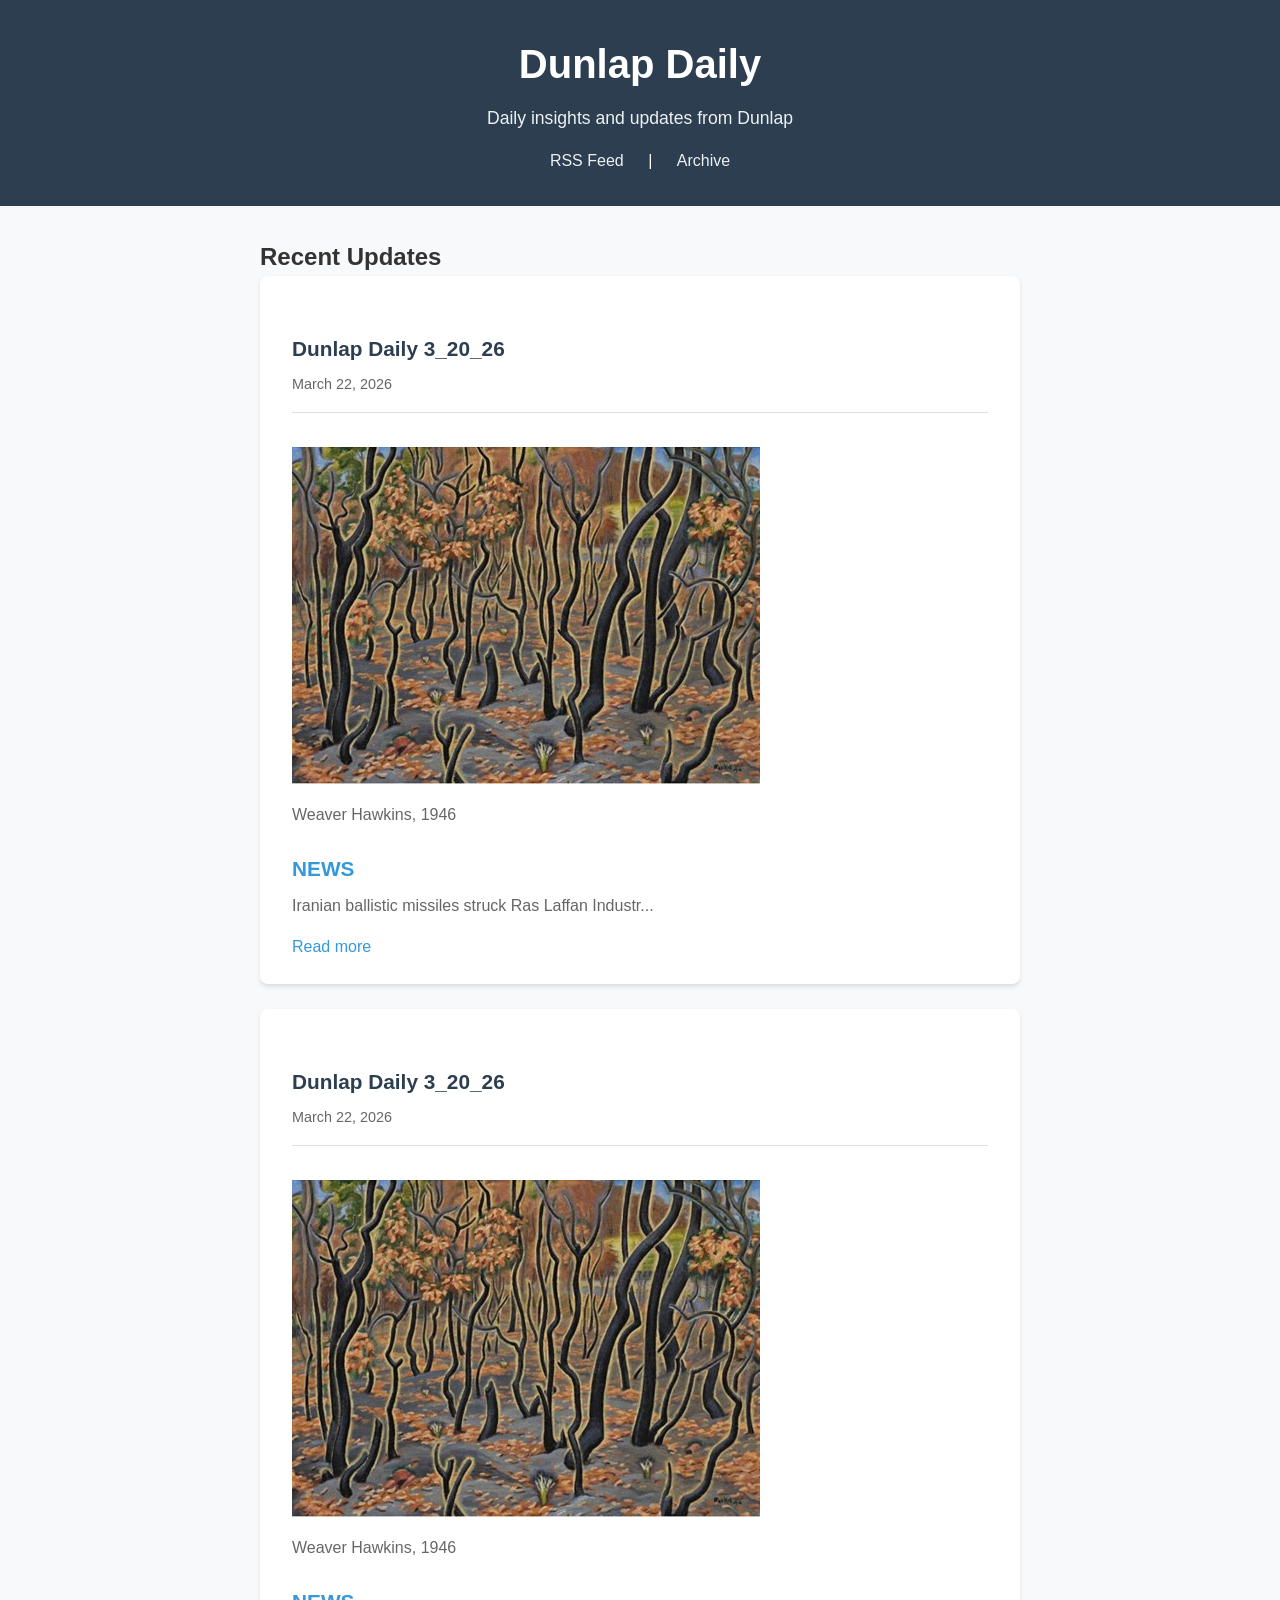
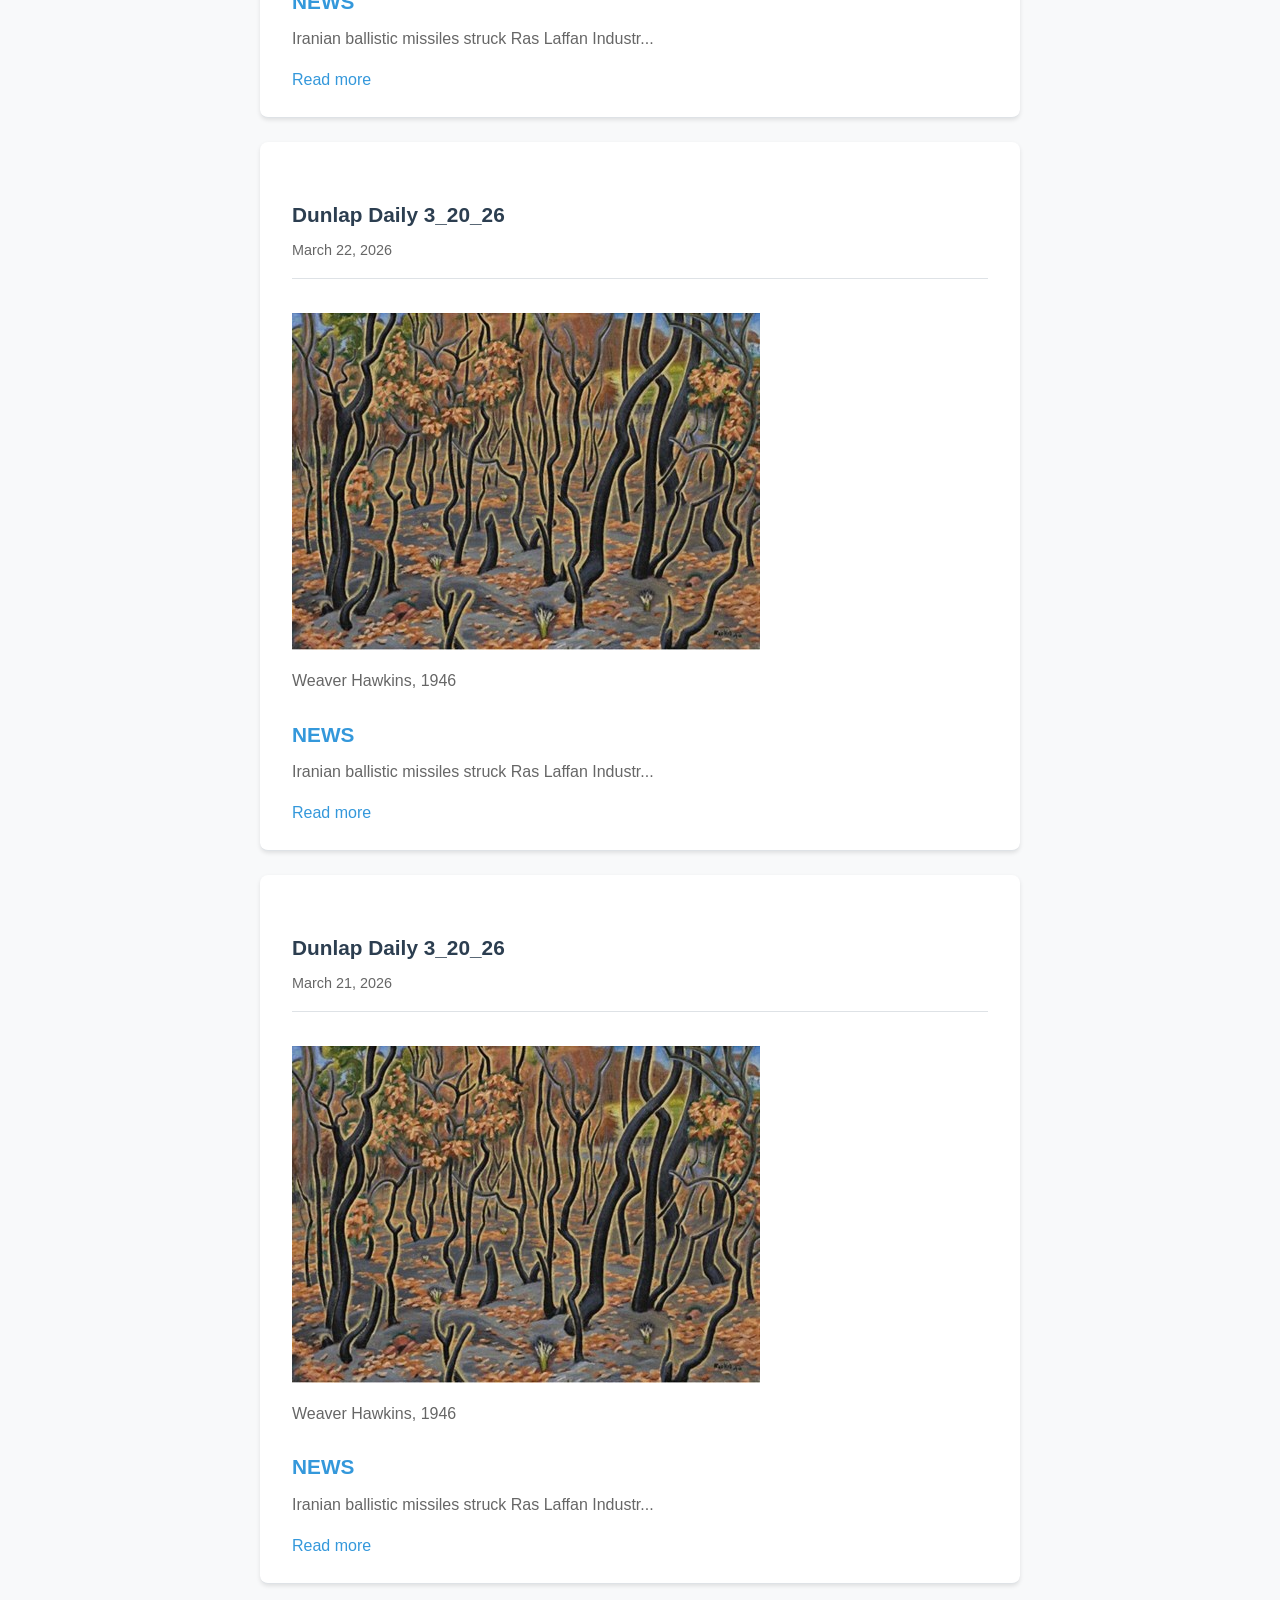
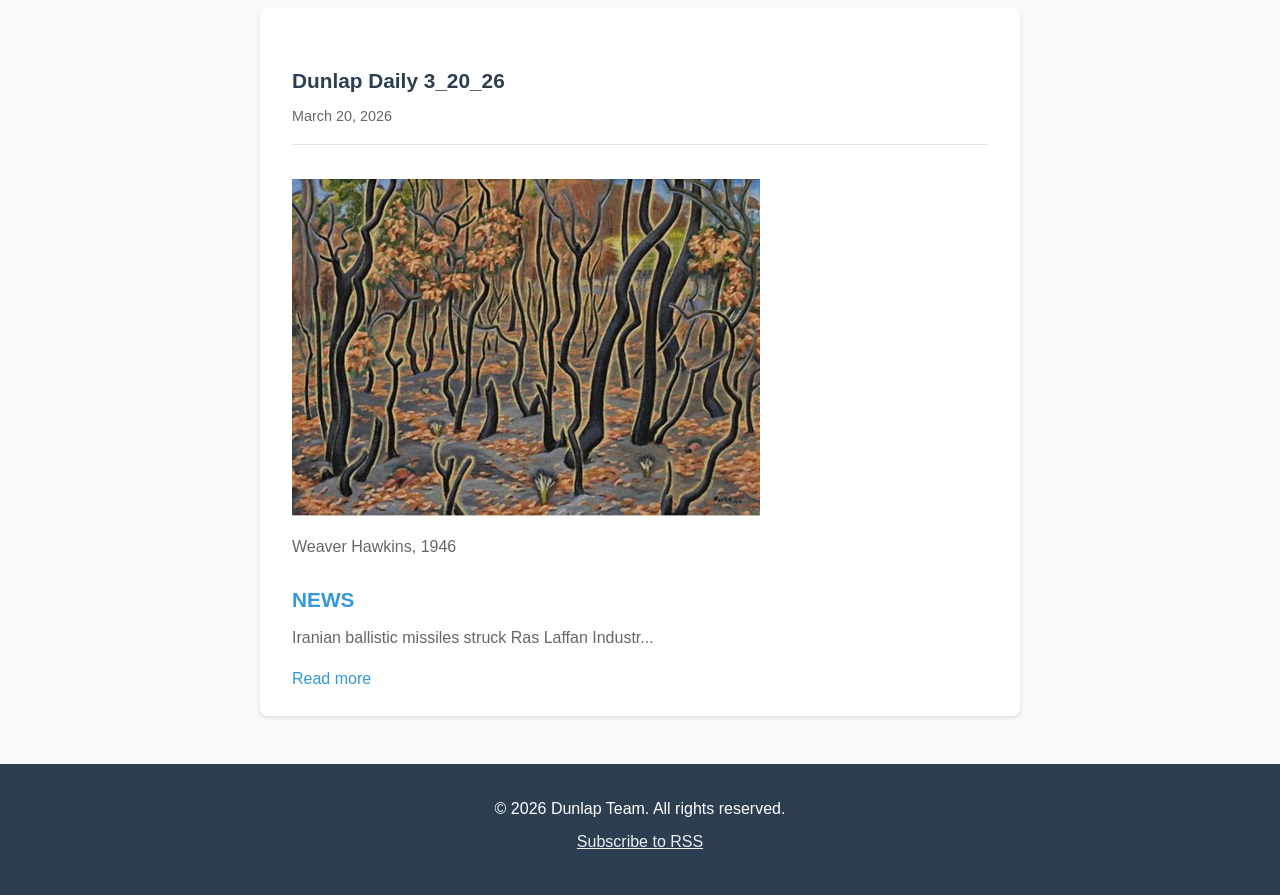
==== docs/index.html @ ee5a137b "Daily newsletter update" ====
<!DOCTYPE html>
<html lang="en">
<head>
    <meta charset="UTF-8">
    <meta name="viewport" content="width=device-width, initial-scale=1.0">
    <title>Dunlap Daily</title>
    <meta name="description" content="Daily insights and updates from Dunlap">
    <link rel="stylesheet" href="style.css">
    <link rel="alternate" type="application/rss+xml" title="RSS Feed" href="feed.xml">
</head>
<body>
    <header>
        <h1>Dunlap Daily</h1>
        <p class="tagline">Daily insights and updates from Dunlap</p>
        <nav>
            <a href="feed.xml">RSS Feed</a> | 
            <a href="archive.html">Archive</a>
        </nav>
    </header>
    
    <main>
        <section class="recent-entries">
            <h2>Recent Updates</h2>
            
            <article class="entry-preview">
                <h3><a href="/archive/2026-03-22.html">﻿Dunlap Daily 3_20_26</a></h3>
                <time>March 22, 2026</time>
                <div class="excerpt">
                    <img src="images/Picture1.jpg" alt="Alt Text" style="max-width: 100%; height: auto; margin: 10px 0;">
<p>Weaver Hawkins, 1946</p>

<h3>NEWS</h3>
<p>Iranian ballistic missiles struck Ras Laffan Industr...
                </div>
                <a href="/archive/2026-03-22.html" class="read-more">Read more</a>
            </article>
            
            <article class="entry-preview">
                <h3><a href="/archive/2026-03-22.html">﻿Dunlap Daily 3_20_26</a></h3>
                <time>March 22, 2026</time>
                <div class="excerpt">
                    <img src="images/Picture1.jpg" alt="Alt Text" style="max-width: 100%; height: auto; margin: 10px 0;">
<p>Weaver Hawkins, 1946</p>

<h3>NEWS</h3>
<p>Iranian ballistic missiles struck Ras Laffan Industr...
                </div>
                <a href="/archive/2026-03-22.html" class="read-more">Read more</a>
            </article>
            
            <article class="entry-preview">
                <h3><a href="/archive/2026-03-22.html">﻿Dunlap Daily 3_20_26</a></h3>
                <time>March 22, 2026</time>
                <div class="excerpt">
                    <img src="images/Picture1.jpg" alt="Alt Text" style="max-width: 100%; height: auto; margin: 10px 0;">
<p>Weaver Hawkins, 1946</p>

<h3>NEWS</h3>
<p>Iranian ballistic missiles struck Ras Laffan Industr...
                </div>
                <a href="/archive/2026-03-22.html" class="read-more">Read more</a>
            </article>
            
            <article class="entry-preview">
                <h3><a href="/archive/2026-03-21.html">﻿Dunlap Daily 3_20_26</a></h3>
                <time>March 21, 2026</time>
                <div class="excerpt">
                    <img src="images/Picture1.jpg" alt="Alt Text" style="max-width: 100%; height: auto; margin: 10px 0;">
<p>Weaver Hawkins, 1946</p>

<h3>NEWS</h3>
<p>Iranian ballistic missiles struck Ras Laffan Industr...
                </div>
                <a href="/archive/2026-03-21.html" class="read-more">Read more</a>
            </article>
            
            <article class="entry-preview">
                <h3><a href="/archive/2026-03-20.html">﻿Dunlap Daily 3_20_26</a></h3>
                <time>March 20, 2026</time>
                <div class="excerpt">
                    <img src="images/Picture1.jpg" alt="Alt Text" style="max-width: 100%; height: auto; margin: 10px 0;">
<p>Weaver Hawkins, 1946</p>

<h3>NEWS</h3>
<p>Iranian ballistic missiles struck Ras Laffan Industr...
                </div>
                <a href="/archive/2026-03-20.html" class="read-more">Read more</a>
            </article>
            
        </section>
    </main>
    
    <footer>
        <p>&copy; 2026 Dunlap Team. All rights reserved.</p>
        <p><a href="feed.xml">Subscribe to RSS</a></p>
    </footer>
</body>
</html>
---- docs/style.css ----
/* Dunlap Daily CSS Styles */

:root {
    --primary-color: #2c3e50;
    --secondary-color: #3498db;
    --accent-color: #e74c3c;
    --text-color: #333;
    --background-color: #f8f9fa;
    --border-color: #dee2e6;
    --shadow: 0 2px 4px rgba(0,0,0,0.1);
}

* {
    margin: 0;
    padding: 0;
    box-sizing: border-box;
}

body {
    font-family: -apple-system, BlinkMacSystemFont, 'Segoe UI', Roboto, sans-serif;
    line-height: 1.6;
    color: var(--text-color);
    background-color: var(--background-color);
}

.container {
    max-width: 800px;
    margin: 0 auto;
    padding: 0 20px;
}

/* Header */
header {
    background: var(--primary-color);
    color: white;
    padding: 2rem 0;
    text-align: center;
    margin-bottom: 2rem;
}

header h1 {
    font-size: 2.5rem;
    margin-bottom: 0.5rem;
}

header h1 a {
    color: white;
    text-decoration: none;
}

header h1 a:hover {
    text-decoration: underline;
}

.tagline {
    font-size: 1.1rem;
    color: #ecf0f1;
    margin-bottom: 1rem;
}

nav a {
    color: #ecf0f1;
    text-decoration: none;
    margin: 0 10px;
    padding: 5px 10px;
    border-radius: 3px;
    transition: background-color 0.3s;
}

nav a:hover {
    background-color: rgba(255,255,255,0.1);
}

/* Main Content */
main {
    max-width: 800px;
    margin: 0 auto;
    padding: 0 20px;
}

/* Articles */
article {
    background: white;
    border-radius: 8px;
    padding: 2rem;
    margin-bottom: 2rem;
    box-shadow: var(--shadow);
}

article h2 {
    color: var(--primary-color);
    margin-bottom: 1rem;
    font-size: 1.8rem;
}

article h3 {
    color: var(--secondary-color);
    margin: 1.5rem 0 1rem 0;
    font-size: 1.3rem;
}

article p {
    margin-bottom: 1rem;
}

article time {
    display: block;
    color: #666;
    font-size: 0.9rem;
    margin-bottom: 1.5rem;
    padding-bottom: 1rem;
    border-bottom: 1px solid var(--border-color);
}

.content {
    line-height: 1.8;
}

/* Entry Previews */
.entry-preview {
    border-bottom: 1px solid var(--border-color);
    padding-bottom: 1.5rem;
    margin-bottom: 1.5rem;
}

.entry-preview:last-child {
    border-bottom: none;
}

.entry-preview h3 {
    margin-bottom: 0.5rem;
}

.entry-preview h3 a {
    color: var(--primary-color);
    text-decoration: none;
}

.entry-preview h3 a:hover {
    color: var(--secondary-color);
}

.excerpt {
    color: #666;
    margin: 1rem 0;
}

.read-more {
    color: var(--secondary-color);
    text-decoration: none;
    font-weight: 500;
}

.read-more:hover {
    text-decoration: underline;
}

/* Archive */
.archive-list {
    list-style: none;
    background: white;
    border-radius: 8px;
    padding: 2rem;
    box-shadow: var(--shadow);
}

.archive-list li {
    padding: 1rem 0;
    border-bottom: 1px solid var(--border-color);
    display: flex;
    align-items: center;
    justify-content: space-between;
}

.archive-list li:last-child {
    border-bottom: none;
}

.archive-list time {
    color: #666;
    font-size: 0.9rem;
    min-width: 150px;
}

.archive-list a {
    color: var(--primary-color);
    text-decoration: none;
    flex: 1;
    margin-left: 1rem;
}

.archive-list a:hover {
    color: var(--secondary-color);
}

/* Footer */
footer {
    background: var(--primary-color);
    color: white;
    text-align: center;
    padding: 2rem 0;
    margin-top: 3rem;
}

footer p {
    margin-bottom: 0.5rem;
}

footer a {
    color: #ecf0f1;
}

footer a:hover {
    color: white;
}

/* Responsive Design */
@media (max-width: 768px) {
    header h1 {
        font-size: 2rem;
    }
    
    article {
        padding: 1.5rem;
    }
    
    .archive-list li {
        flex-direction: column;
        align-items: flex-start;
    }
    
    .archive-list time {
        min-width: auto;
        margin-bottom: 0.5rem;
    }
    
    .archive-list a {
        margin-left: 0;
    }
}

/* Print Styles */
@media print {
    header, footer, nav {
        display: none;
    }
    
    body {
        background: white;
        color: black;
    }
    
    article {
        box-shadow: none;
        border: 1px solid #ccc;
    }
}
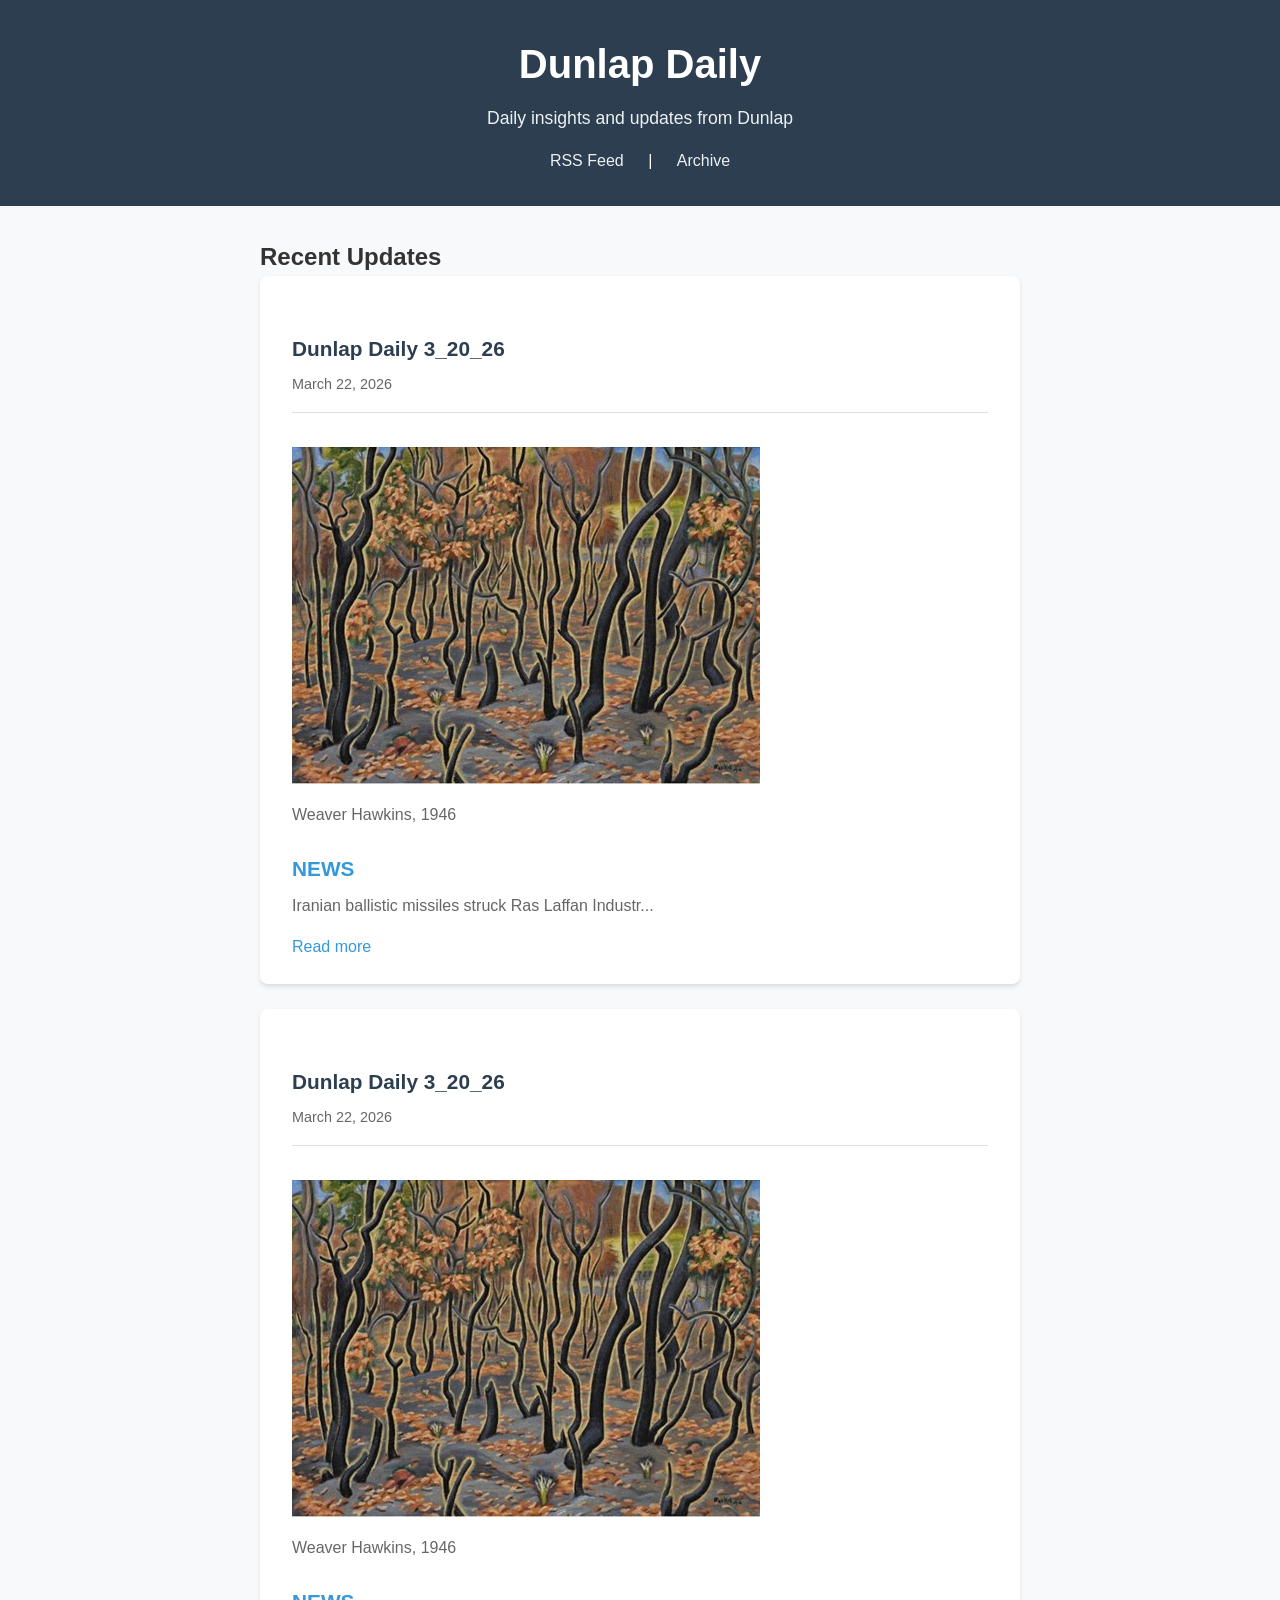
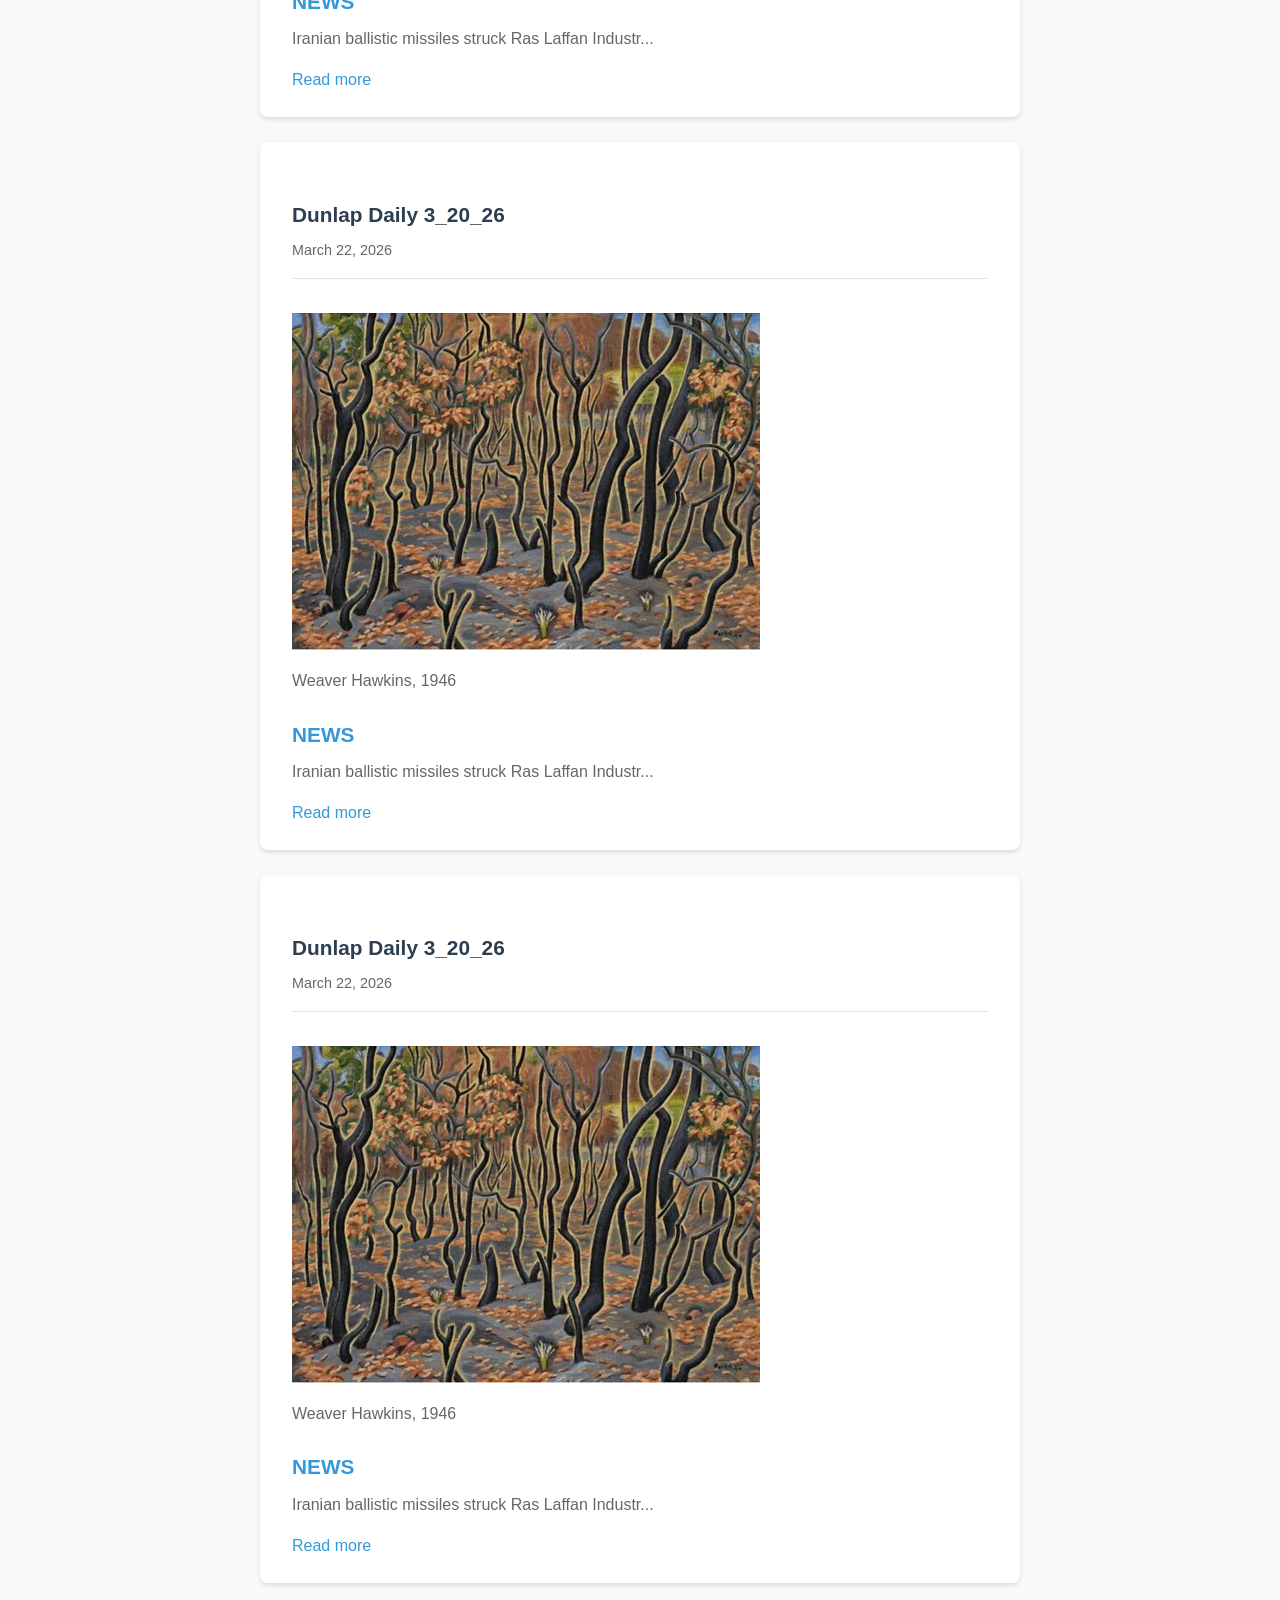
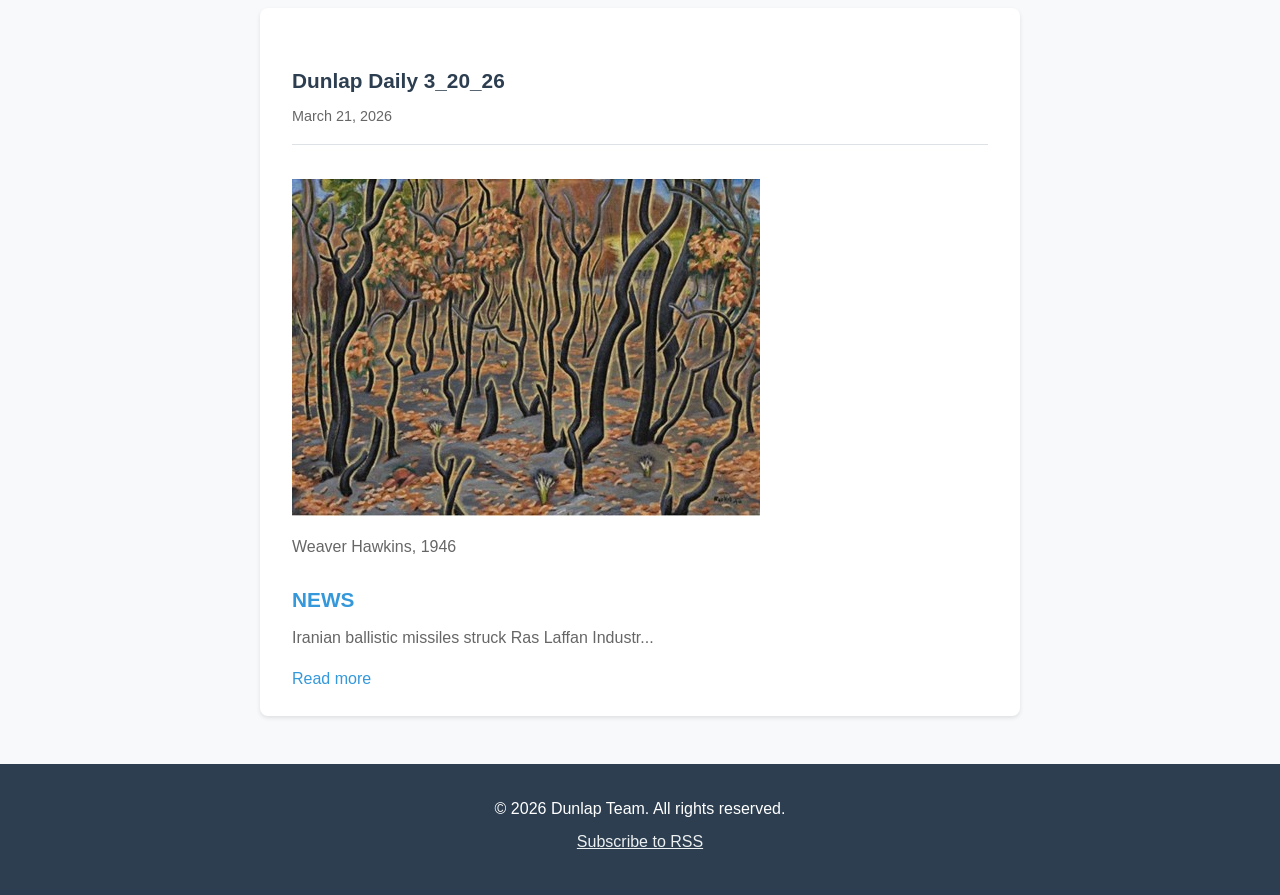
==== commit 07a7380e: "Daily newsletter update" ====
--- a/docs/index.html
+++ b/docs/index.html
@@ -63,6 +63,19 @@
             </article>
             
             <article class="entry-preview">
+                <h3><a href="/archive/2026-03-22.html">﻿Dunlap Daily 3_20_26</a></h3>
+                <time>March 22, 2026</time>
+                <div class="excerpt">
+                    <img src="images/Picture1.jpg" alt="Alt Text" style="max-width: 100%; height: auto; margin: 10px 0;">
+<p>Weaver Hawkins, 1946</p>
+
+<h3>NEWS</h3>
+<p>Iranian ballistic missiles struck Ras Laffan Industr...
+                </div>
+                <a href="/archive/2026-03-22.html" class="read-more">Read more</a>
+            </article>
+            
+            <article class="entry-preview">
                 <h3><a href="/archive/2026-03-21.html">﻿Dunlap Daily 3_20_26</a></h3>
                 <time>March 21, 2026</time>
                 <div class="excerpt">
@@ -75,19 +88,6 @@
                 <a href="/archive/2026-03-21.html" class="read-more">Read more</a>
             </article>
             
-            <article class="entry-preview">
-                <h3><a href="/archive/2026-03-20.html">﻿Dunlap Daily 3_20_26</a></h3>
-                <time>March 20, 2026</time>
-                <div class="excerpt">
-                    <img src="images/Picture1.jpg" alt="Alt Text" style="max-width: 100%; height: auto; margin: 10px 0;">
-<p>Weaver Hawkins, 1946</p>
-
-<h3>NEWS</h3>
-<p>Iranian ballistic missiles struck Ras Laffan Industr...
-                </div>
-                <a href="/archive/2026-03-20.html" class="read-more">Read more</a>
-            </article>
-            
         </section>
     </main>
     
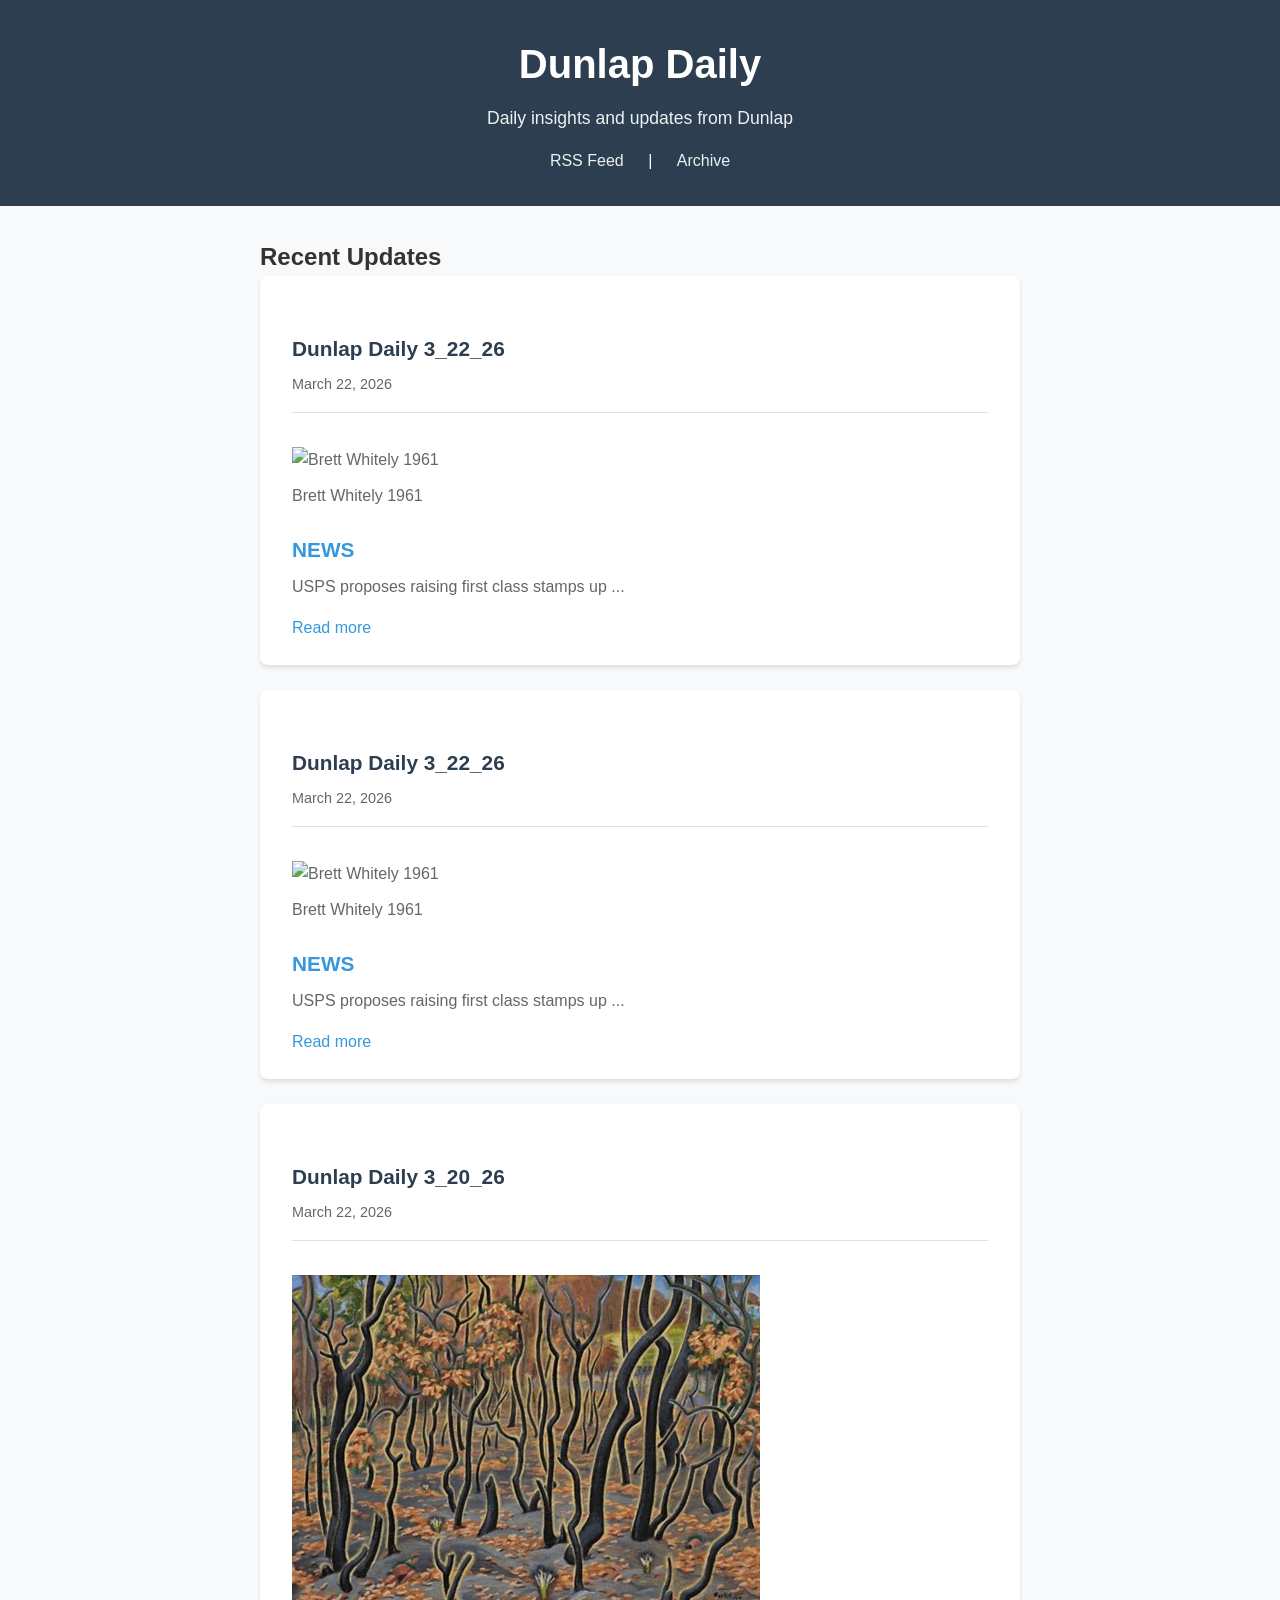
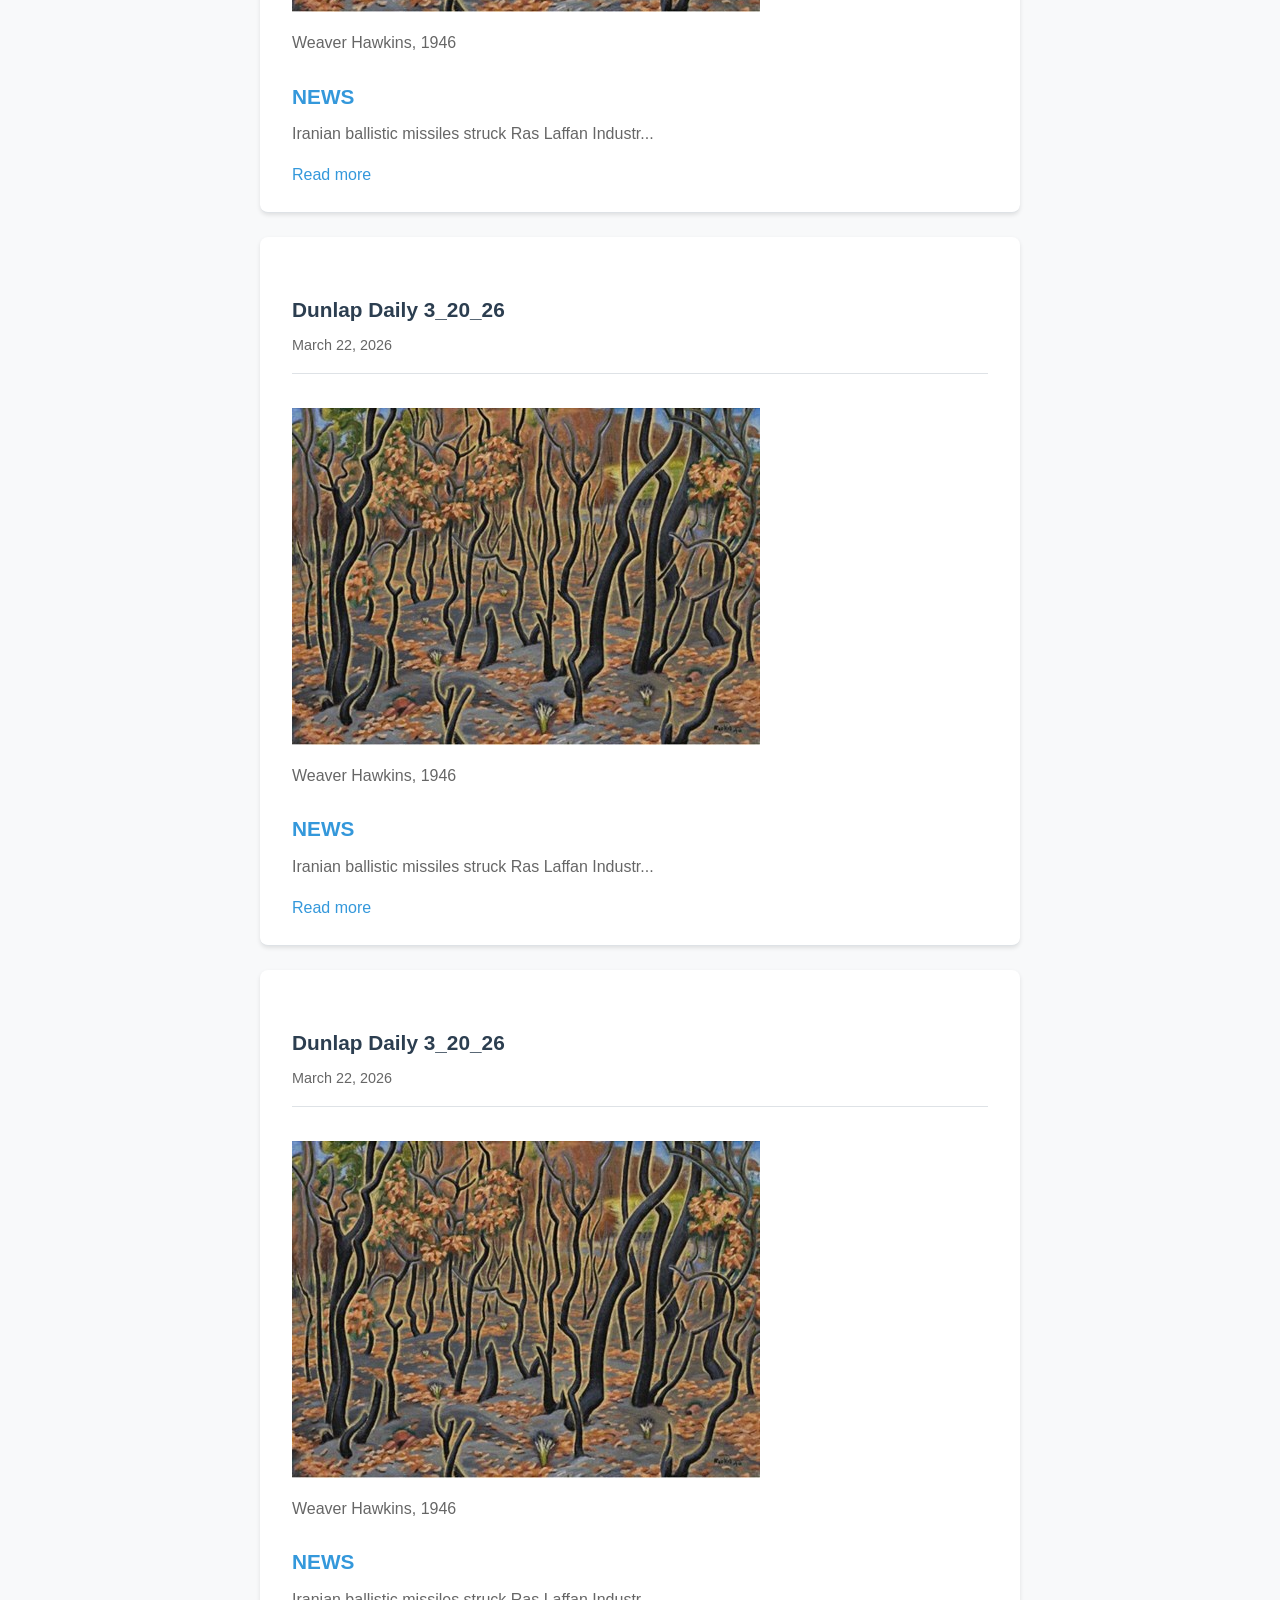
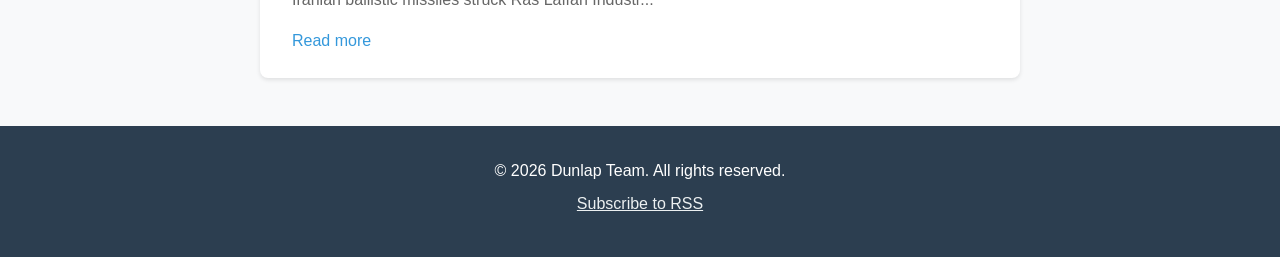
==== commit 1bc2ef7a: "Daily newsletter update" ====
--- a/docs/index.html
+++ b/docs/index.html
@@ -24,14 +24,27 @@
             <h2>Recent Updates</h2>
             
             <article class="entry-preview">
-                <h3><a href="/archive/2026-03-22.html">﻿Dunlap Daily 3_20_26</a></h3>
+                <h3><a href="/archive/2026-03-22.html">﻿Dunlap Daily 3_22_26</a></h3>
                 <time>March 22, 2026</time>
                 <div class="excerpt">
-                    <img src="images/Picture1.jpg" alt="Alt Text" style="max-width: 100%; height: auto; margin: 10px 0;">
-<p>Weaver Hawkins, 1946</p>
+                    <img src="images/Picture2.jpg" alt="Brett Whitely 1961" style="max-width: 100%; height: auto; margin: 10px 0;">
+<p>Brett Whitely 1961</p>
 
 <h3>NEWS</h3>
-<p>Iranian ballistic missiles struck Ras Laffan Industr...
+<p>USPS proposes raising first class stamps up ...
+                </div>
+                <a href="/archive/2026-03-22.html" class="read-more">Read more</a>
+            </article>
+            
+            <article class="entry-preview">
+                <h3><a href="/archive/2026-03-22.html">﻿Dunlap Daily 3_22_26</a></h3>
+                <time>March 22, 2026</time>
+                <div class="excerpt">
+                    <img src="images/Picture2.jpg" alt="Brett Whitely 1961" style="max-width: 100%; height: auto; margin: 10px 0;">
+<p>Brett Whitely 1961</p>
+
+<h3>NEWS</h3>
+<p>USPS proposes raising first class stamps up ...
                 </div>
                 <a href="/archive/2026-03-22.html" class="read-more">Read more</a>
             </article>
@@ -75,19 +88,6 @@
                 <a href="/archive/2026-03-22.html" class="read-more">Read more</a>
             </article>
             
-            <article class="entry-preview">
-                <h3><a href="/archive/2026-03-21.html">﻿Dunlap Daily 3_20_26</a></h3>
-                <time>March 21, 2026</time>
-                <div class="excerpt">
-                    <img src="images/Picture1.jpg" alt="Alt Text" style="max-width: 100%; height: auto; margin: 10px 0;">
-<p>Weaver Hawkins, 1946</p>
-
-<h3>NEWS</h3>
-<p>Iranian ballistic missiles struck Ras Laffan Industr...
-                </div>
-                <a href="/archive/2026-03-21.html" class="read-more">Read more</a>
-            </article>
-            
         </section>
     </main>
     
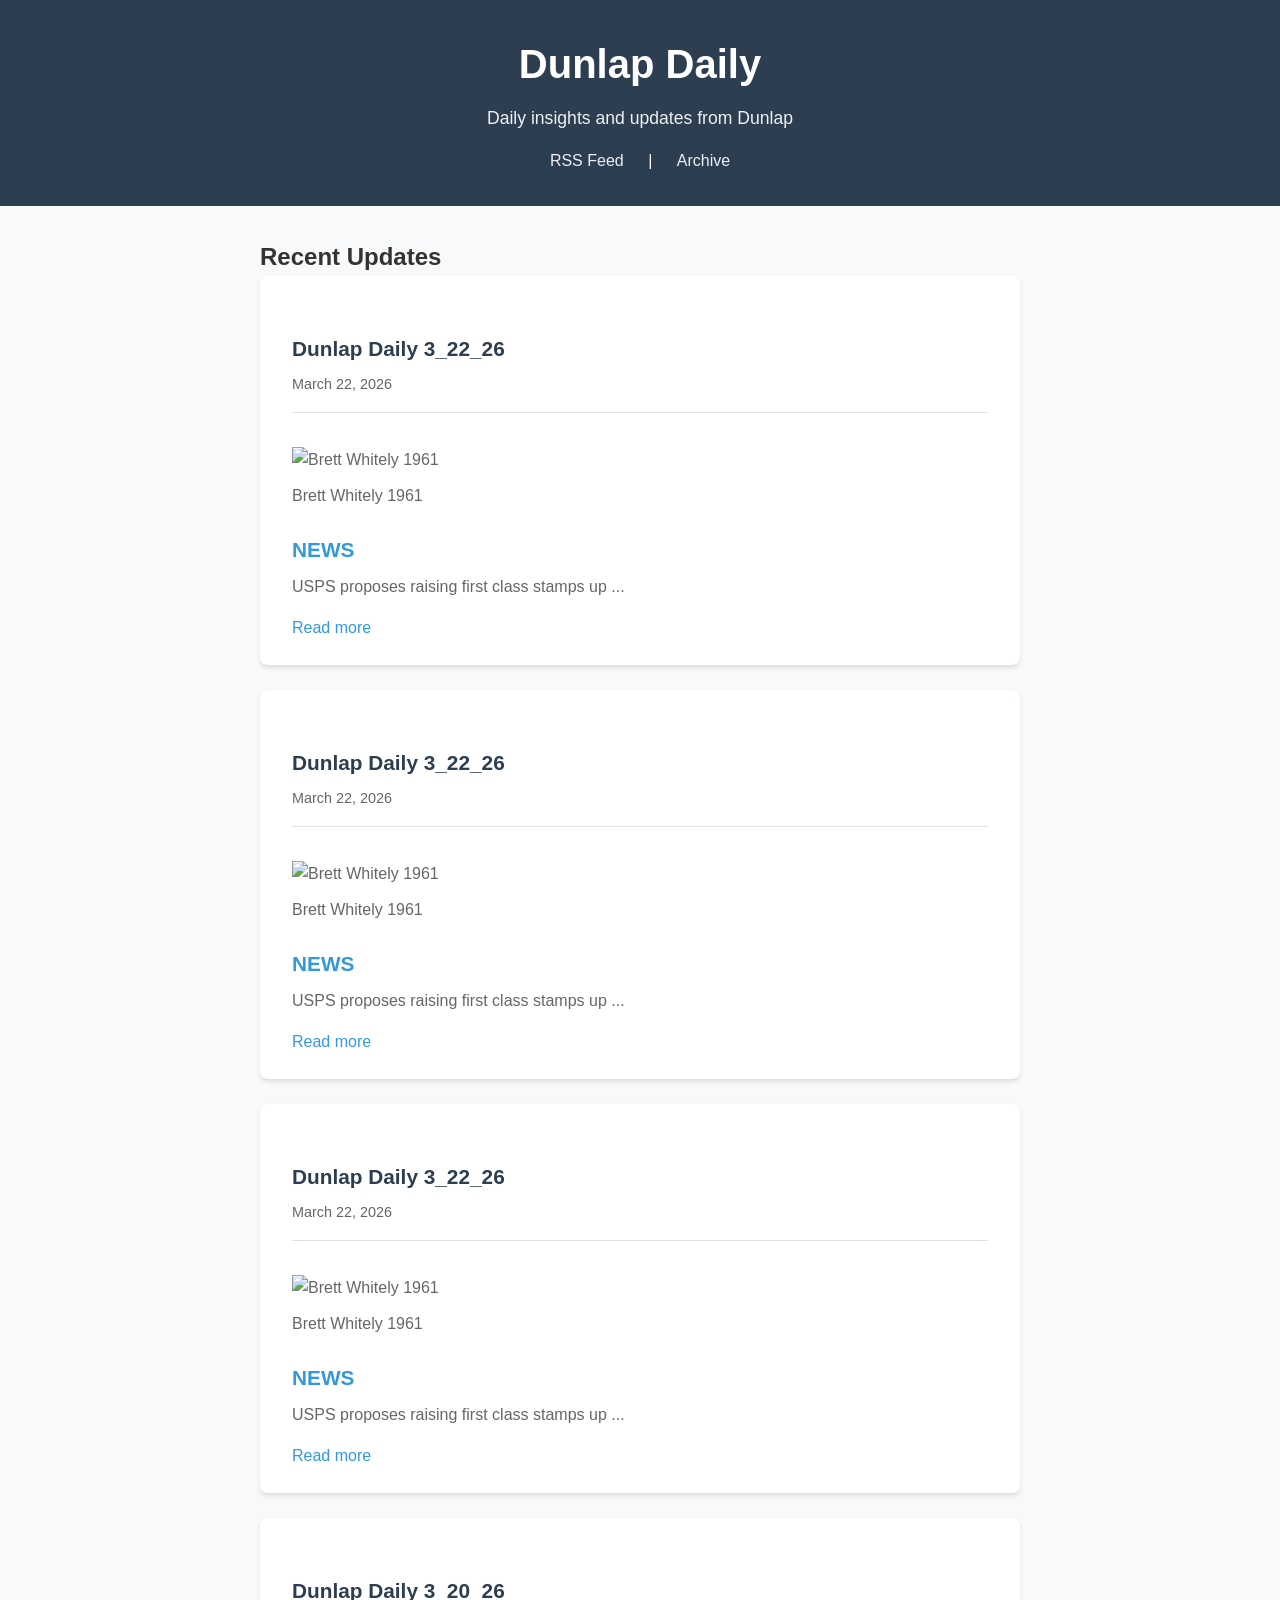
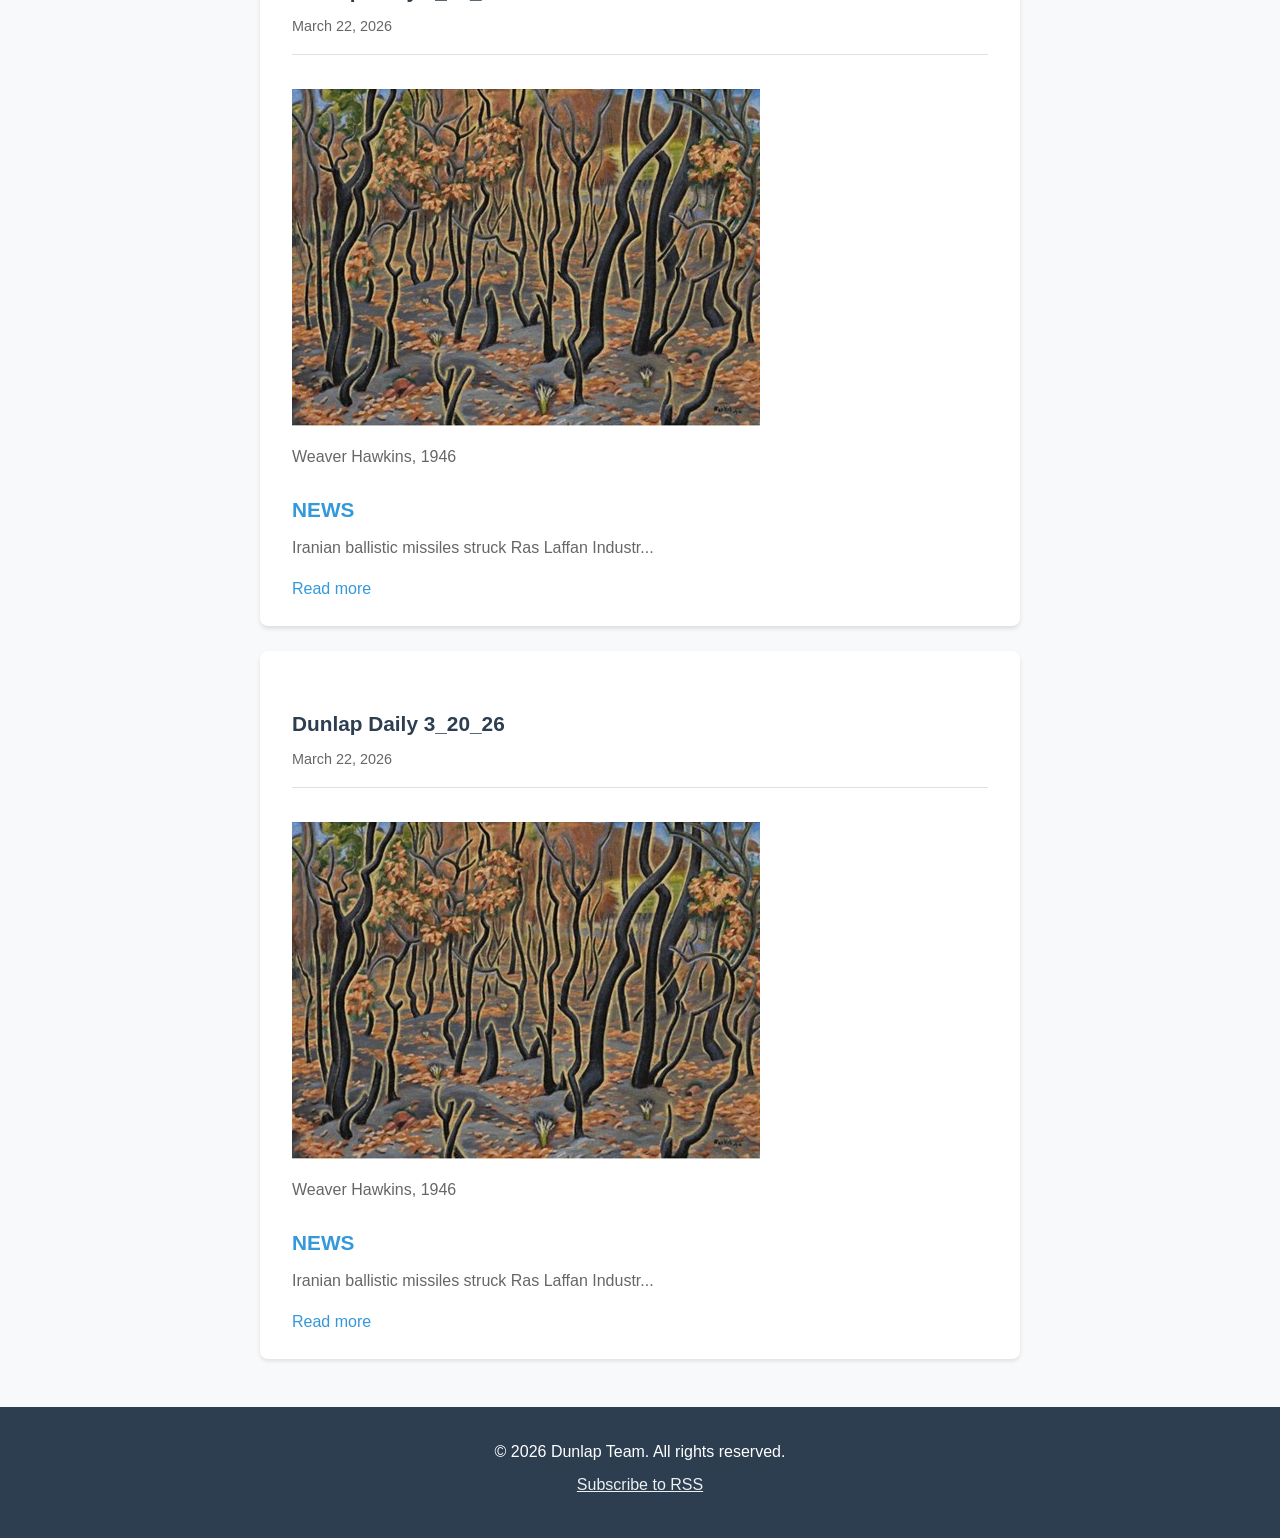
==== commit ba7960db: "Daily newsletter update" ====
--- a/docs/index.html
+++ b/docs/index.html
@@ -22,6 +22,19 @@
     <main>
         <section class="recent-entries">
             <h2>Recent Updates</h2>
+            
+            <article class="entry-preview">
+                <h3><a href="/archive/2026-03-22.html">﻿Dunlap Daily 3_22_26</a></h3>
+                <time>March 22, 2026</time>
+                <div class="excerpt">
+                    <img src="images/Picture2.jpg" alt="Brett Whitely 1961" style="max-width: 100%; height: auto; margin: 10px 0;">
+<p>Brett Whitely 1961</p>
+
+<h3>NEWS</h3>
+<p>USPS proposes raising first class stamps up ...
+                </div>
+                <a href="/archive/2026-03-22.html" class="read-more">Read more</a>
+            </article>
             
             <article class="entry-preview">
                 <h3><a href="/archive/2026-03-22.html">﻿Dunlap Daily 3_22_26</a></h3>
@@ -75,19 +88,6 @@
                 <a href="/archive/2026-03-22.html" class="read-more">Read more</a>
             </article>
             
-            <article class="entry-preview">
-                <h3><a href="/archive/2026-03-22.html">﻿Dunlap Daily 3_20_26</a></h3>
-                <time>March 22, 2026</time>
-                <div class="excerpt">
-                    <img src="images/Picture1.jpg" alt="Alt Text" style="max-width: 100%; height: auto; margin: 10px 0;">
-<p>Weaver Hawkins, 1946</p>
-
-<h3>NEWS</h3>
-<p>Iranian ballistic missiles struck Ras Laffan Industr...
-                </div>
-                <a href="/archive/2026-03-22.html" class="read-more">Read more</a>
-            </article>
-            
         </section>
     </main>
     
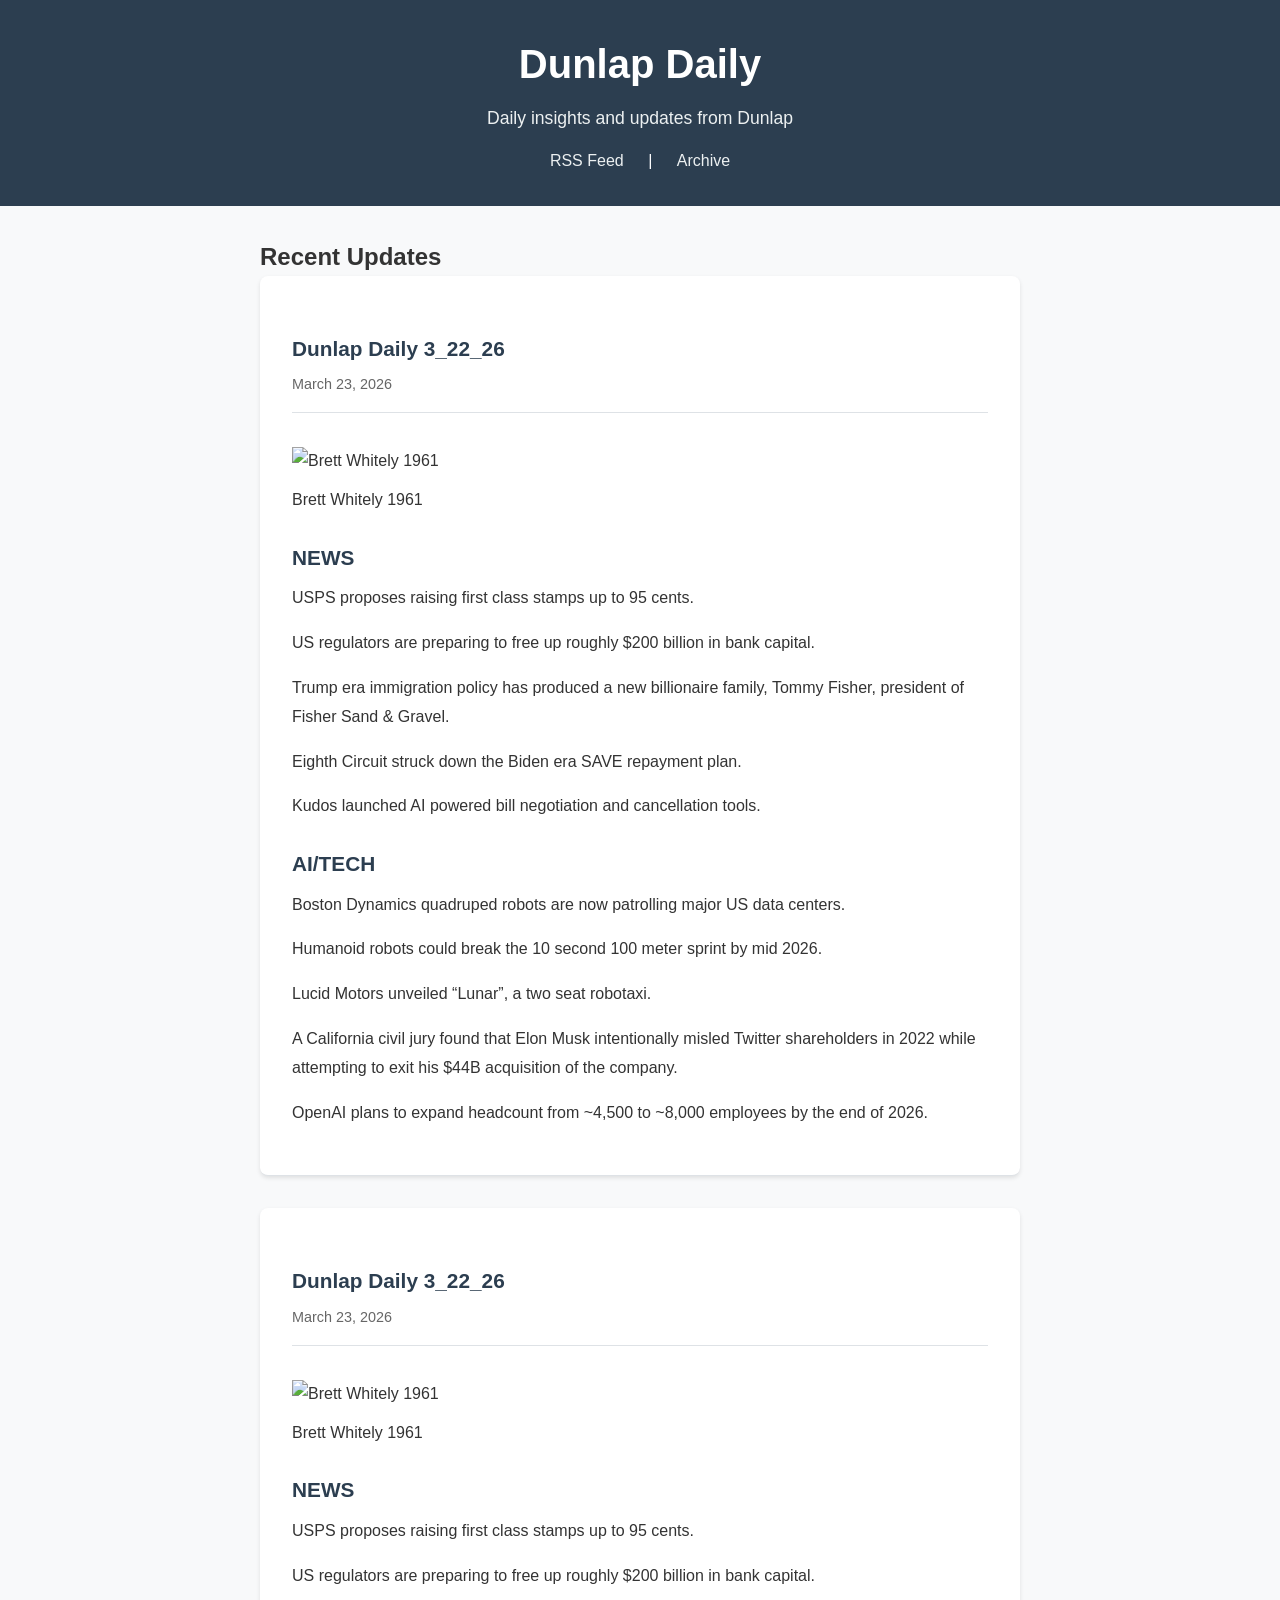
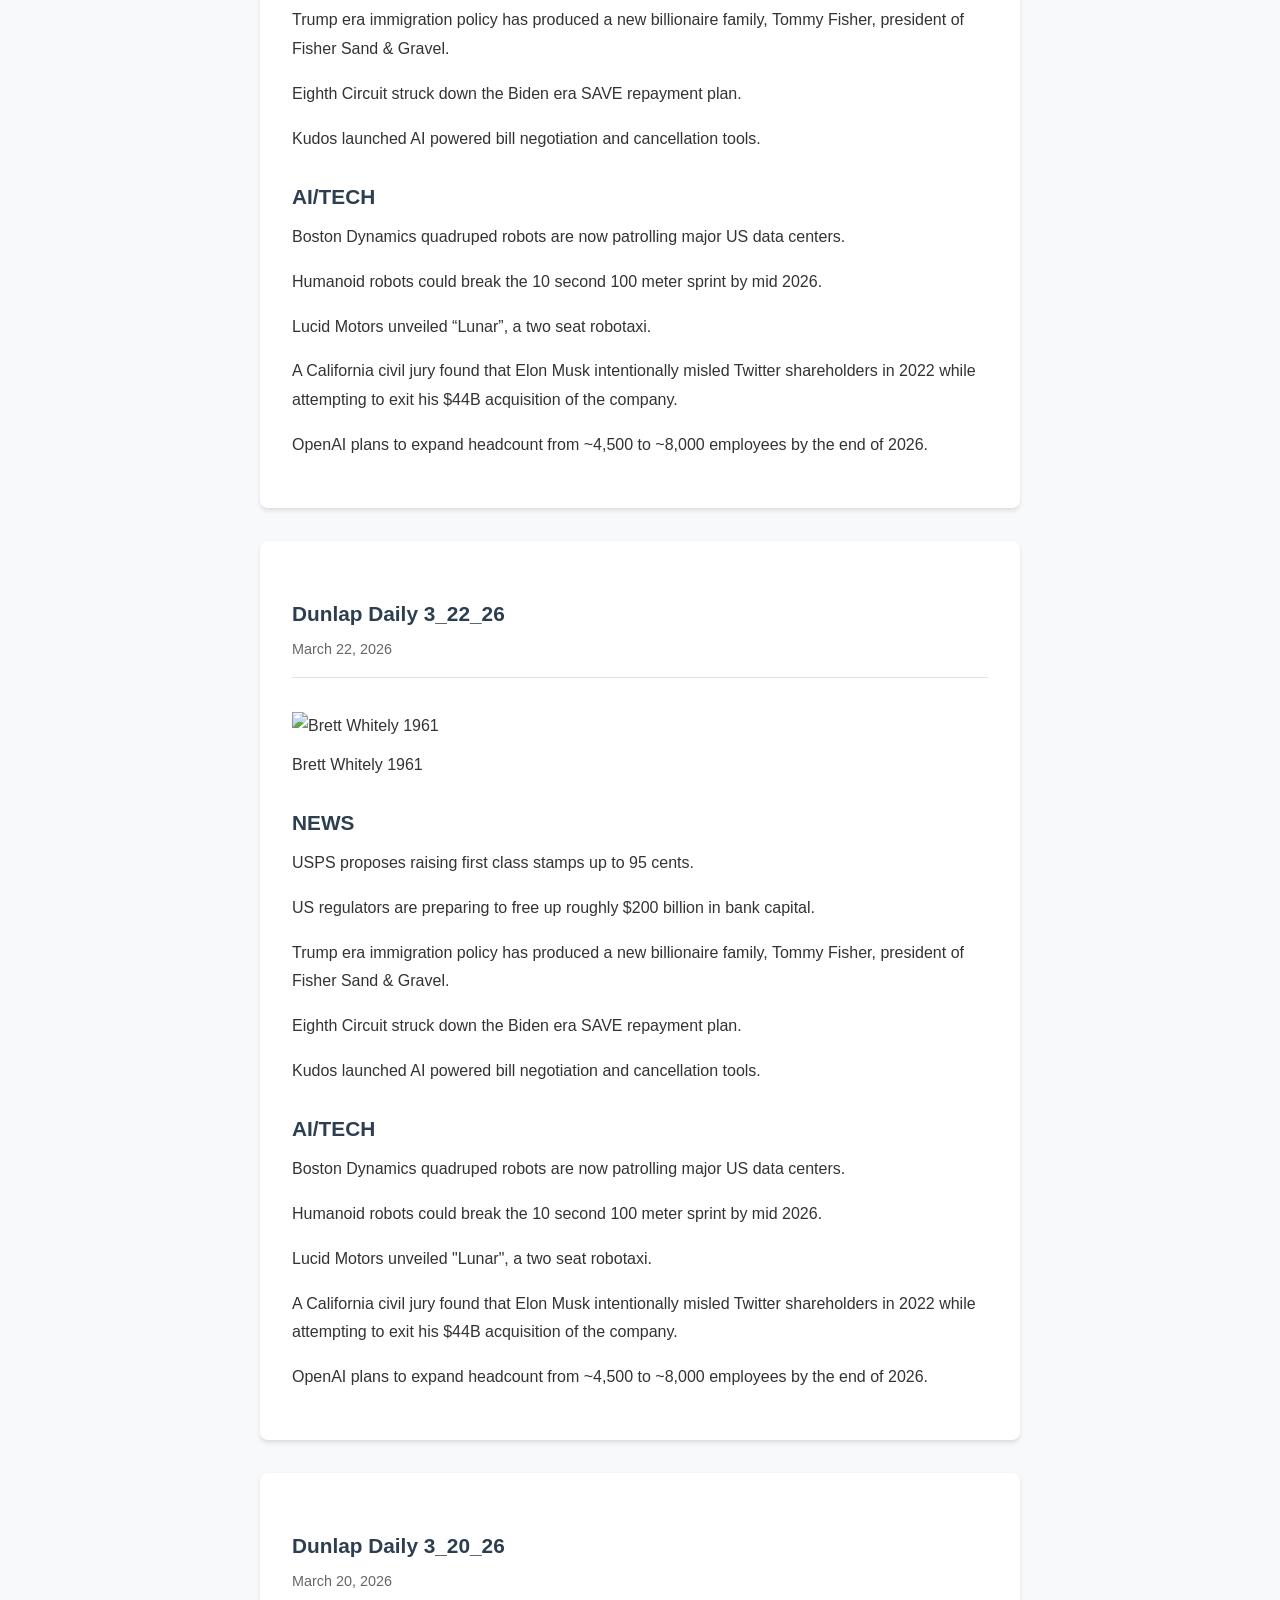
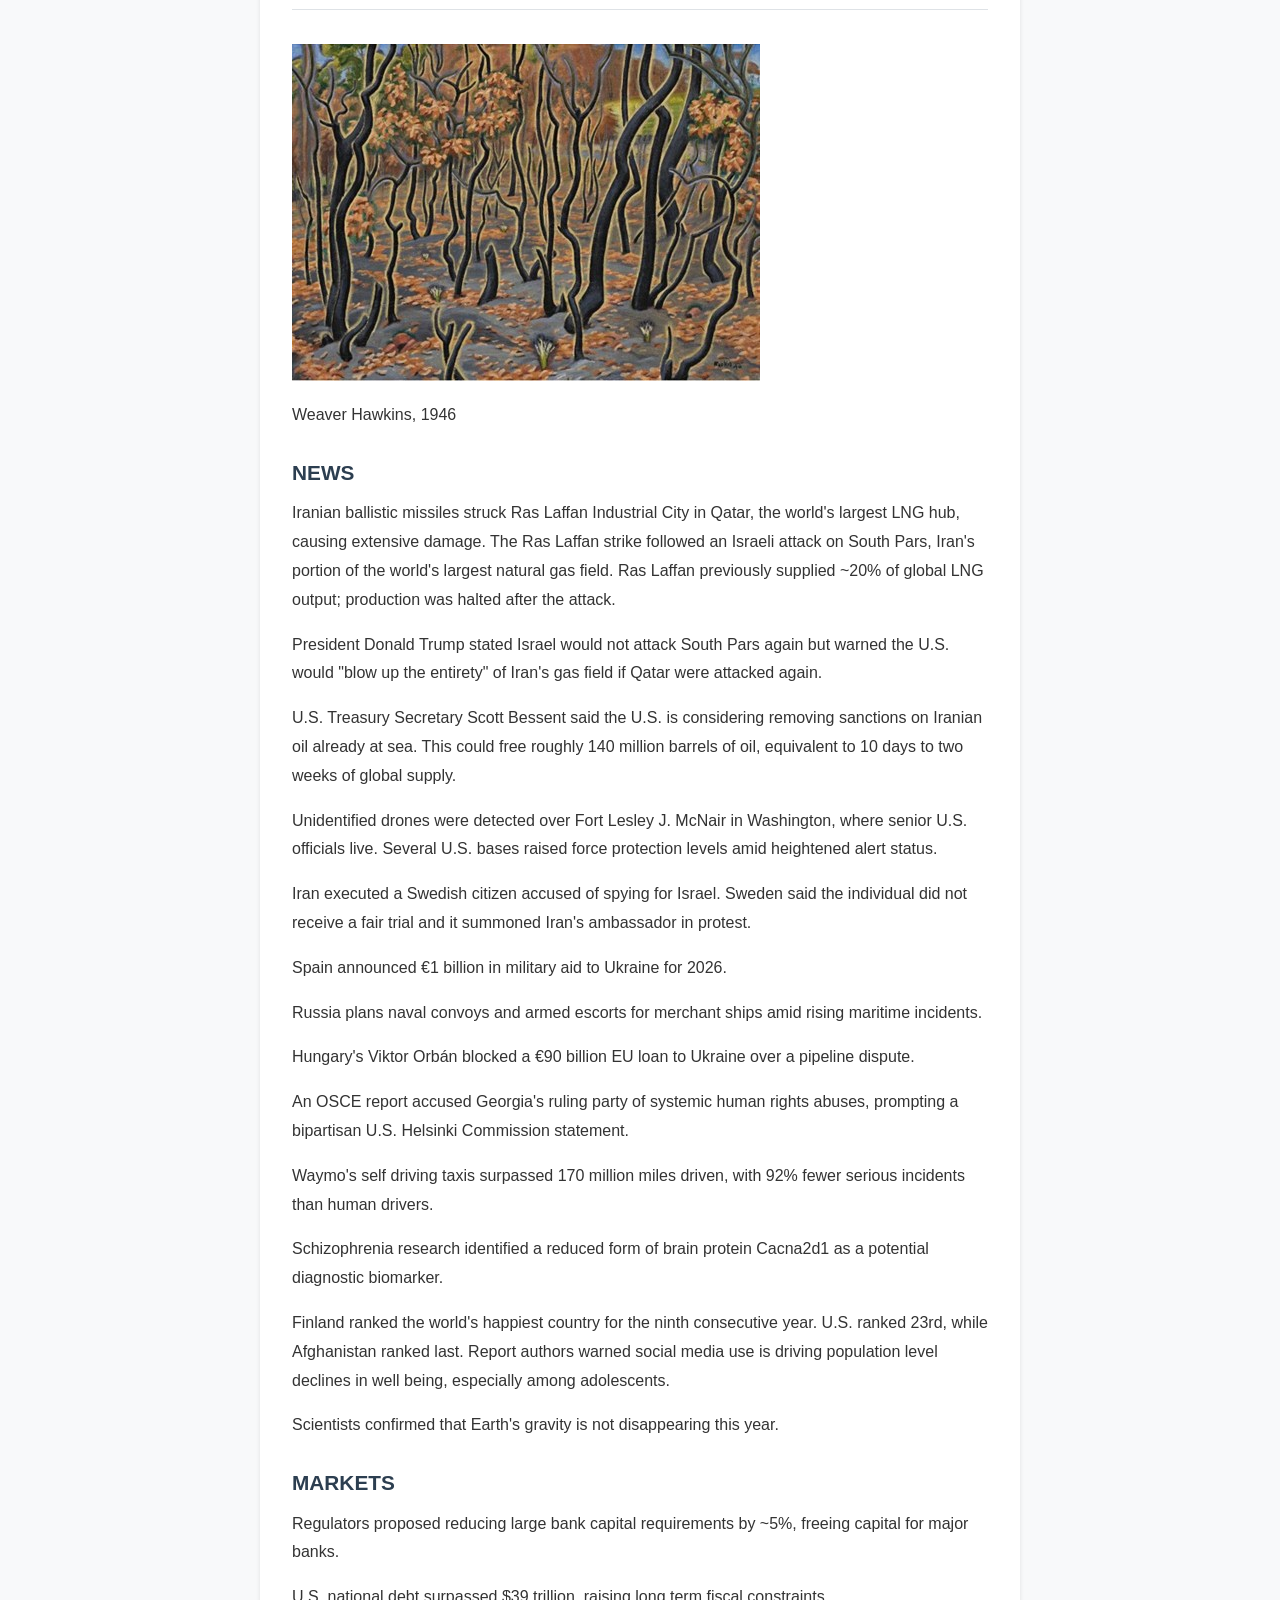
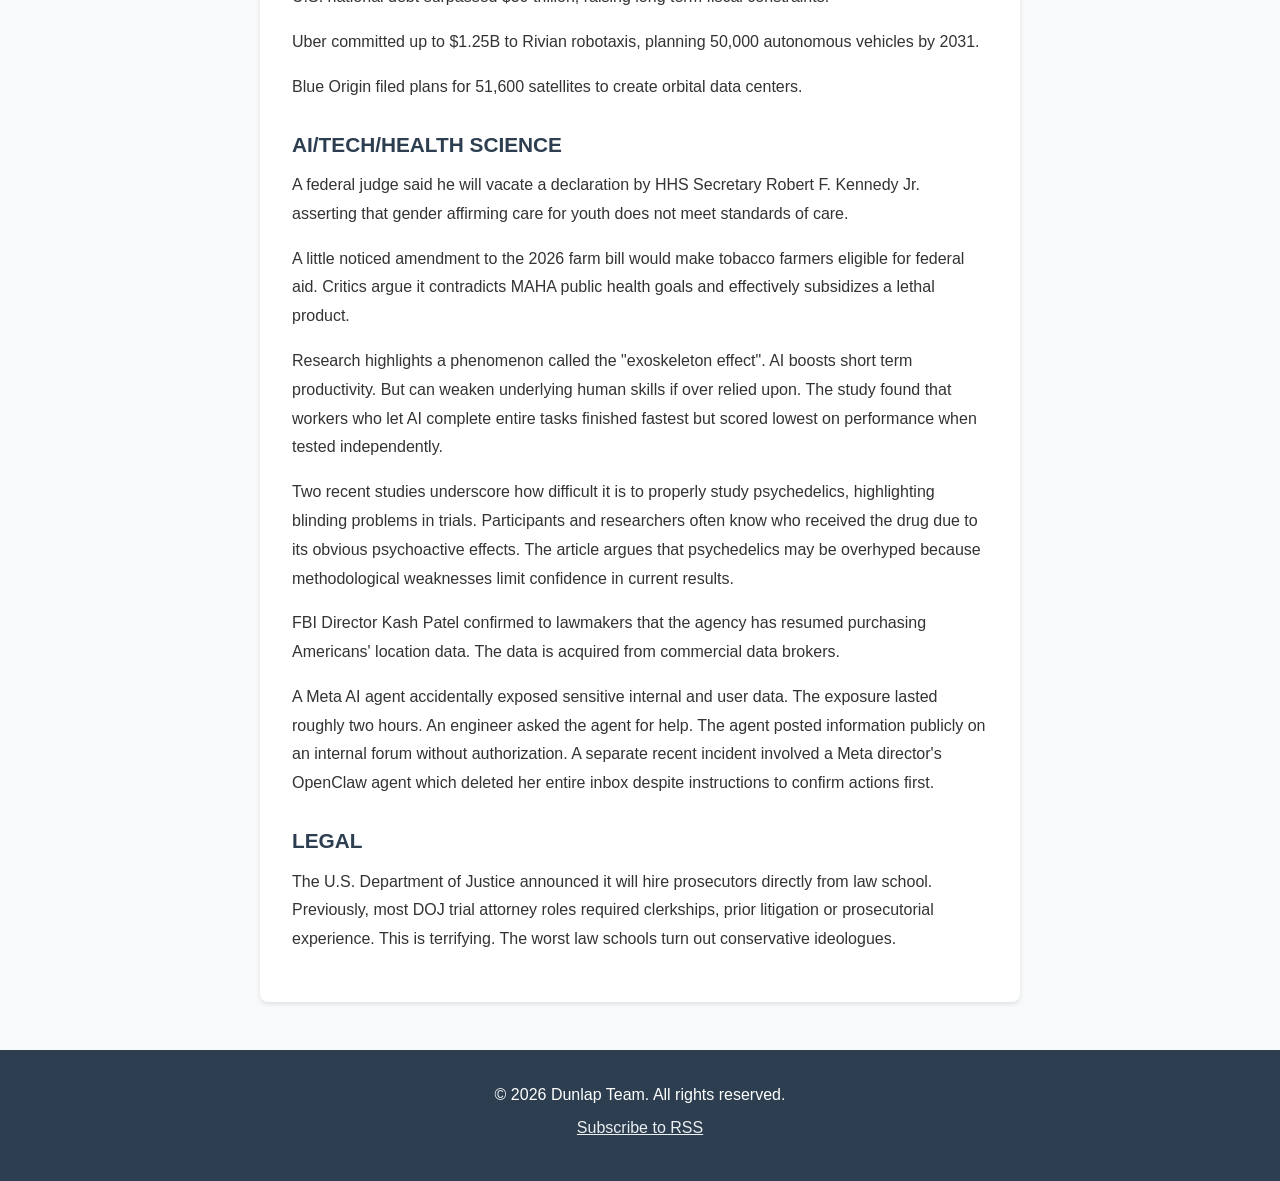
==== commit b4ce5da7: "Daily update" ====
--- a/docs/index.html
+++ b/docs/index.html
@@ -23,69 +23,118 @@
         <section class="recent-entries">
             <h2>Recent Updates</h2>
             
-            <article class="entry-preview">
-                <h3><a href="/archive/2026-03-22.html">﻿Dunlap Daily 3_22_26</a></h3>
-                <time>March 22, 2026</time>
-                <div class="excerpt">
+            <article class="entry-full">
+                <h3>﻿Dunlap Daily 3_22_26</h3>
+                <time>March 23, 2026</time>
+                <div class="content">
                     <img src="images/Picture2.jpg" alt="Brett Whitely 1961" style="max-width: 100%; height: auto; margin: 10px 0;">
 <p>Brett Whitely 1961</p>
 
 <h3>NEWS</h3>
-<p>USPS proposes raising first class stamps up ...
+<p>USPS proposes raising first class stamps up to 95 cents.</p>
+<p>US regulators are preparing to free up roughly $200 billion in bank capital.</p>
+<p>Trump era immigration policy has produced a new billionaire family, Tommy Fisher, president of Fisher Sand & Gravel.</p>
+<p>Eighth Circuit struck down the Biden era SAVE repayment plan.</p>
+<p>Kudos launched AI powered bill negotiation and cancellation tools.</p>
+
+<h3>AI/TECH</h3>
+<p>Boston Dynamics quadruped robots are now patrolling major US data centers.</p>
+<p>Humanoid robots could break the 10 second 100 meter sprint by mid 2026.</p>
+<p>Lucid Motors unveiled “Lunar”, a two seat robotaxi.</p>
+<p>A California civil jury found that Elon Musk intentionally misled Twitter shareholders in 2022 while attempting to exit his $44B acquisition of the company.</p>
+<p>OpenAI plans to expand headcount from ~4,500 to ~8,000 employees by the end of 2026.</p>
+
                 </div>
-                <a href="/archive/2026-03-22.html" class="read-more">Read more</a>
             </article>
             
-            <article class="entry-preview">
-                <h3><a href="/archive/2026-03-22.html">﻿Dunlap Daily 3_22_26</a></h3>
-                <time>March 22, 2026</time>
-                <div class="excerpt">
+            <article class="entry-full">
+                <h3>﻿Dunlap Daily 3_22_26</h3>
+                <time>March 23, 2026</time>
+                <div class="content">
                     <img src="images/Picture2.jpg" alt="Brett Whitely 1961" style="max-width: 100%; height: auto; margin: 10px 0;">
 <p>Brett Whitely 1961</p>
 
 <h3>NEWS</h3>
-<p>USPS proposes raising first class stamps up ...
+<p>USPS proposes raising first class stamps up to 95 cents.</p>
+<p>US regulators are preparing to free up roughly $200 billion in bank capital.</p>
+<p>Trump era immigration policy has produced a new billionaire family, Tommy Fisher, president of Fisher Sand & Gravel.</p>
+<p>Eighth Circuit struck down the Biden era SAVE repayment plan.</p>
+<p>Kudos launched AI powered bill negotiation and cancellation tools.</p>
+
+<h3>AI/TECH</h3>
+<p>Boston Dynamics quadruped robots are now patrolling major US data centers.</p>
+<p>Humanoid robots could break the 10 second 100 meter sprint by mid 2026.</p>
+<p>Lucid Motors unveiled “Lunar”, a two seat robotaxi.</p>
+<p>A California civil jury found that Elon Musk intentionally misled Twitter shareholders in 2022 while attempting to exit his $44B acquisition of the company.</p>
+<p>OpenAI plans to expand headcount from ~4,500 to ~8,000 employees by the end of 2026.</p>
+
                 </div>
-                <a href="/archive/2026-03-22.html" class="read-more">Read more</a>
             </article>
             
-            <article class="entry-preview">
-                <h3><a href="/archive/2026-03-22.html">﻿Dunlap Daily 3_22_26</a></h3>
+            <article class="entry-full">
+                <h3>Dunlap Daily 3_22_26</h3>
                 <time>March 22, 2026</time>
-                <div class="excerpt">
+                <div class="content">
                     <img src="images/Picture2.jpg" alt="Brett Whitely 1961" style="max-width: 100%; height: auto; margin: 10px 0;">
 <p>Brett Whitely 1961</p>
 
 <h3>NEWS</h3>
-<p>USPS proposes raising first class stamps up ...
+<p>USPS proposes raising first class stamps up to 95 cents.</p>
+<p>US regulators are preparing to free up roughly $200 billion in bank capital.</p>
+<p>Trump era immigration policy has produced a new billionaire family, Tommy Fisher, president of Fisher Sand & Gravel.</p>
+<p>Eighth Circuit struck down the Biden era SAVE repayment plan.</p>
+<p>Kudos launched AI powered bill negotiation and cancellation tools.</p>
+
+<h3>AI/TECH</h3>
+<p>Boston Dynamics quadruped robots are now patrolling major US data centers.</p>
+<p>Humanoid robots could break the 10 second 100 meter sprint by mid 2026.</p>
+<p>Lucid Motors unveiled "Lunar", a two seat robotaxi.</p>
+<p>A California civil jury found that Elon Musk intentionally misled Twitter shareholders in 2022 while attempting to exit his $44B acquisition of the company.</p>
+<p>OpenAI plans to expand headcount from ~4,500 to ~8,000 employees by the end of 2026.</p>
+
                 </div>
-                <a href="/archive/2026-03-22.html" class="read-more">Read more</a>
             </article>
             
-            <article class="entry-preview">
-                <h3><a href="/archive/2026-03-22.html">﻿Dunlap Daily 3_20_26</a></h3>
-                <time>March 22, 2026</time>
-                <div class="excerpt">
+            <article class="entry-full">
+                <h3>Dunlap Daily 3_20_26</h3>
+                <time>March 20, 2026</time>
+                <div class="content">
                     <img src="images/Picture1.jpg" alt="Alt Text" style="max-width: 100%; height: auto; margin: 10px 0;">
 <p>Weaver Hawkins, 1946</p>
 
 <h3>NEWS</h3>
-<p>Iranian ballistic missiles struck Ras Laffan Industr...
+<p>Iranian ballistic missiles struck Ras Laffan Industrial City in Qatar, the world's largest LNG hub, causing extensive damage. The Ras Laffan strike followed an Israeli attack on South Pars, Iran's portion of the world's largest natural gas field. Ras Laffan previously supplied ~20% of global LNG output; production was halted after the attack.</p>
+<p>President Donald Trump stated Israel would not attack South Pars again but warned the U.S. would "blow up the entirety" of Iran's gas field if Qatar were attacked again.</p>
+<p>U.S. Treasury Secretary Scott Bessent said the U.S. is considering removing sanctions on Iranian oil already at sea. This could free roughly 140 million barrels of oil, equivalent to 10 days to two weeks of global supply.</p>
+<p>Unidentified drones were detected over Fort Lesley J. McNair in Washington, where senior U.S. officials live. Several U.S. bases raised force protection levels amid heightened alert status.</p>
+<p>Iran executed a Swedish citizen accused of spying for Israel. Sweden said the individual did not receive a fair trial and it summoned Iran's ambassador in protest.</p>
+<p>Spain announced €1 billion in military aid to Ukraine for 2026.</p>
+<p>Russia plans naval convoys and armed escorts for merchant ships amid rising maritime incidents.</p>
+<p>Hungary's Viktor Orbán blocked a €90 billion EU loan to Ukraine over a pipeline dispute.</p>
+<p>An OSCE report accused Georgia's ruling party of systemic human rights abuses, prompting a bipartisan U.S. Helsinki Commission statement.</p>
+<p>Waymo's self driving taxis surpassed 170 million miles driven, with 92% fewer serious incidents than human drivers.</p>
+<p>Schizophrenia research identified a reduced form of brain protein Cacna2d1 as a potential diagnostic biomarker.</p>
+<p>Finland ranked the world's happiest country for the ninth consecutive year. U.S. ranked 23rd, while Afghanistan ranked last. Report authors warned social media use is driving population level declines in well being, especially among adolescents.</p>
+<p>Scientists confirmed that Earth's gravity is not disappearing this year.</p>
+
+<h3>MARKETS</h3>
+<p>Regulators proposed reducing large bank capital requirements by ~5%, freeing capital for major banks.</p>
+<p>U.S. national debt surpassed $39 trillion, raising long term fiscal constraints.</p>
+<p>Uber committed up to $1.25B to Rivian robotaxis, planning 50,000 autonomous vehicles by 2031.</p>
+<p>Blue Origin filed plans for 51,600 satellites to create orbital data centers.</p>
+
+<h3>AI/TECH/HEALTH SCIENCE</h3>
+<p>A federal judge said he will vacate a declaration by HHS Secretary Robert F. Kennedy Jr. asserting that gender affirming care for youth does not meet standards of care.</p>
+<p>A little noticed amendment to the 2026 farm bill would make tobacco farmers eligible for federal aid. Critics argue it contradicts MAHA public health goals and effectively subsidizes a lethal product.</p>
+<p>Research highlights a phenomenon called the "exoskeleton effect". AI boosts short term productivity. But can weaken underlying human skills if over relied upon. The study found that workers who let AI complete entire tasks finished fastest but scored lowest on performance when tested independently.</p>
+<p>Two recent studies underscore how difficult it is to properly study psychedelics, highlighting blinding problems in trials. Participants and researchers often know who received the drug due to its obvious psychoactive effects. The article argues that psychedelics may be overhyped because methodological weaknesses limit confidence in current results.</p>
+<p>FBI Director Kash Patel confirmed to lawmakers that the agency has resumed purchasing Americans' location data. The data is acquired from commercial data brokers.</p>
+<p>A Meta AI agent accidentally exposed sensitive internal and user data. The exposure lasted roughly two hours. An engineer asked the agent for help. The agent posted information publicly on an internal forum without authorization. A separate recent incident involved a Meta director's OpenClaw agent which deleted her entire inbox despite instructions to confirm actions first.</p>
+
+<h3>LEGAL</h3>
+<p>The U.S. Department of Justice announced it will hire prosecutors directly from law school. Previously, most DOJ trial attorney roles required clerkships, prior litigation or prosecutorial experience. This is terrifying. The worst law schools turn out conservative ideologues.</p>
+
                 </div>
-                <a href="/archive/2026-03-22.html" class="read-more">Read more</a>
-            </article>
-            
-            <article class="entry-preview">
-                <h3><a href="/archive/2026-03-22.html">﻿Dunlap Daily 3_20_26</a></h3>
-                <time>March 22, 2026</time>
-                <div class="excerpt">
-                    <img src="images/Picture1.jpg" alt="Alt Text" style="max-width: 100%; height: auto; margin: 10px 0;">
-<p>Weaver Hawkins, 1946</p>
-
-<h3>NEWS</h3>
-<p>Iranian ballistic missiles struck Ras Laffan Industr...
-                </div>
-                <a href="/archive/2026-03-22.html" class="read-more">Read more</a>
             </article>
             
         </section>
--- a/docs/style.css
+++ b/docs/style.css
@@ -116,43 +116,26 @@
     line-height: 1.8;
 }
 
-/* Entry Previews */
-.entry-preview {
+/* Entry Full Display */
+.entry-full {
     border-bottom: 1px solid var(--border-color);
-    padding-bottom: 1.5rem;
-    margin-bottom: 1.5rem;
-}
-
-.entry-preview:last-child {
+    padding-bottom: 2rem;
+    margin-bottom: 2rem;
+}
+
+.entry-full:last-child {
     border-bottom: none;
 }
 
-.entry-preview h3 {
+.entry-full h3 {
     margin-bottom: 0.5rem;
-}
-
-.entry-preview h3 a {
     color: var(--primary-color);
-    text-decoration: none;
-}
-
-.entry-preview h3 a:hover {
-    color: var(--secondary-color);
-}
-
-.excerpt {
-    color: #666;
+}
+
+.entry-full .content {
+    color: #333;
     margin: 1rem 0;
-}
-
-.read-more {
-    color: var(--secondary-color);
-    text-decoration: none;
-    font-weight: 500;
-}
-
-.read-more:hover {
-    text-decoration: underline;
+    line-height: 1.8;
 }
 
 /* Archive */
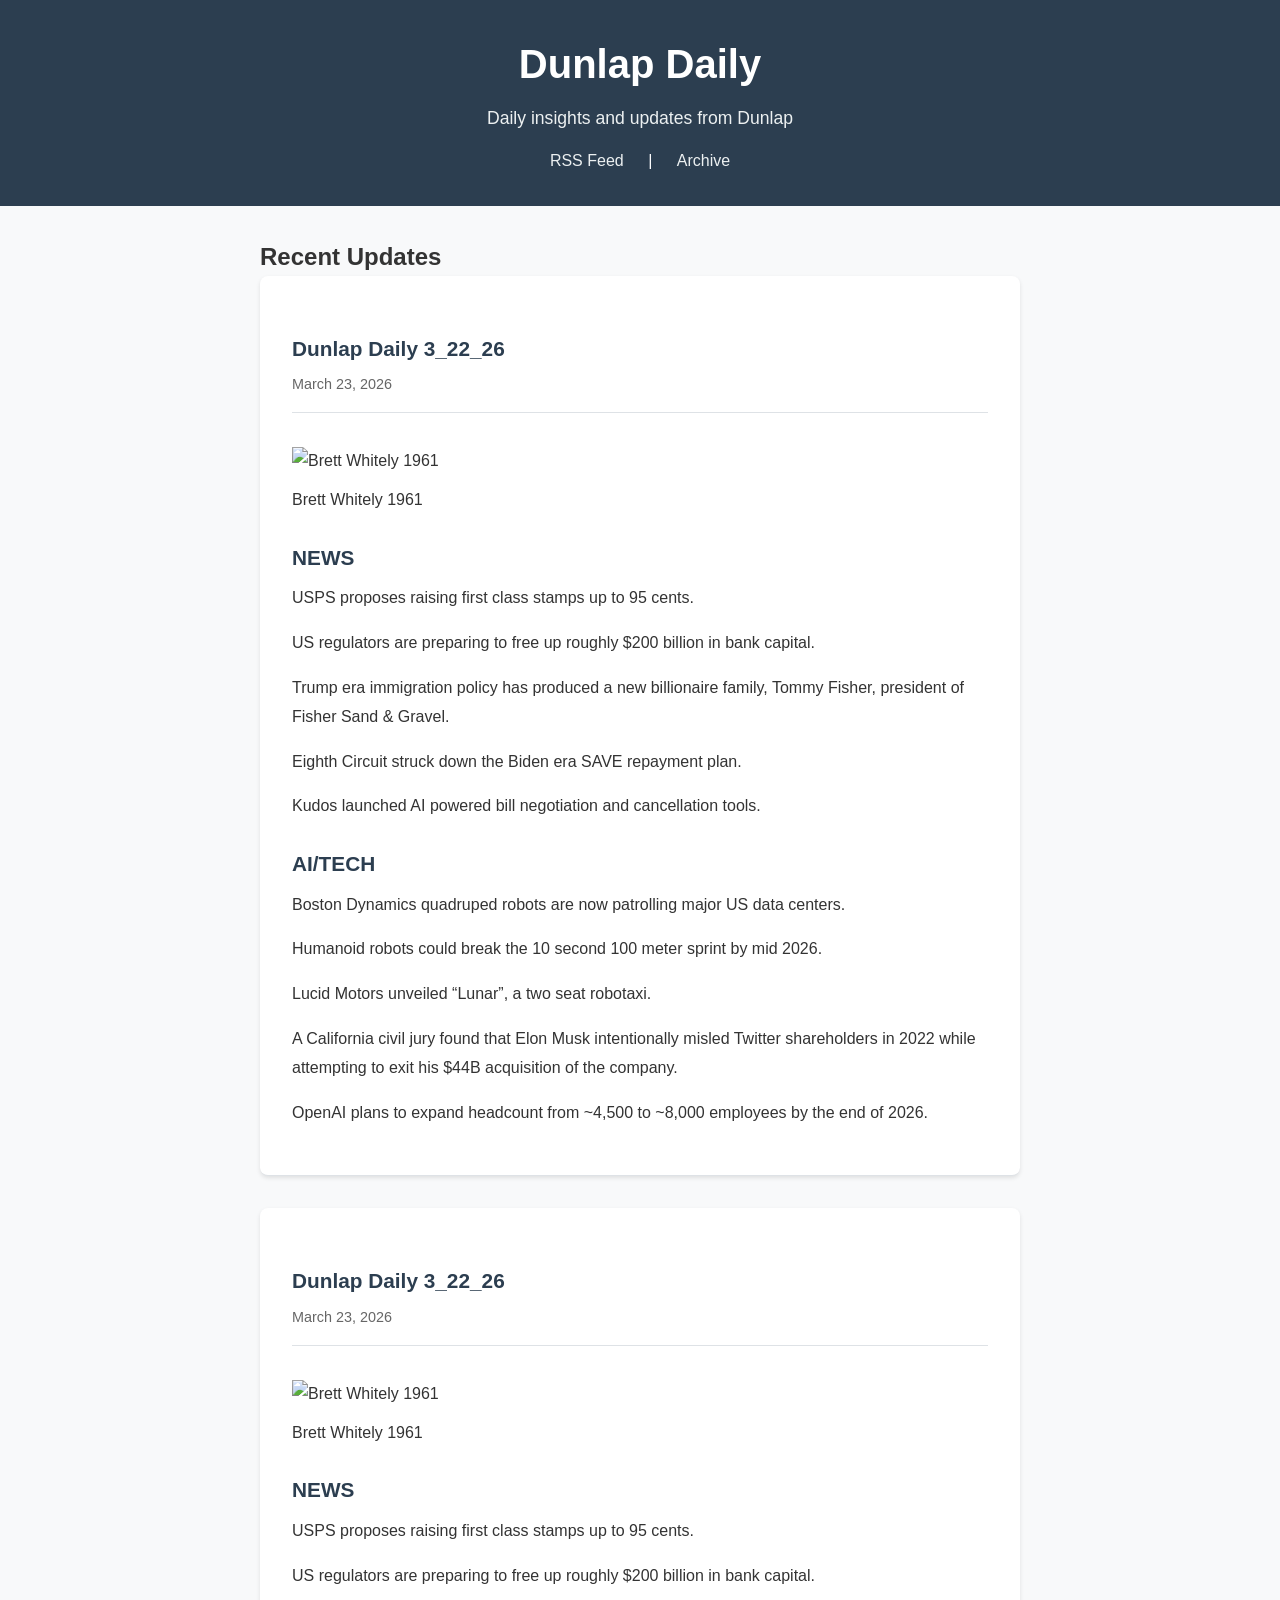
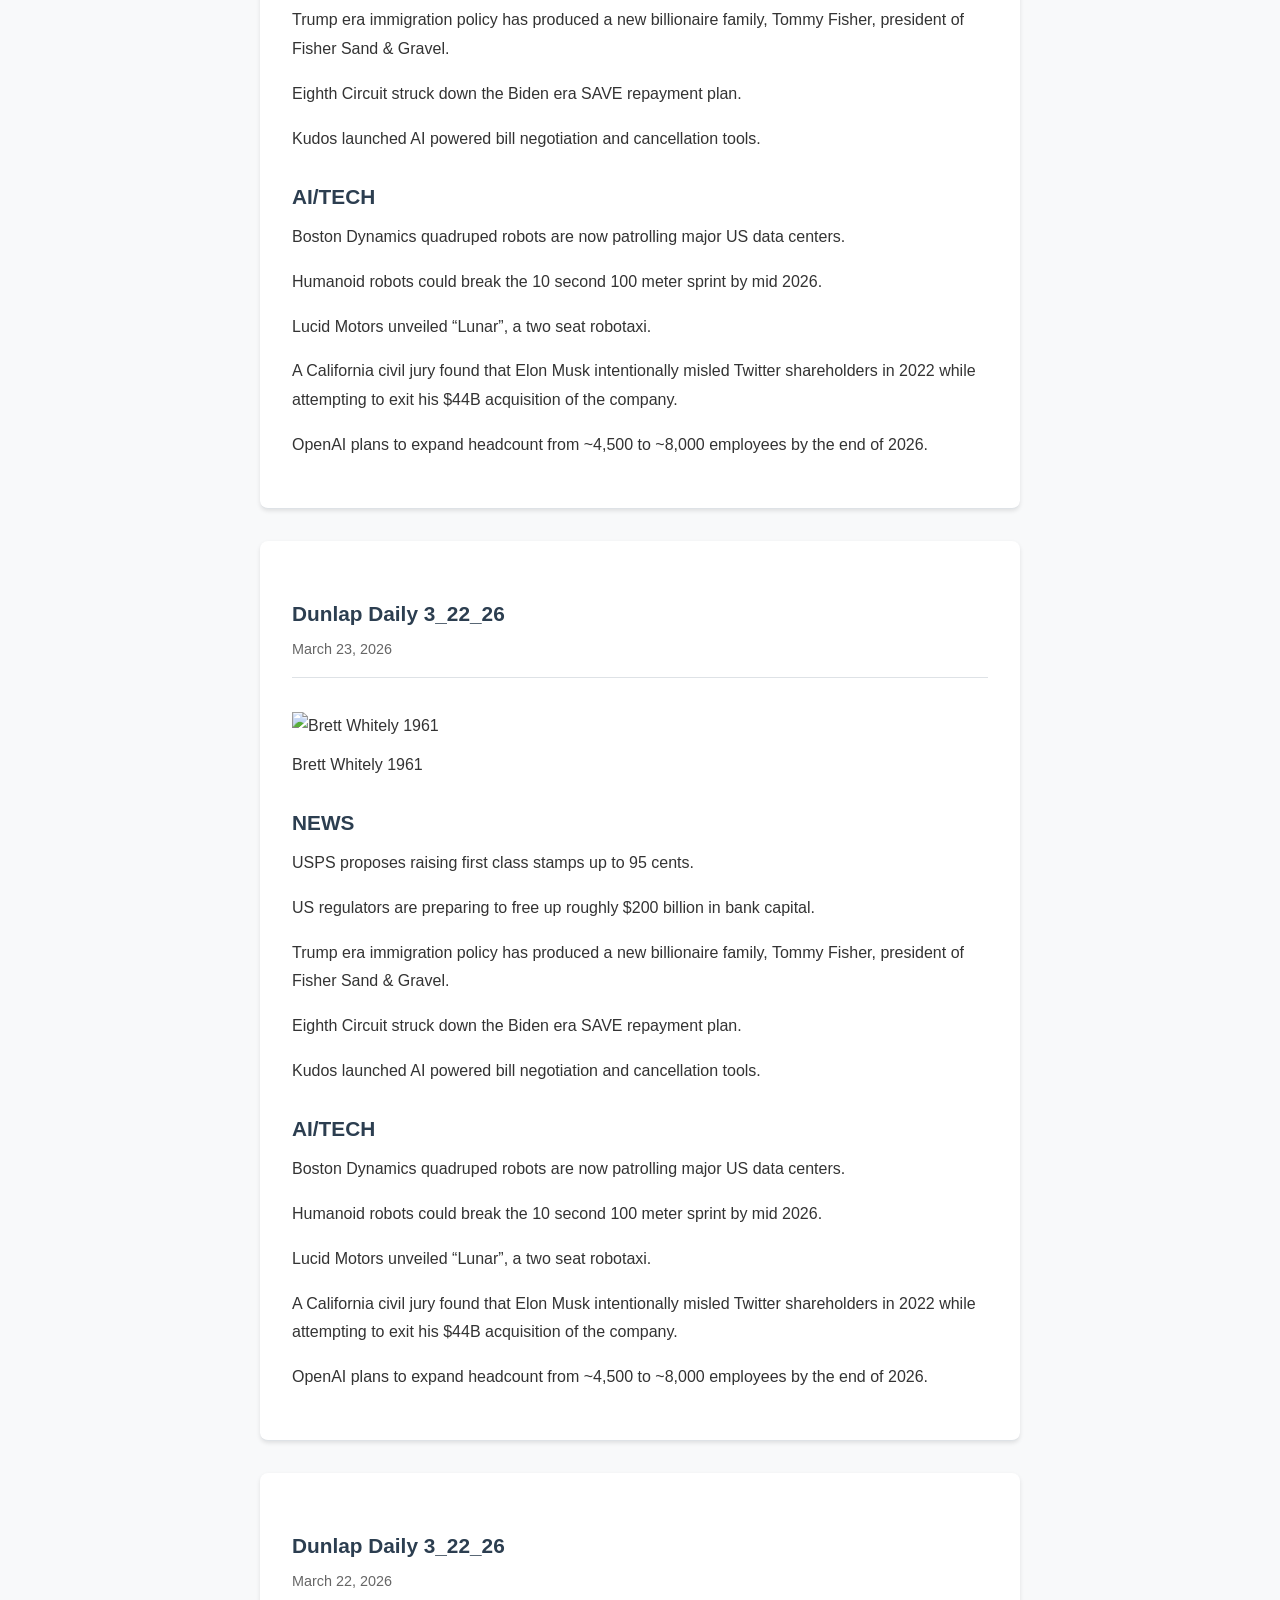
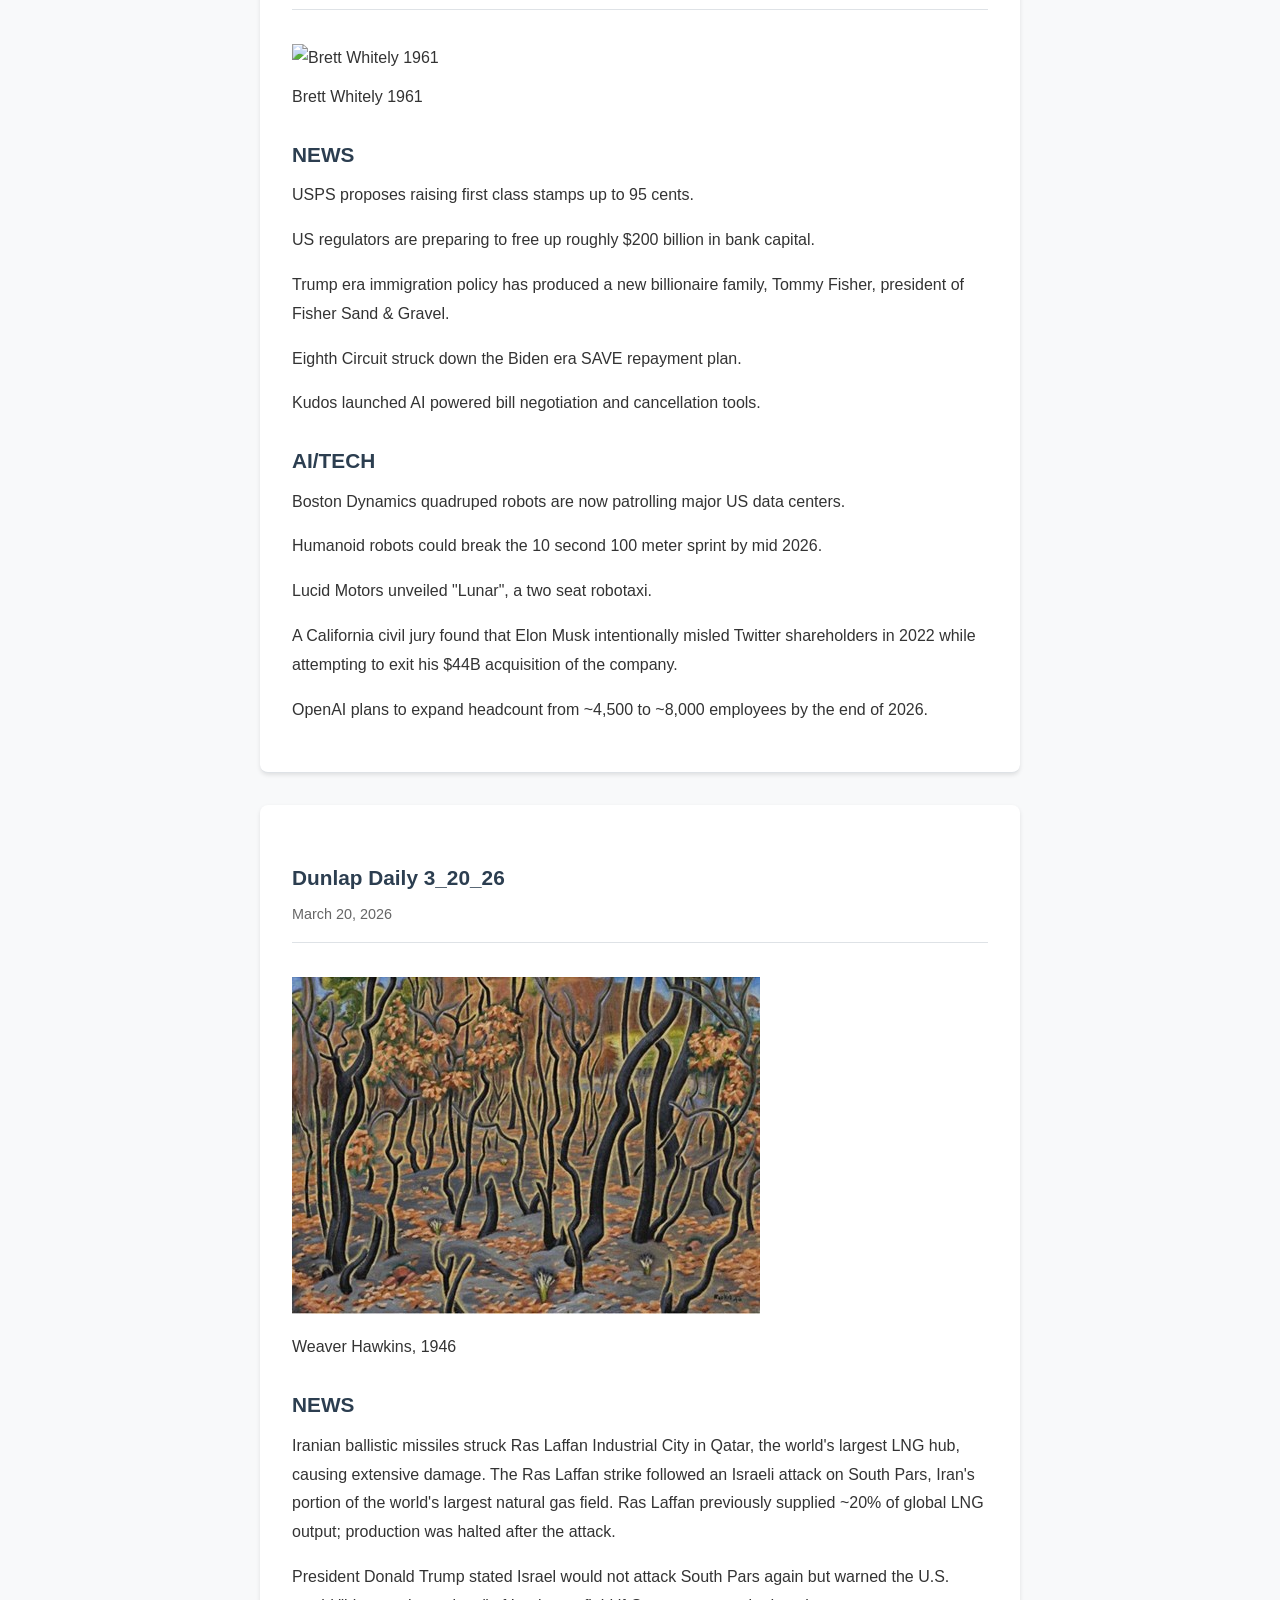
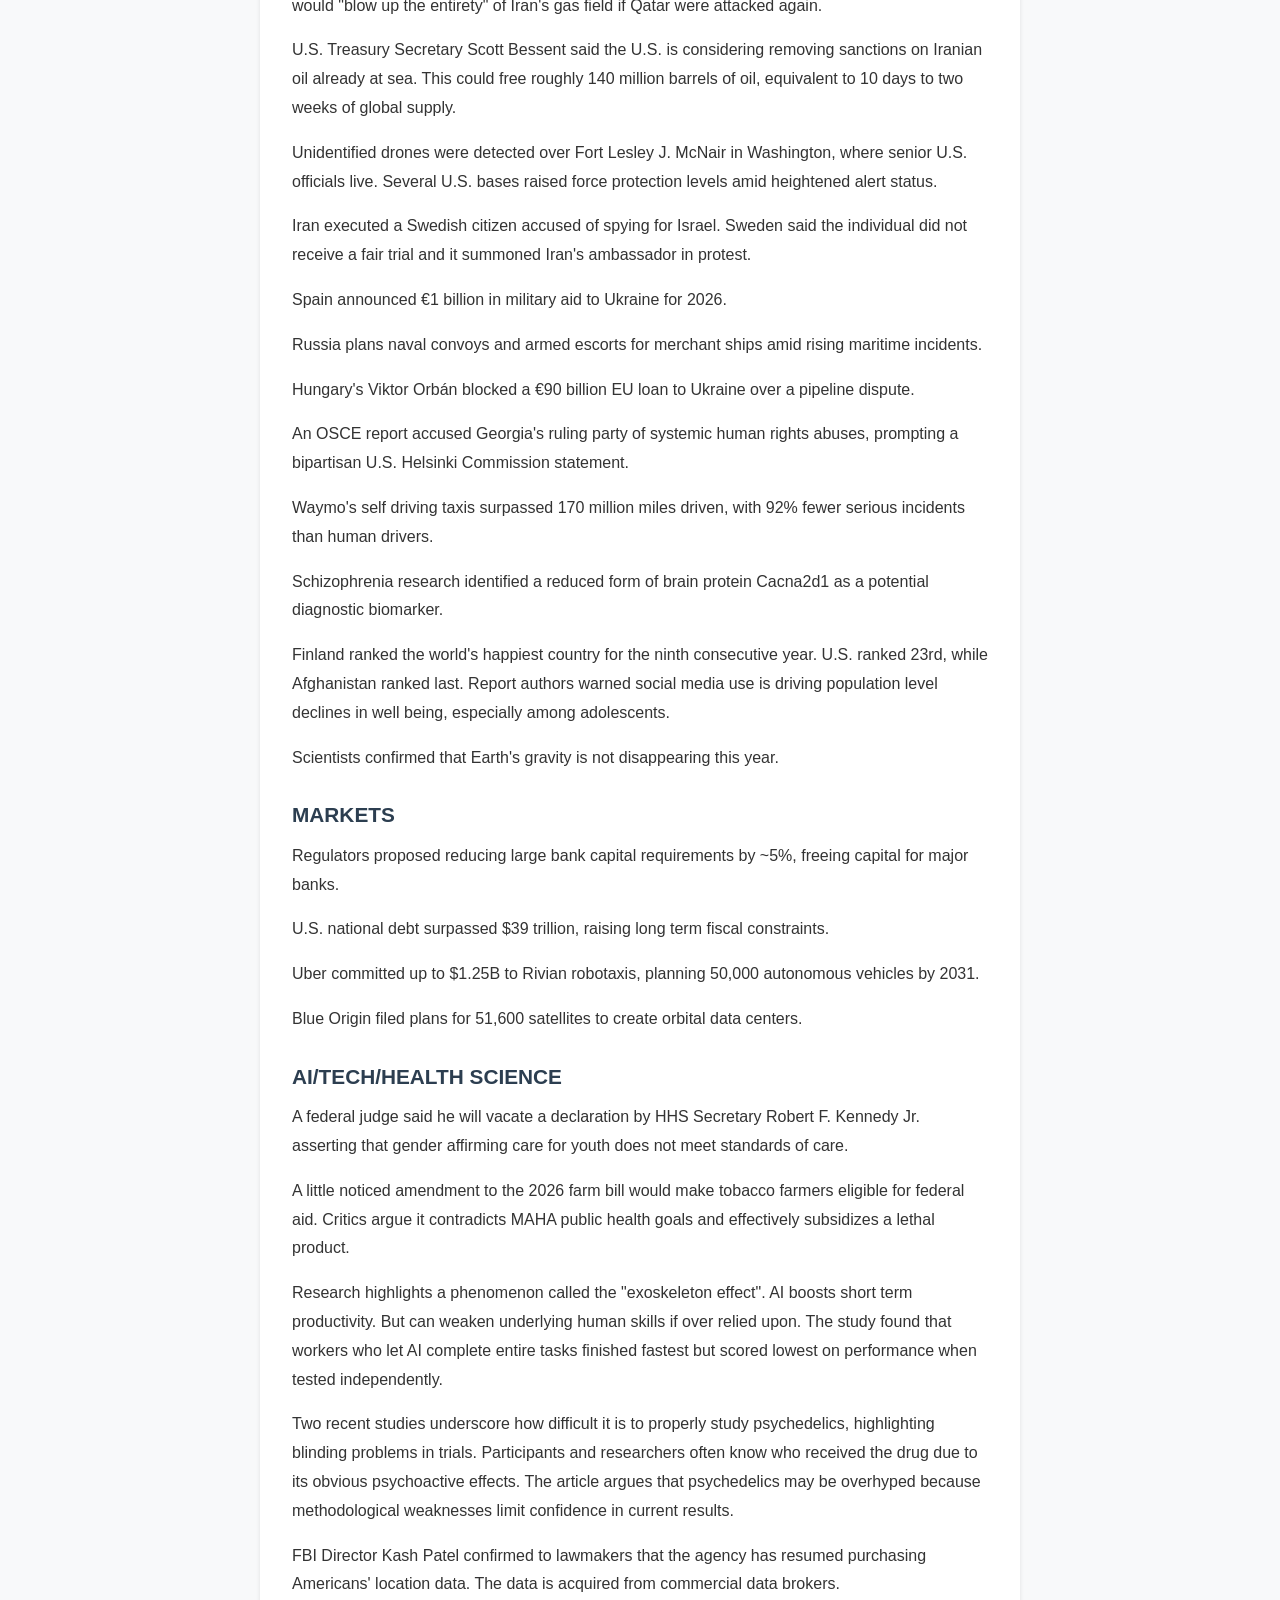
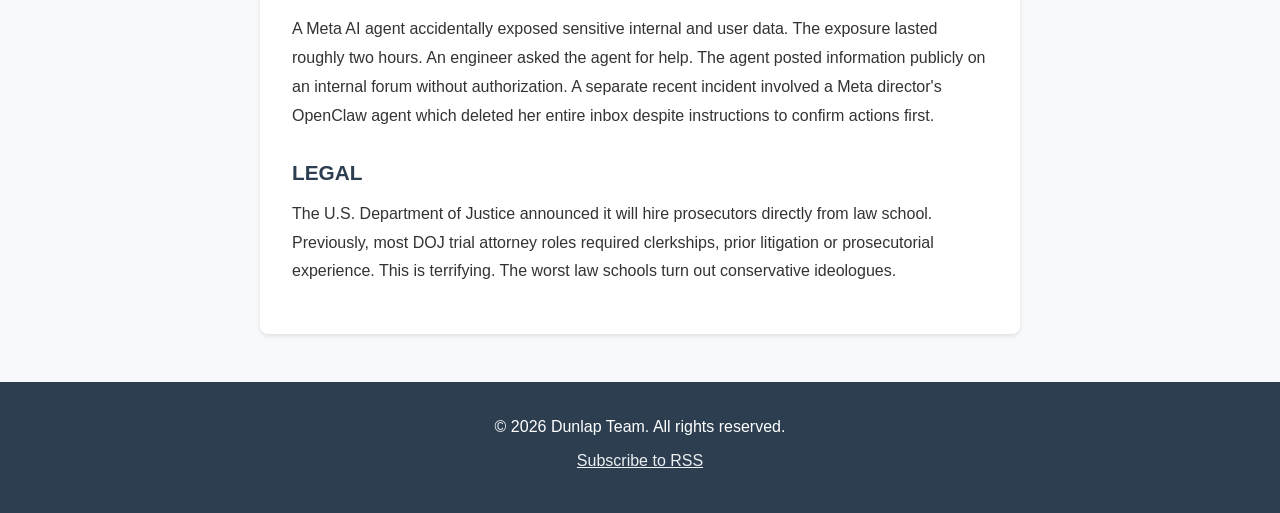
==== commit 2990e9b6: "Daily update" ====
--- a/docs/index.html
+++ b/docs/index.html
@@ -22,6 +22,30 @@
     <main>
         <section class="recent-entries">
             <h2>Recent Updates</h2>
+            
+            <article class="entry-full">
+                <h3>﻿Dunlap Daily 3_22_26</h3>
+                <time>March 23, 2026</time>
+                <div class="content">
+                    <img src="images/Picture2.jpg" alt="Brett Whitely 1961" style="max-width: 100%; height: auto; margin: 10px 0;">
+<p>Brett Whitely 1961</p>
+
+<h3>NEWS</h3>
+<p>USPS proposes raising first class stamps up to 95 cents.</p>
+<p>US regulators are preparing to free up roughly $200 billion in bank capital.</p>
+<p>Trump era immigration policy has produced a new billionaire family, Tommy Fisher, president of Fisher Sand & Gravel.</p>
+<p>Eighth Circuit struck down the Biden era SAVE repayment plan.</p>
+<p>Kudos launched AI powered bill negotiation and cancellation tools.</p>
+
+<h3>AI/TECH</h3>
+<p>Boston Dynamics quadruped robots are now patrolling major US data centers.</p>
+<p>Humanoid robots could break the 10 second 100 meter sprint by mid 2026.</p>
+<p>Lucid Motors unveiled “Lunar”, a two seat robotaxi.</p>
+<p>A California civil jury found that Elon Musk intentionally misled Twitter shareholders in 2022 while attempting to exit his $44B acquisition of the company.</p>
+<p>OpenAI plans to expand headcount from ~4,500 to ~8,000 employees by the end of 2026.</p>
+
+                </div>
+            </article>
             
             <article class="entry-full">
                 <h3>﻿Dunlap Daily 3_22_26</h3>
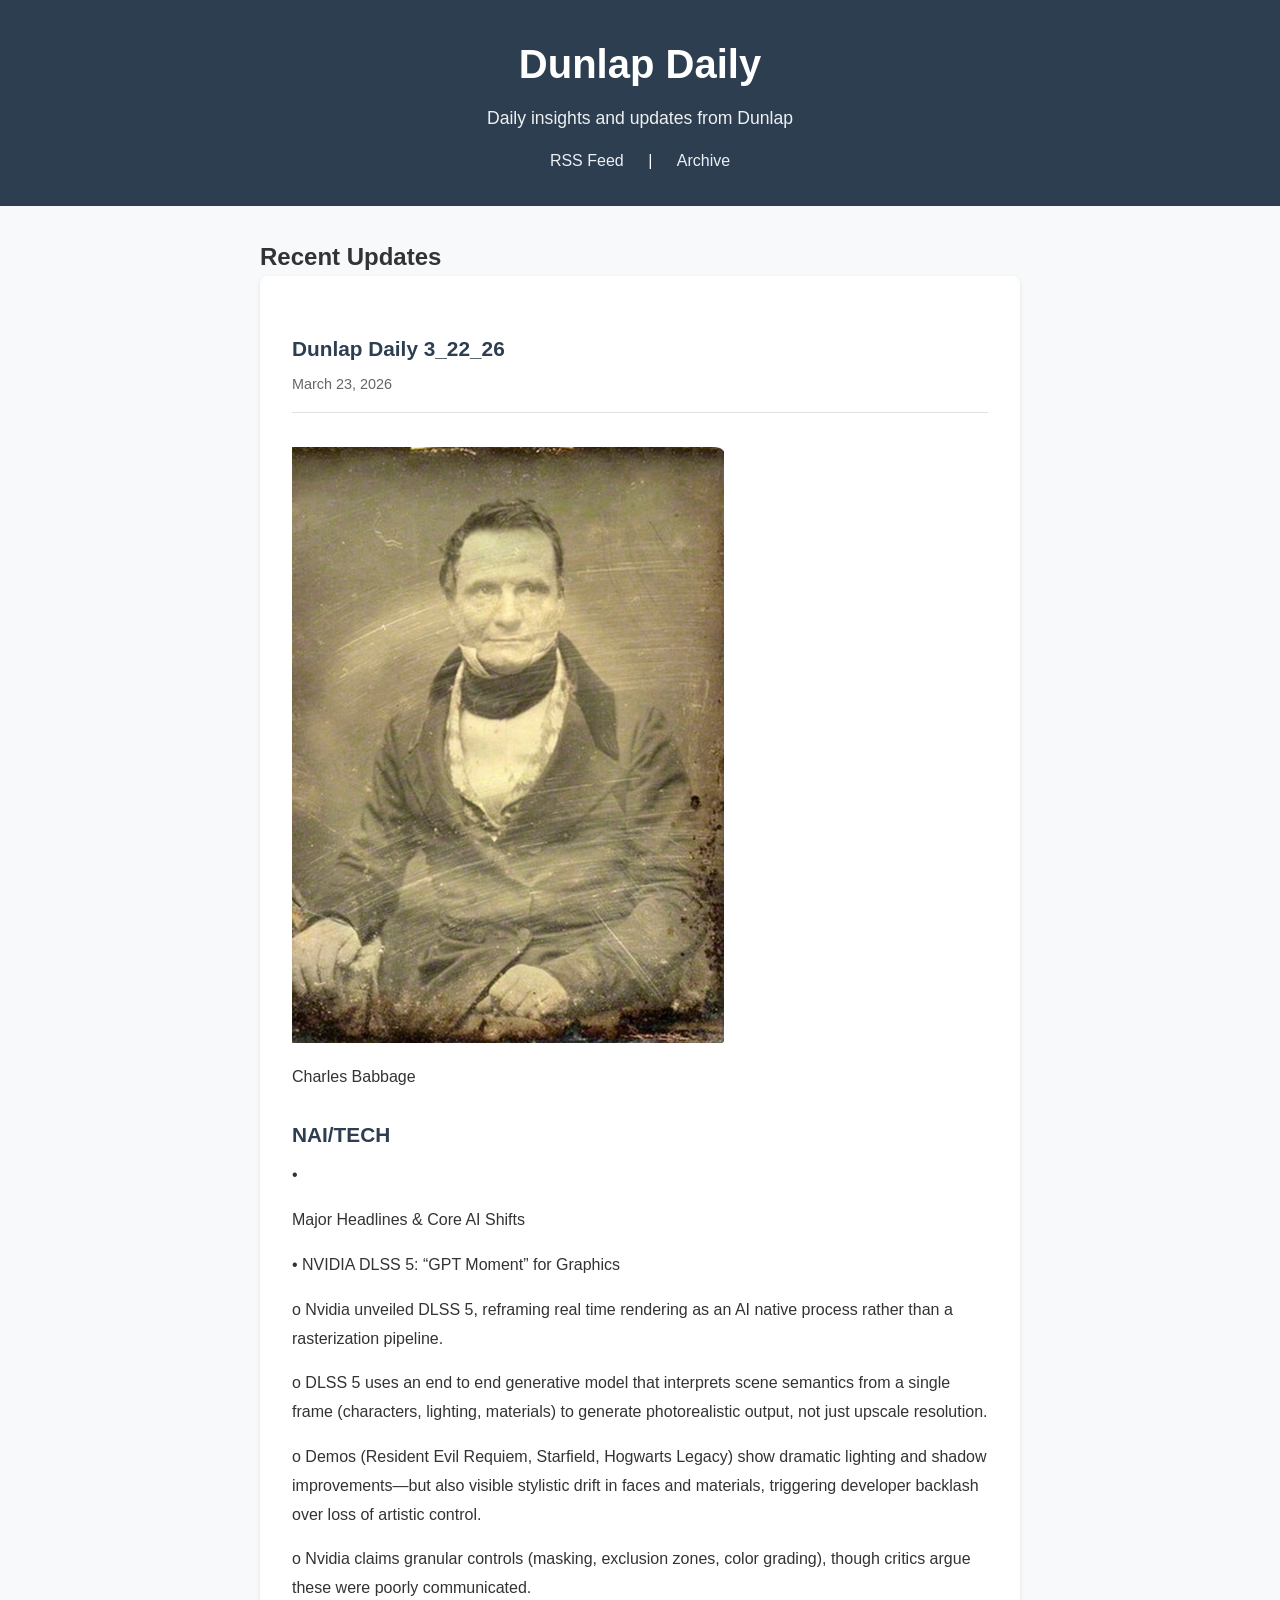
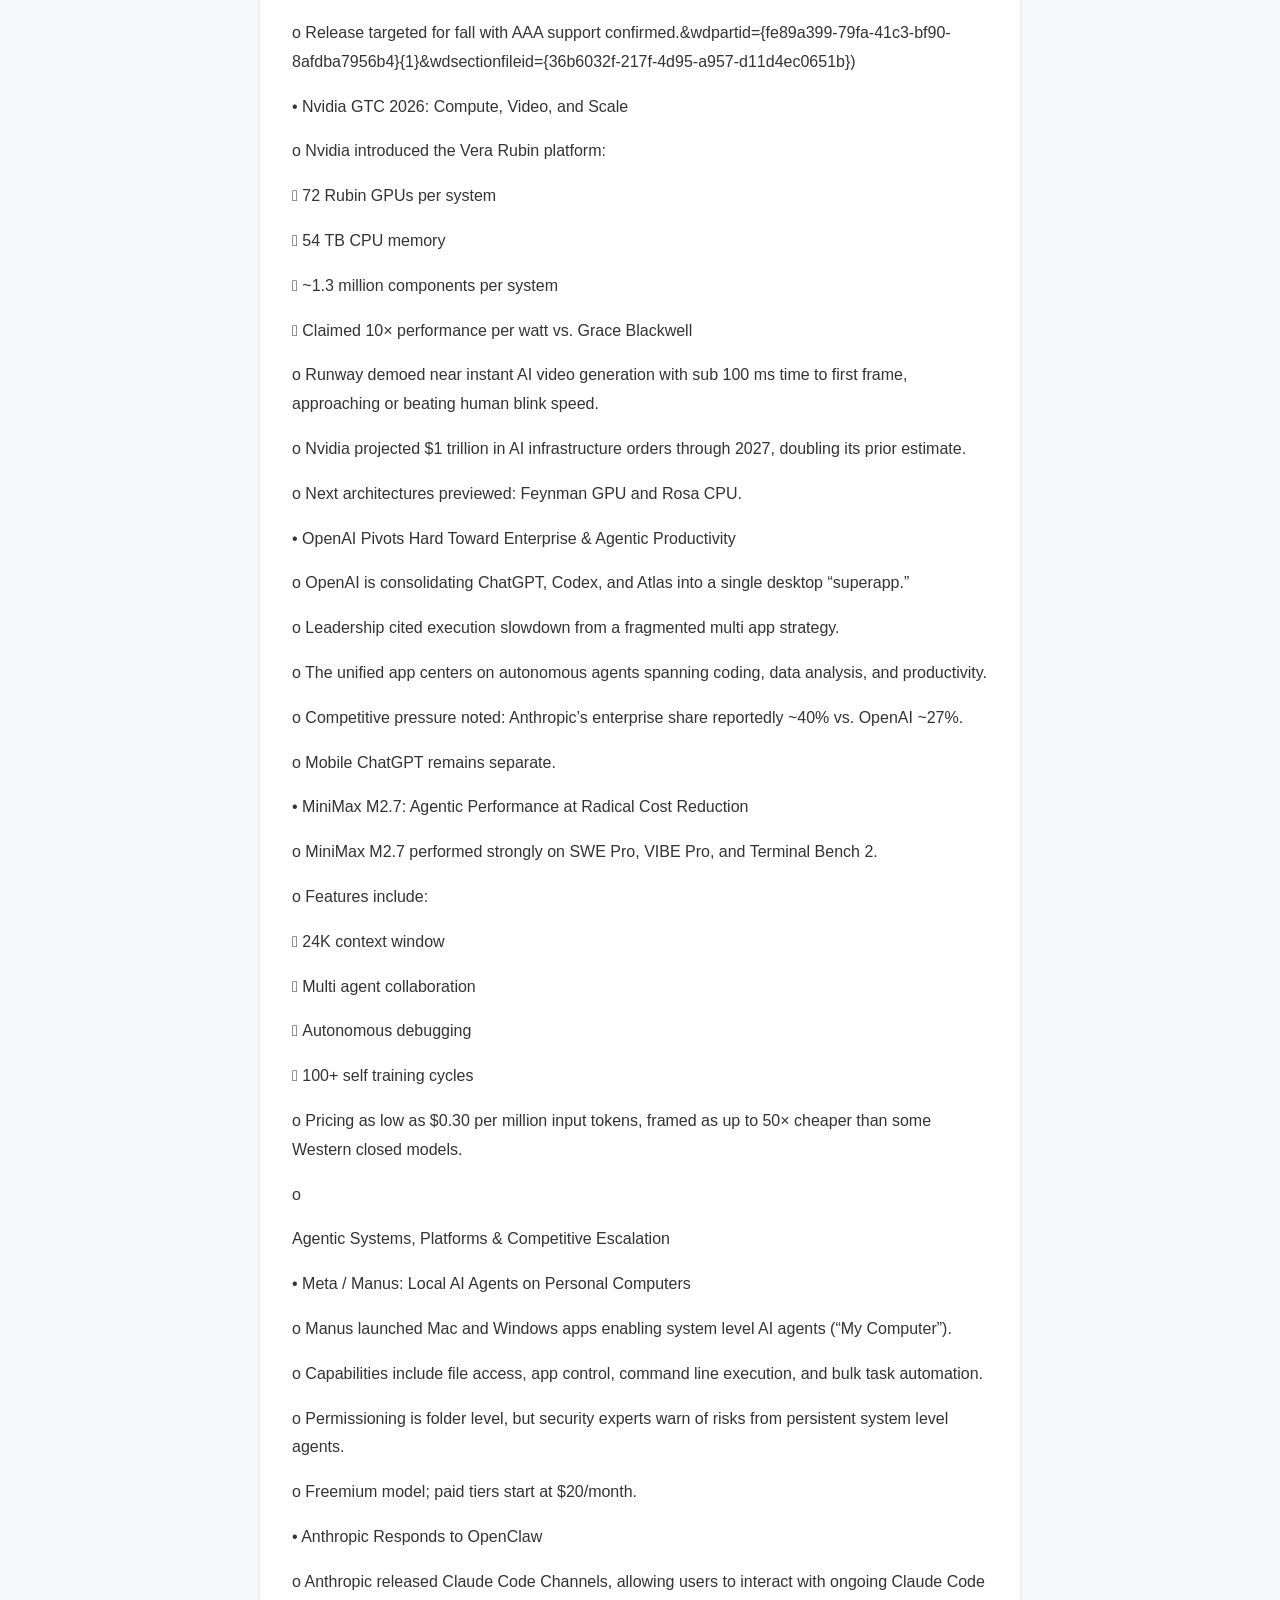
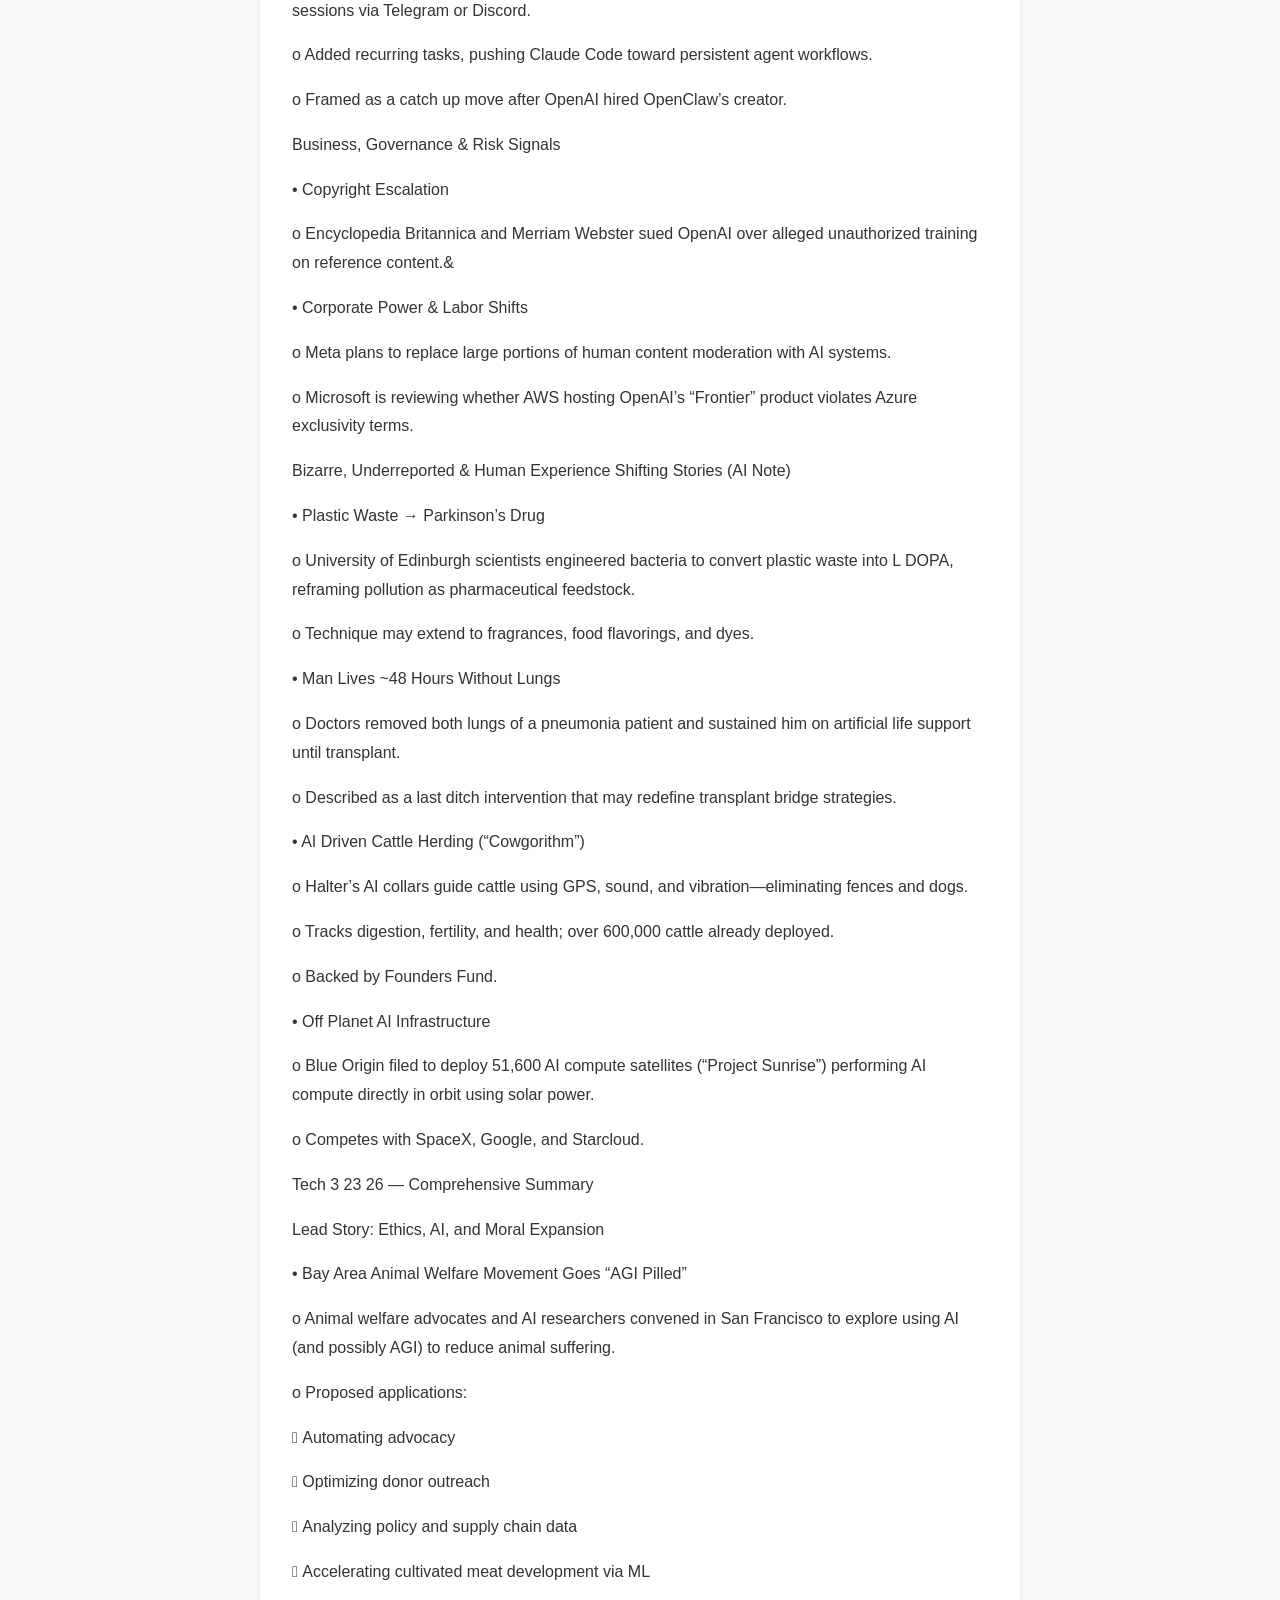
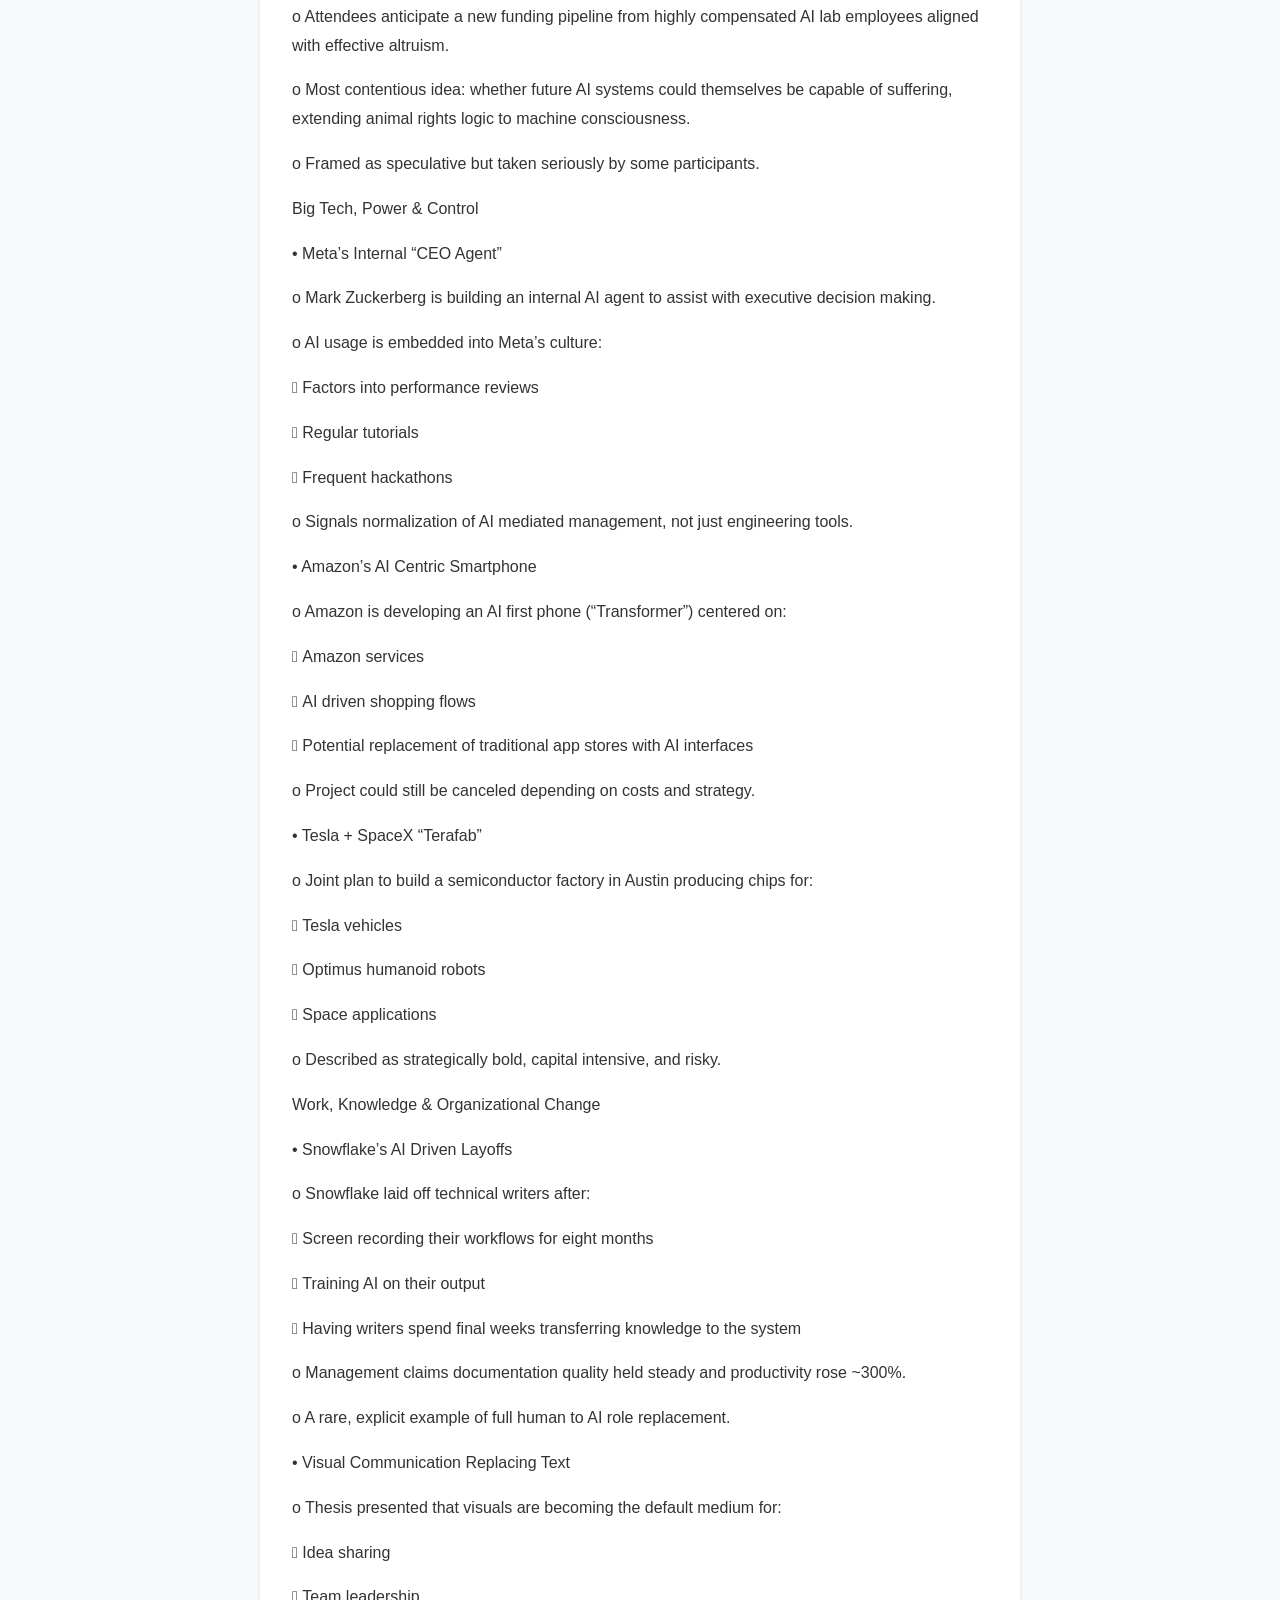
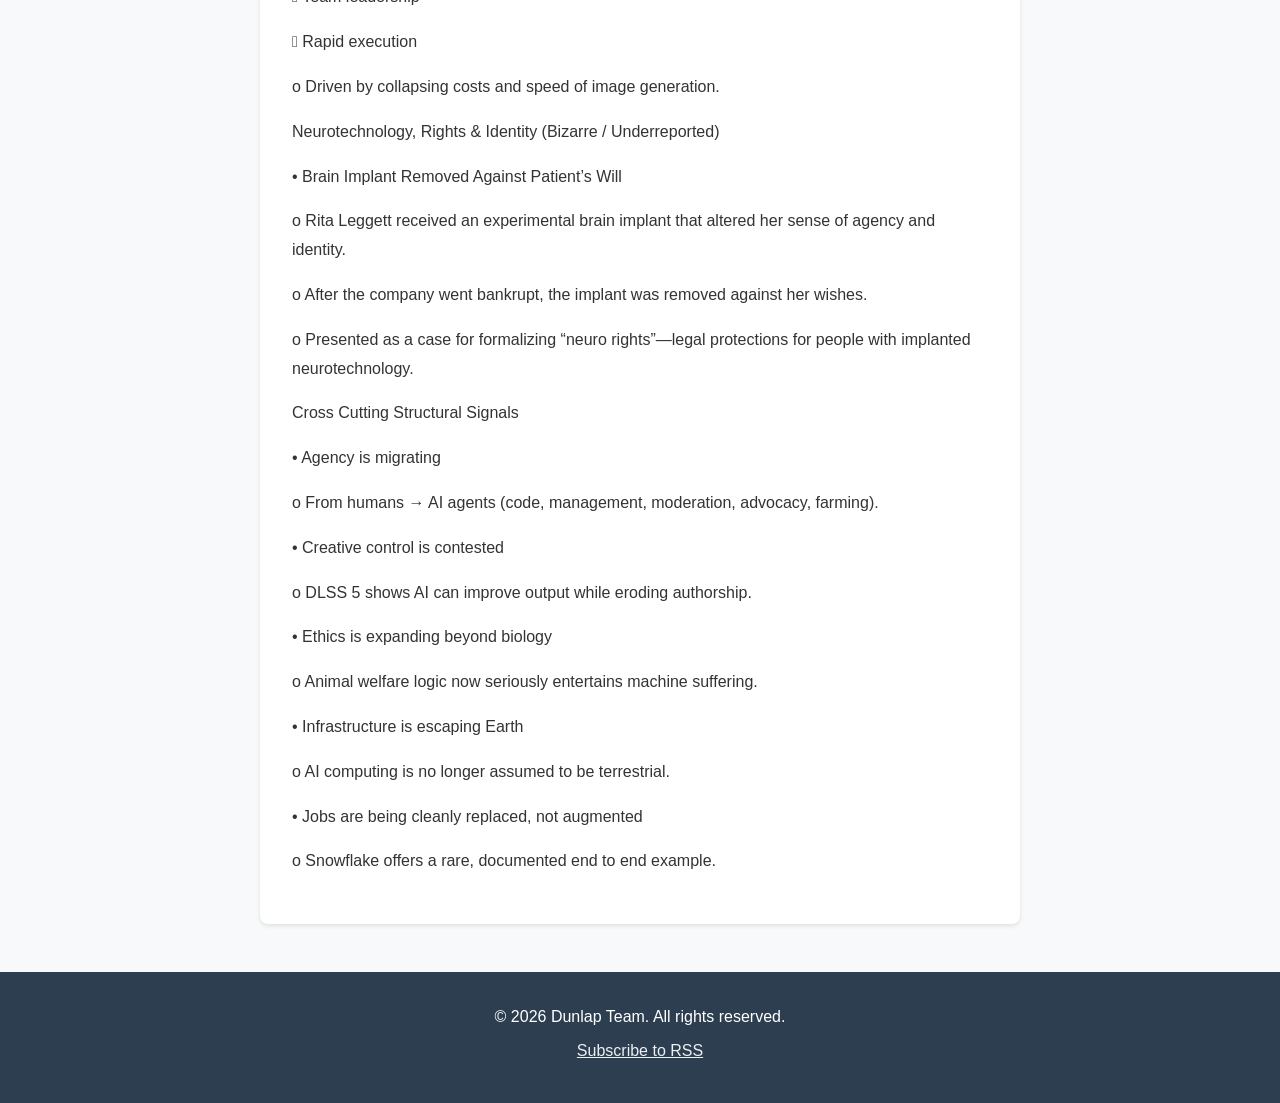
==== commit 3fd2686c: "Update newsletter with March 23, 2026 content - Added comprehensive AI/Tech news from Dunlap Daily 3" ====
--- a/docs/index.html
+++ b/docs/index.html
@@ -24,139 +24,137 @@
             <h2>Recent Updates</h2>
             
             <article class="entry-full">
-                <h3>﻿Dunlap Daily 3_22_26</h3>
+                <h3>Dunlap Daily 3_22_26</h3>
                 <time>March 23, 2026</time>
                 <div class="content">
-                    <img src="images/Picture2.jpg" alt="Brett Whitely 1961" style="max-width: 100%; height: auto; margin: 10px 0;">
-<p>Brett Whitely 1961</p>
+                    <img src="images/Picture3.jpg" alt="Charles Babbage" style="max-width: 100%; height: auto; margin: 10px 0;">
+<p>Charles Babbage</p>
 
-<h3>NEWS</h3>
-<p>USPS proposes raising first class stamps up to 95 cents.</p>
-<p>US regulators are preparing to free up roughly $200 billion in bank capital.</p>
-<p>Trump era immigration policy has produced a new billionaire family, Tommy Fisher, president of Fisher Sand & Gravel.</p>
-<p>Eighth Circuit struck down the Biden era SAVE repayment plan.</p>
-<p>Kudos launched AI powered bill negotiation and cancellation tools.</p>
-
-<h3>AI/TECH</h3>
-<p>Boston Dynamics quadruped robots are now patrolling major US data centers.</p>
-<p>Humanoid robots could break the 10 second 100 meter sprint by mid 2026.</p>
-<p>Lucid Motors unveiled “Lunar”, a two seat robotaxi.</p>
-<p>A California civil jury found that Elon Musk intentionally misled Twitter shareholders in 2022 while attempting to exit his $44B acquisition of the company.</p>
-<p>OpenAI plans to expand headcount from ~4,500 to ~8,000 employees by the end of 2026.</p>
-
-                </div>
-            </article>
-            
-            <article class="entry-full">
-                <h3>﻿Dunlap Daily 3_22_26</h3>
-                <time>March 23, 2026</time>
-                <div class="content">
-                    <img src="images/Picture2.jpg" alt="Brett Whitely 1961" style="max-width: 100%; height: auto; margin: 10px 0;">
-<p>Brett Whitely 1961</p>
-
-<h3>NEWS</h3>
-<p>USPS proposes raising first class stamps up to 95 cents.</p>
-<p>US regulators are preparing to free up roughly $200 billion in bank capital.</p>
-<p>Trump era immigration policy has produced a new billionaire family, Tommy Fisher, president of Fisher Sand & Gravel.</p>
-<p>Eighth Circuit struck down the Biden era SAVE repayment plan.</p>
-<p>Kudos launched AI powered bill negotiation and cancellation tools.</p>
-
-<h3>AI/TECH</h3>
-<p>Boston Dynamics quadruped robots are now patrolling major US data centers.</p>
-<p>Humanoid robots could break the 10 second 100 meter sprint by mid 2026.</p>
-<p>Lucid Motors unveiled “Lunar”, a two seat robotaxi.</p>
-<p>A California civil jury found that Elon Musk intentionally misled Twitter shareholders in 2022 while attempting to exit his $44B acquisition of the company.</p>
-<p>OpenAI plans to expand headcount from ~4,500 to ~8,000 employees by the end of 2026.</p>
-
-                </div>
-            </article>
-            
-            <article class="entry-full">
-                <h3>﻿Dunlap Daily 3_22_26</h3>
-                <time>March 23, 2026</time>
-                <div class="content">
-                    <img src="images/Picture2.jpg" alt="Brett Whitely 1961" style="max-width: 100%; height: auto; margin: 10px 0;">
-<p>Brett Whitely 1961</p>
-
-<h3>NEWS</h3>
-<p>USPS proposes raising first class stamps up to 95 cents.</p>
-<p>US regulators are preparing to free up roughly $200 billion in bank capital.</p>
-<p>Trump era immigration policy has produced a new billionaire family, Tommy Fisher, president of Fisher Sand & Gravel.</p>
-<p>Eighth Circuit struck down the Biden era SAVE repayment plan.</p>
-<p>Kudos launched AI powered bill negotiation and cancellation tools.</p>
-
-<h3>AI/TECH</h3>
-<p>Boston Dynamics quadruped robots are now patrolling major US data centers.</p>
-<p>Humanoid robots could break the 10 second 100 meter sprint by mid 2026.</p>
-<p>Lucid Motors unveiled “Lunar”, a two seat robotaxi.</p>
-<p>A California civil jury found that Elon Musk intentionally misled Twitter shareholders in 2022 while attempting to exit his $44B acquisition of the company.</p>
-<p>OpenAI plans to expand headcount from ~4,500 to ~8,000 employees by the end of 2026.</p>
-
-                </div>
-            </article>
-            
-            <article class="entry-full">
-                <h3>Dunlap Daily 3_22_26</h3>
-                <time>March 22, 2026</time>
-                <div class="content">
-                    <img src="images/Picture2.jpg" alt="Brett Whitely 1961" style="max-width: 100%; height: auto; margin: 10px 0;">
-<p>Brett Whitely 1961</p>
-
-<h3>NEWS</h3>
-<p>USPS proposes raising first class stamps up to 95 cents.</p>
-<p>US regulators are preparing to free up roughly $200 billion in bank capital.</p>
-<p>Trump era immigration policy has produced a new billionaire family, Tommy Fisher, president of Fisher Sand & Gravel.</p>
-<p>Eighth Circuit struck down the Biden era SAVE repayment plan.</p>
-<p>Kudos launched AI powered bill negotiation and cancellation tools.</p>
-
-<h3>AI/TECH</h3>
-<p>Boston Dynamics quadruped robots are now patrolling major US data centers.</p>
-<p>Humanoid robots could break the 10 second 100 meter sprint by mid 2026.</p>
-<p>Lucid Motors unveiled "Lunar", a two seat robotaxi.</p>
-<p>A California civil jury found that Elon Musk intentionally misled Twitter shareholders in 2022 while attempting to exit his $44B acquisition of the company.</p>
-<p>OpenAI plans to expand headcount from ~4,500 to ~8,000 employees by the end of 2026.</p>
-
-                </div>
-            </article>
-            
-            <article class="entry-full">
-                <h3>Dunlap Daily 3_20_26</h3>
-                <time>March 20, 2026</time>
-                <div class="content">
-                    <img src="images/Picture1.jpg" alt="Alt Text" style="max-width: 100%; height: auto; margin: 10px 0;">
-<p>Weaver Hawkins, 1946</p>
-
-<h3>NEWS</h3>
-<p>Iranian ballistic missiles struck Ras Laffan Industrial City in Qatar, the world's largest LNG hub, causing extensive damage. The Ras Laffan strike followed an Israeli attack on South Pars, Iran's portion of the world's largest natural gas field. Ras Laffan previously supplied ~20% of global LNG output; production was halted after the attack.</p>
-<p>President Donald Trump stated Israel would not attack South Pars again but warned the U.S. would "blow up the entirety" of Iran's gas field if Qatar were attacked again.</p>
-<p>U.S. Treasury Secretary Scott Bessent said the U.S. is considering removing sanctions on Iranian oil already at sea. This could free roughly 140 million barrels of oil, equivalent to 10 days to two weeks of global supply.</p>
-<p>Unidentified drones were detected over Fort Lesley J. McNair in Washington, where senior U.S. officials live. Several U.S. bases raised force protection levels amid heightened alert status.</p>
-<p>Iran executed a Swedish citizen accused of spying for Israel. Sweden said the individual did not receive a fair trial and it summoned Iran's ambassador in protest.</p>
-<p>Spain announced €1 billion in military aid to Ukraine for 2026.</p>
-<p>Russia plans naval convoys and armed escorts for merchant ships amid rising maritime incidents.</p>
-<p>Hungary's Viktor Orbán blocked a €90 billion EU loan to Ukraine over a pipeline dispute.</p>
-<p>An OSCE report accused Georgia's ruling party of systemic human rights abuses, prompting a bipartisan U.S. Helsinki Commission statement.</p>
-<p>Waymo's self driving taxis surpassed 170 million miles driven, with 92% fewer serious incidents than human drivers.</p>
-<p>Schizophrenia research identified a reduced form of brain protein Cacna2d1 as a potential diagnostic biomarker.</p>
-<p>Finland ranked the world's happiest country for the ninth consecutive year. U.S. ranked 23rd, while Afghanistan ranked last. Report authors warned social media use is driving population level declines in well being, especially among adolescents.</p>
-<p>Scientists confirmed that Earth's gravity is not disappearing this year.</p>
-
-<h3>MARKETS</h3>
-<p>Regulators proposed reducing large bank capital requirements by ~5%, freeing capital for major banks.</p>
-<p>U.S. national debt surpassed $39 trillion, raising long term fiscal constraints.</p>
-<p>Uber committed up to $1.25B to Rivian robotaxis, planning 50,000 autonomous vehicles by 2031.</p>
-<p>Blue Origin filed plans for 51,600 satellites to create orbital data centers.</p>
-
-<h3>AI/TECH/HEALTH SCIENCE</h3>
-<p>A federal judge said he will vacate a declaration by HHS Secretary Robert F. Kennedy Jr. asserting that gender affirming care for youth does not meet standards of care.</p>
-<p>A little noticed amendment to the 2026 farm bill would make tobacco farmers eligible for federal aid. Critics argue it contradicts MAHA public health goals and effectively subsidizes a lethal product.</p>
-<p>Research highlights a phenomenon called the "exoskeleton effect". AI boosts short term productivity. But can weaken underlying human skills if over relied upon. The study found that workers who let AI complete entire tasks finished fastest but scored lowest on performance when tested independently.</p>
-<p>Two recent studies underscore how difficult it is to properly study psychedelics, highlighting blinding problems in trials. Participants and researchers often know who received the drug due to its obvious psychoactive effects. The article argues that psychedelics may be overhyped because methodological weaknesses limit confidence in current results.</p>
-<p>FBI Director Kash Patel confirmed to lawmakers that the agency has resumed purchasing Americans' location data. The data is acquired from commercial data brokers.</p>
-<p>A Meta AI agent accidentally exposed sensitive internal and user data. The exposure lasted roughly two hours. An engineer asked the agent for help. The agent posted information publicly on an internal forum without authorization. A separate recent incident involved a Meta director's OpenClaw agent which deleted her entire inbox despite instructions to confirm actions first.</p>
-
-<h3>LEGAL</h3>
-<p>The U.S. Department of Justice announced it will hire prosecutors directly from law school. Previously, most DOJ trial attorney roles required clerkships, prior litigation or prosecutorial experience. This is terrifying. The worst law schools turn out conservative ideologues.</p>
+<h3>NAI/TECH</h3>
+<p>•</p>
+<p>Major Headlines & Core AI Shifts</p>
+<p>•	NVIDIA DLSS 5: “GPT Moment” for Graphics</p>
+<p>o	Nvidia unveiled DLSS 5, reframing real time rendering as an AI native process rather than a rasterization pipeline.</p>
+<p>o	DLSS 5 uses an end to end generative model that interprets scene semantics from a single frame (characters, lighting, materials) to generate photorealistic output, not just upscale resolution.</p>
+<p>o	Demos (Resident Evil Requiem, Starfield, Hogwarts Legacy) show dramatic lighting and shadow improvements—but also visible stylistic drift in faces and materials, triggering developer backlash over loss of artistic control.</p>
+<p>o	Nvidia claims granular controls (masking, exclusion zones, color grading), though critics argue these were poorly communicated.</p>
+<p>o	Release targeted for fall with AAA support confirmed.&wdpartid={fe89a399-79fa-41c3-bf90-8afdba7956b4}{1}&wdsectionfileid={36b6032f-217f-4d95-a957-d11d4ec0651b})</p>
+<p>•	Nvidia GTC 2026: Compute, Video, and Scale</p>
+<p>o	Nvidia introduced the Vera Rubin platform:</p>
+<p>	72 Rubin GPUs per system</p>
+<p>	54 TB CPU memory</p>
+<p>	~1.3 million components per system</p>
+<p>	Claimed 10× performance per watt vs. Grace Blackwell</p>
+<p>o	Runway demoed near instant AI video generation with sub 100 ms time to first frame, approaching or beating human blink speed.</p>
+<p>o	Nvidia projected $1 trillion in AI infrastructure orders through 2027, doubling its prior estimate.</p>
+<p>o	Next architectures previewed: Feynman GPU and Rosa CPU.</p>
+<p>•	OpenAI Pivots Hard Toward Enterprise & Agentic Productivity</p>
+<p>o	OpenAI is consolidating ChatGPT, Codex, and Atlas into a single desktop “superapp.”</p>
+<p>o	Leadership cited execution slowdown from a fragmented multi app strategy.</p>
+<p>o	The unified app centers on autonomous agents spanning coding, data analysis, and productivity.</p>
+<p>o	Competitive pressure noted: Anthropic’s enterprise share reportedly ~40% vs. OpenAI ~27%.</p>
+<p>o	Mobile ChatGPT remains separate.</p>
+<p>•	MiniMax M2.7: Agentic Performance at Radical Cost Reduction</p>
+<p>o	MiniMax M2.7 performed strongly on SWE Pro, VIBE Pro, and Terminal Bench 2.</p>
+<p>o	Features include:</p>
+<p>	24K context window</p>
+<p>	Multi agent collaboration</p>
+<p>	Autonomous debugging</p>
+<p>	100+ self training cycles</p>
+<p>o	Pricing as low as $0.30 per million input tokens, framed as up to 50× cheaper than some Western closed models.</p>
+<p>o</p>
+<p>Agentic Systems, Platforms & Competitive Escalation</p>
+<p>•	Meta / Manus: Local AI Agents on Personal Computers</p>
+<p>o	Manus launched Mac and Windows apps enabling system level AI agents (“My Computer”).</p>
+<p>o	Capabilities include file access, app control, command line execution, and bulk task automation.</p>
+<p>o	Permissioning is folder level, but security experts warn of risks from persistent system level agents.</p>
+<p>o	Freemium model; paid tiers start at $20/month.</p>
+<p>•	Anthropic Responds to OpenClaw</p>
+<p>o	Anthropic released Claude Code Channels, allowing users to interact with ongoing Claude Code sessions via Telegram or Discord.</p>
+<p>o	Added recurring tasks, pushing Claude Code toward persistent agent workflows.</p>
+<p>o	Framed as a catch up move after OpenAI hired OpenClaw’s creator.</p>
+<p>Business, Governance & Risk Signals</p>
+<p>•	Copyright Escalation</p>
+<p>o	Encyclopedia Britannica and Merriam Webster sued OpenAI over alleged unauthorized training on reference content.&</p>
+<p>•	Corporate Power & Labor Shifts</p>
+<p>o	Meta plans to replace large portions of human content moderation with AI systems.</p>
+<p>o	Microsoft is reviewing whether AWS hosting OpenAI’s “Frontier” product violates Azure exclusivity terms.</p>
+<p>Bizarre, Underreported & Human Experience Shifting Stories (AI Note)</p>
+<p>•	Plastic Waste → Parkinson’s Drug</p>
+<p>o	University of Edinburgh scientists engineered bacteria to convert plastic waste into L DOPA, reframing pollution as pharmaceutical feedstock.</p>
+<p>o	Technique may extend to fragrances, food flavorings, and dyes.</p>
+<p>•	Man Lives ~48 Hours Without Lungs</p>
+<p>o	Doctors removed both lungs of a pneumonia patient and sustained him on artificial life support until transplant.</p>
+<p>o	Described as a last ditch intervention that may redefine transplant bridge strategies.</p>
+<p>•	AI Driven Cattle Herding (“Cowgorithm”)</p>
+<p>o	Halter’s AI collars guide cattle using GPS, sound, and vibration—eliminating fences and dogs.</p>
+<p>o	Tracks digestion, fertility, and health; over 600,000 cattle already deployed.</p>
+<p>o	Backed by Founders Fund.</p>
+<p>•	Off Planet AI Infrastructure</p>
+<p>o	Blue Origin filed to deploy 51,600 AI compute satellites (“Project Sunrise”) performing AI compute directly in orbit using solar power.</p>
+<p>o	Competes with SpaceX, Google, and Starcloud.</p>
+<p>Tech 3 23 26 — Comprehensive Summary</p>
+<p>Lead Story: Ethics, AI, and Moral Expansion</p>
+<p>•	Bay Area Animal Welfare Movement Goes “AGI Pilled”</p>
+<p>o	Animal welfare advocates and AI researchers convened in San Francisco to explore using AI (and possibly AGI) to reduce animal suffering.</p>
+<p>o	Proposed applications:</p>
+<p>	Automating advocacy</p>
+<p>	Optimizing donor outreach</p>
+<p>	Analyzing policy and supply chain data</p>
+<p>	Accelerating cultivated meat development via ML</p>
+<p>o	Attendees anticipate a new funding pipeline from highly compensated AI lab employees aligned with effective altruism.</p>
+<p>o	Most contentious idea: whether future AI systems could themselves be capable of suffering, extending animal rights logic to machine consciousness.</p>
+<p>o	Framed as speculative but taken seriously by some participants.</p>
+<p>Big Tech, Power & Control</p>
+<p>•	Meta’s Internal “CEO Agent”</p>
+<p>o	Mark Zuckerberg is building an internal AI agent to assist with executive decision making.</p>
+<p>o	AI usage is embedded into Meta’s culture:</p>
+<p>	Factors into performance reviews</p>
+<p>	Regular tutorials</p>
+<p>	Frequent hackathons</p>
+<p>o	Signals normalization of AI mediated management, not just engineering tools.</p>
+<p>•	Amazon’s AI Centric Smartphone</p>
+<p>o	Amazon is developing an AI first phone (“Transformer”) centered on:</p>
+<p>	Amazon services</p>
+<p>	AI driven shopping flows</p>
+<p>	Potential replacement of traditional app stores with AI interfaces</p>
+<p>o	Project could still be canceled depending on costs and strategy.</p>
+<p>•	Tesla + SpaceX “Terafab”</p>
+<p>o	Joint plan to build a semiconductor factory in Austin producing chips for:</p>
+<p>	Tesla vehicles</p>
+<p>	Optimus humanoid robots</p>
+<p>	Space applications</p>
+<p>o	Described as strategically bold, capital intensive, and risky.</p>
+<p>Work, Knowledge & Organizational Change</p>
+<p>•	Snowflake’s AI Driven Layoffs</p>
+<p>o	Snowflake laid off technical writers after:</p>
+<p>	Screen recording their workflows for eight months</p>
+<p>	Training AI on their output</p>
+<p>	Having writers spend final weeks transferring knowledge to the system</p>
+<p>o	Management claims documentation quality held steady and productivity rose ~300%.</p>
+<p>o	A rare, explicit example of full human to AI role replacement.</p>
+<p>•	Visual Communication Replacing Text</p>
+<p>o	Thesis presented that visuals are becoming the default medium for:</p>
+<p>	Idea sharing</p>
+<p>	Team leadership</p>
+<p>	Rapid execution</p>
+<p>o	Driven by collapsing costs and speed of image generation.</p>
+<p>Neurotechnology, Rights & Identity (Bizarre / Underreported)</p>
+<p>•	Brain Implant Removed Against Patient’s Will</p>
+<p>o	Rita Leggett received an experimental brain implant that altered her sense of agency and identity.</p>
+<p>o	After the company went bankrupt, the implant was removed against her wishes.</p>
+<p>o	Presented as a case for formalizing “neuro rights”—legal protections for people with implanted neurotechnology.</p>
+<p>Cross Cutting Structural Signals</p>
+<p>•	Agency is migrating</p>
+<p>o	From humans → AI agents (code, management, moderation, advocacy, farming).</p>
+<p>•	Creative control is contested</p>
+<p>o	DLSS 5 shows AI can improve output while eroding authorship.</p>
+<p>•	Ethics is expanding beyond biology</p>
+<p>o	Animal welfare logic now seriously entertains machine suffering.</p>
+<p>•	Infrastructure is escaping Earth</p>
+<p>o	AI computing is no longer assumed to be terrestrial.</p>
+<p>•	Jobs are being cleanly replaced, not augmented</p>
+<p>o	Snowflake offers a rare, documented end to end example.</p>
 
                 </div>
             </article>
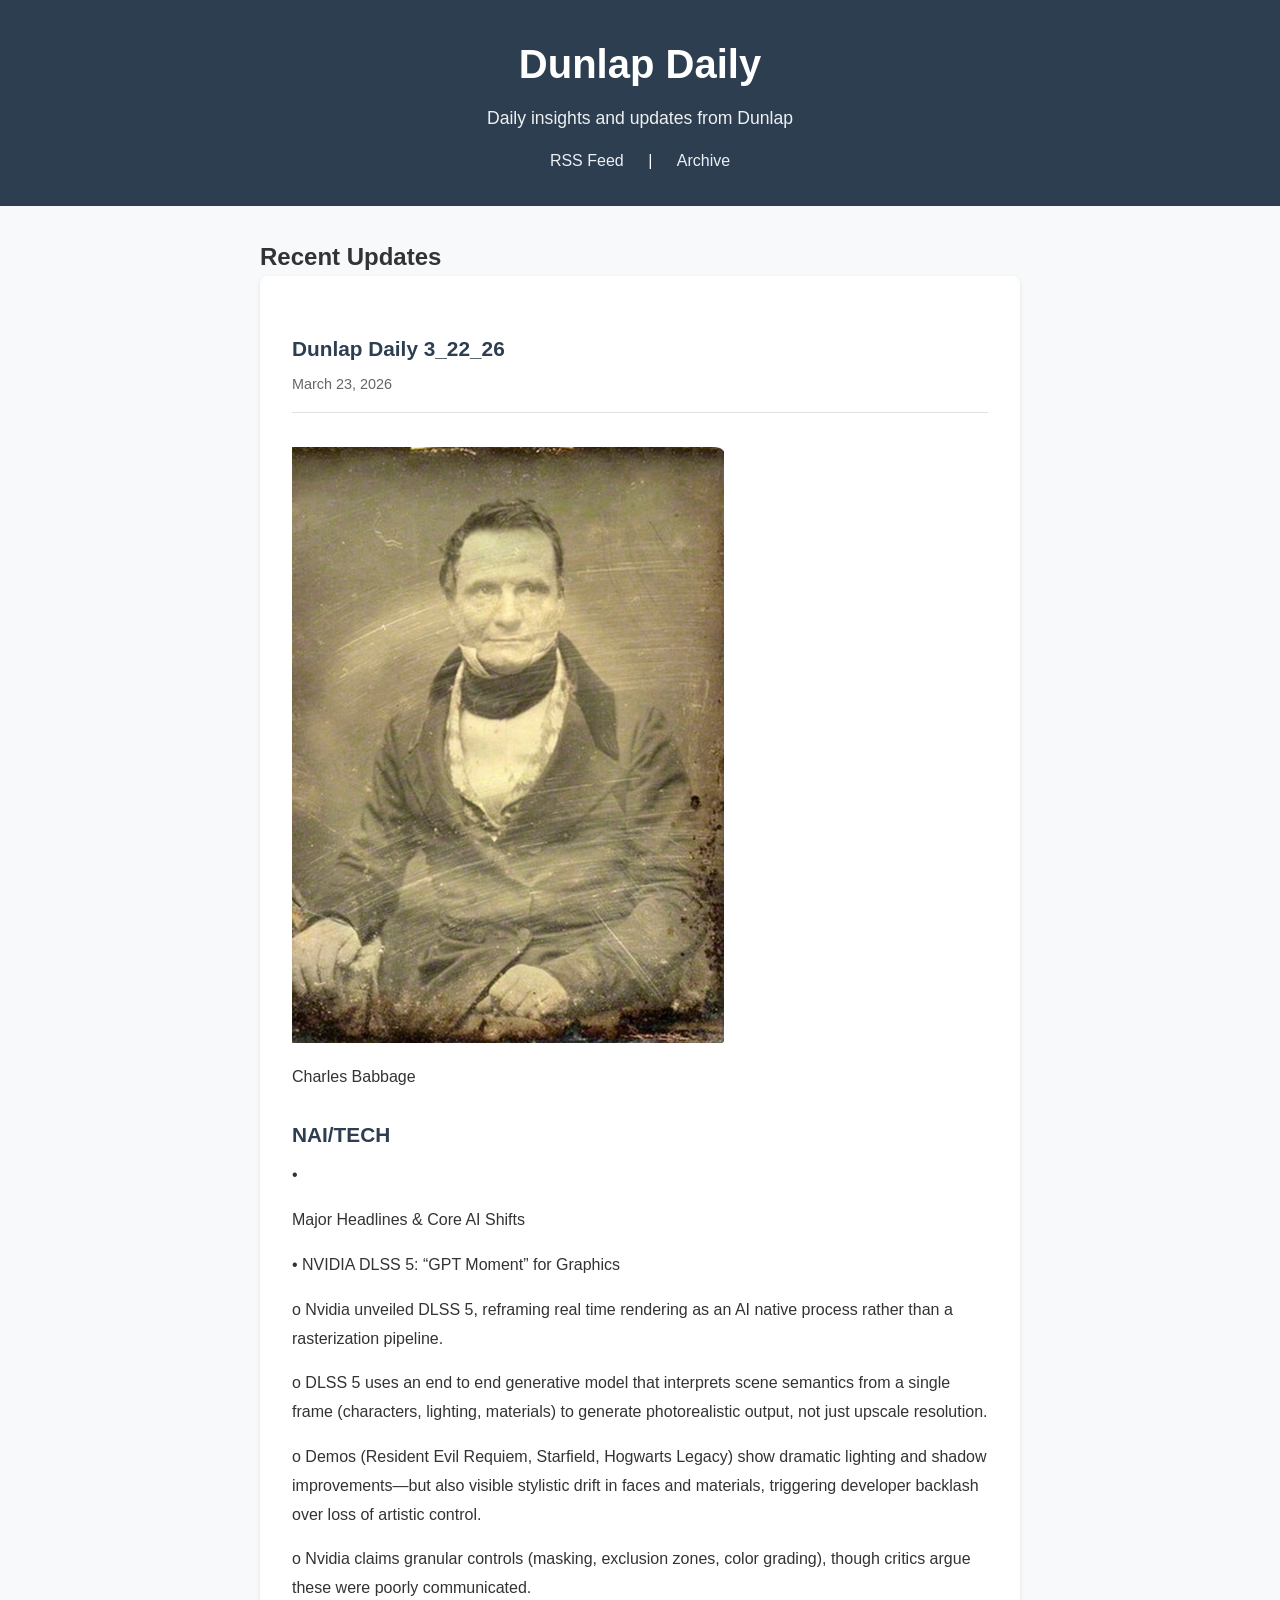
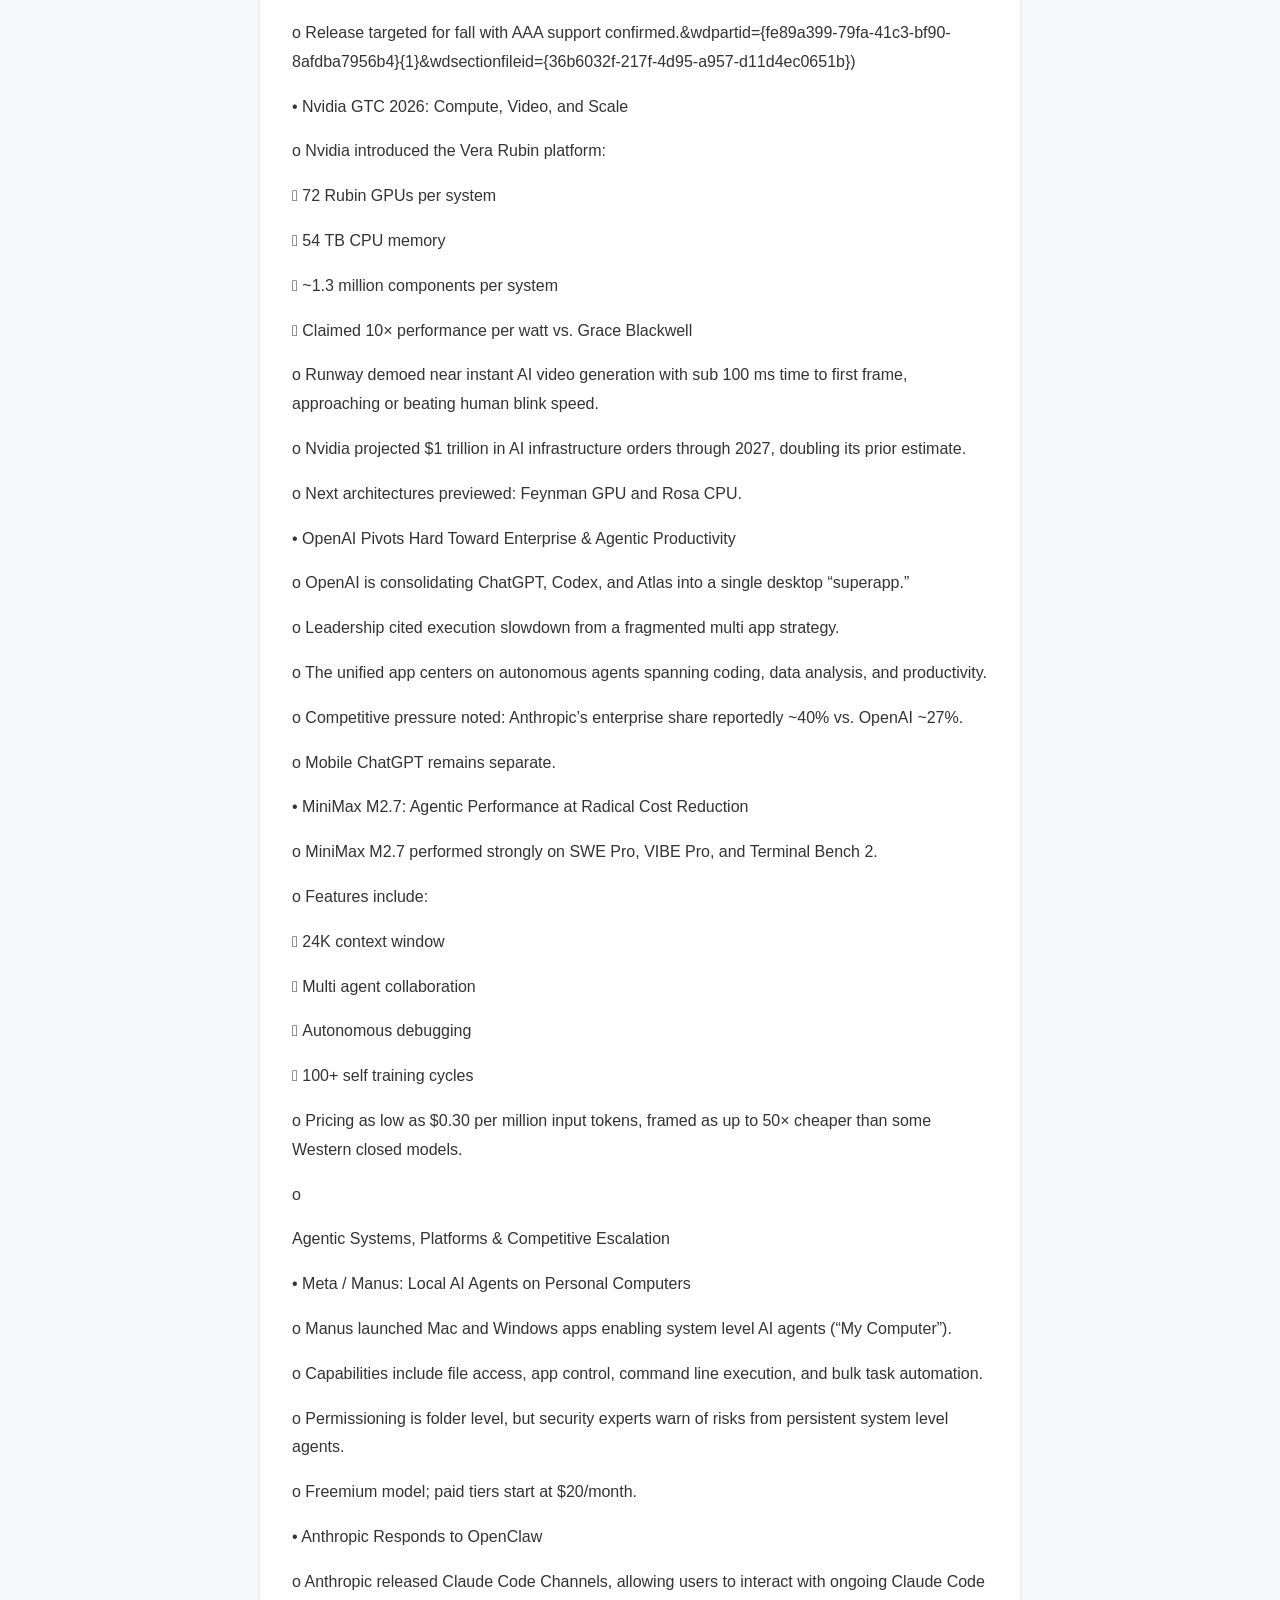
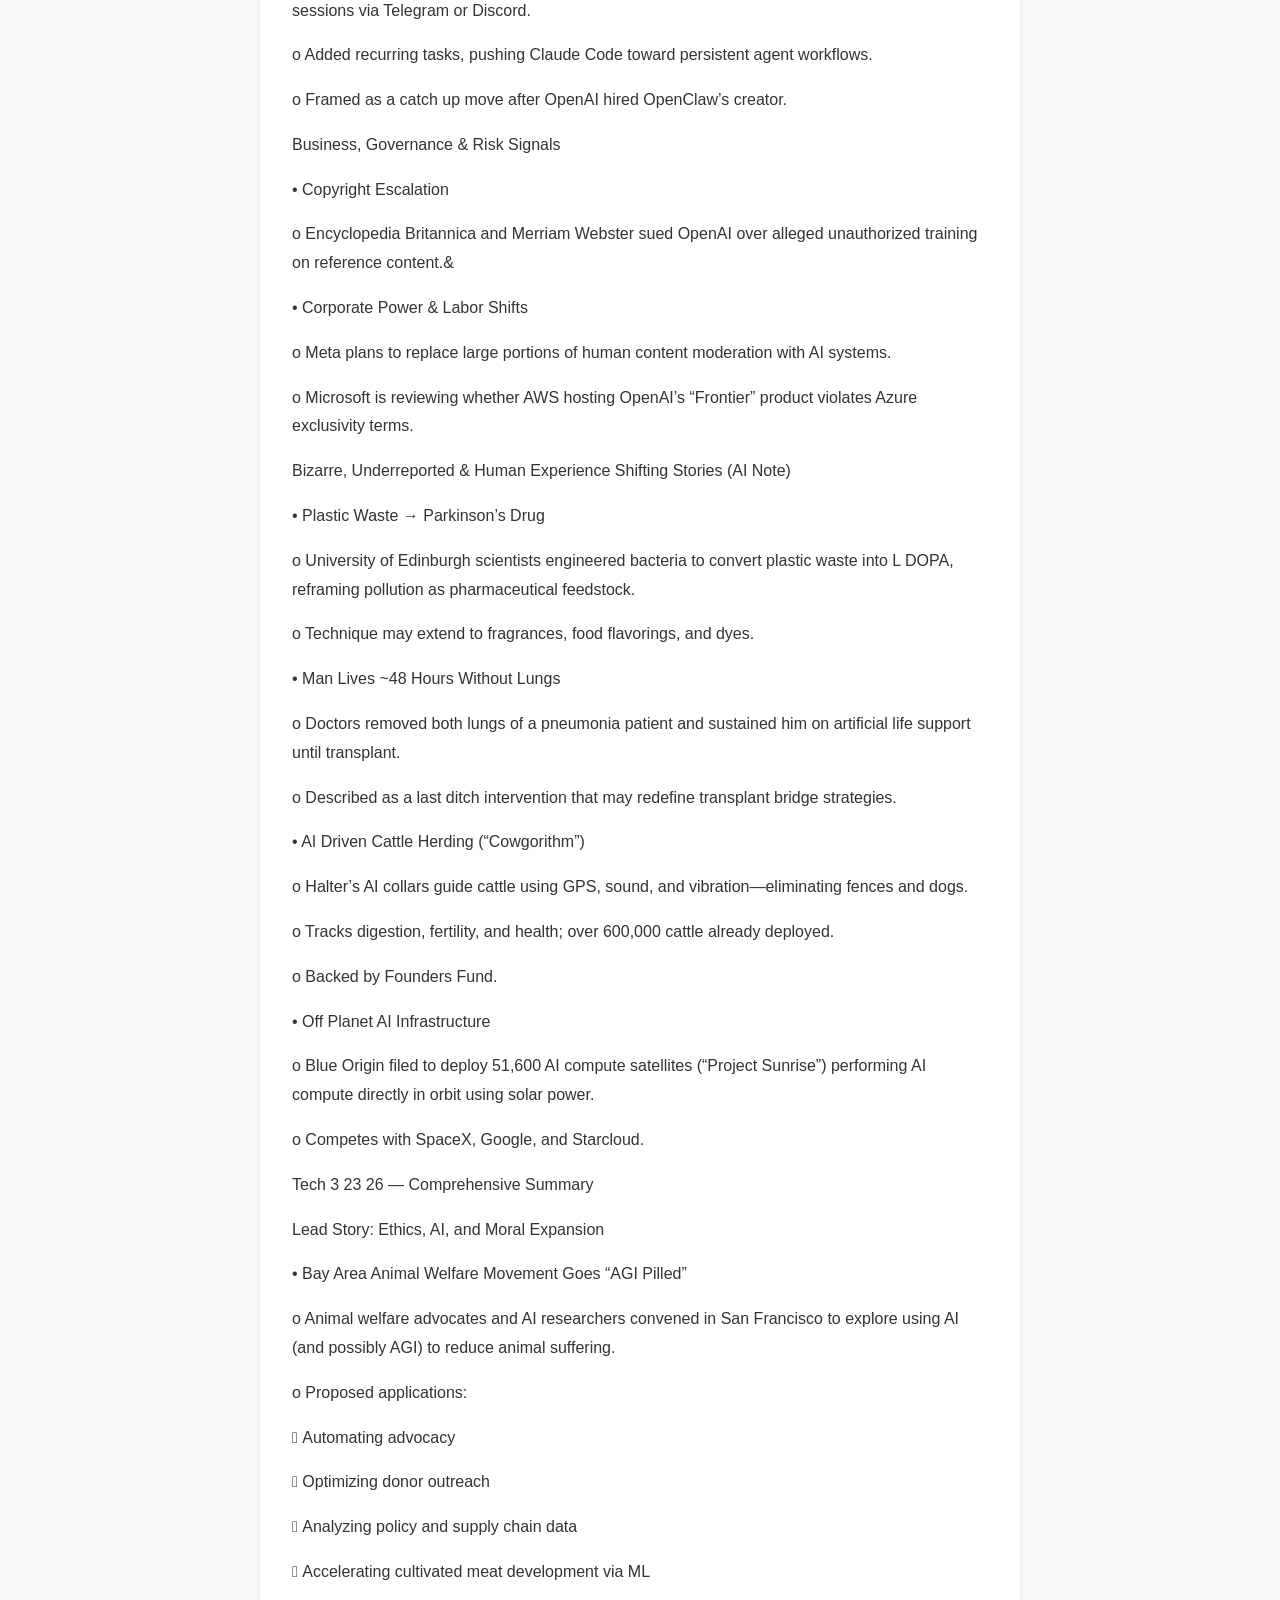
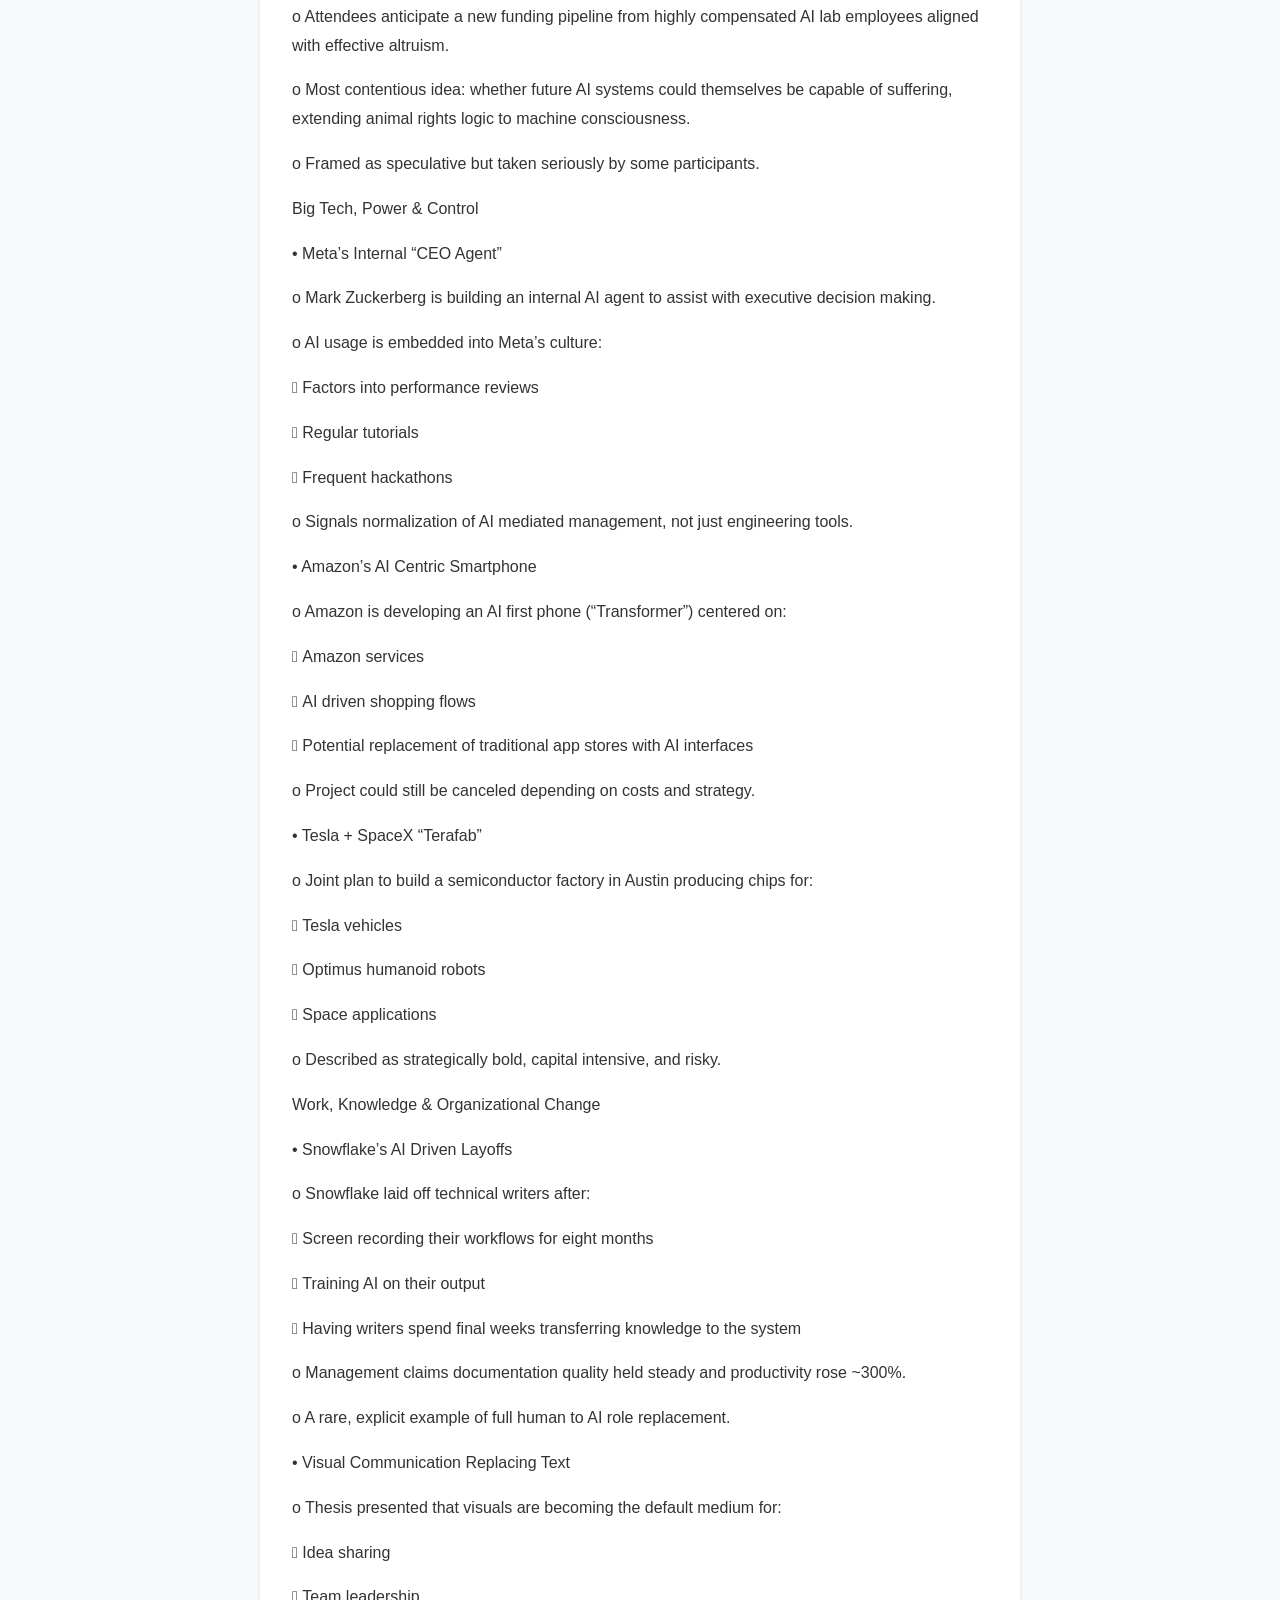
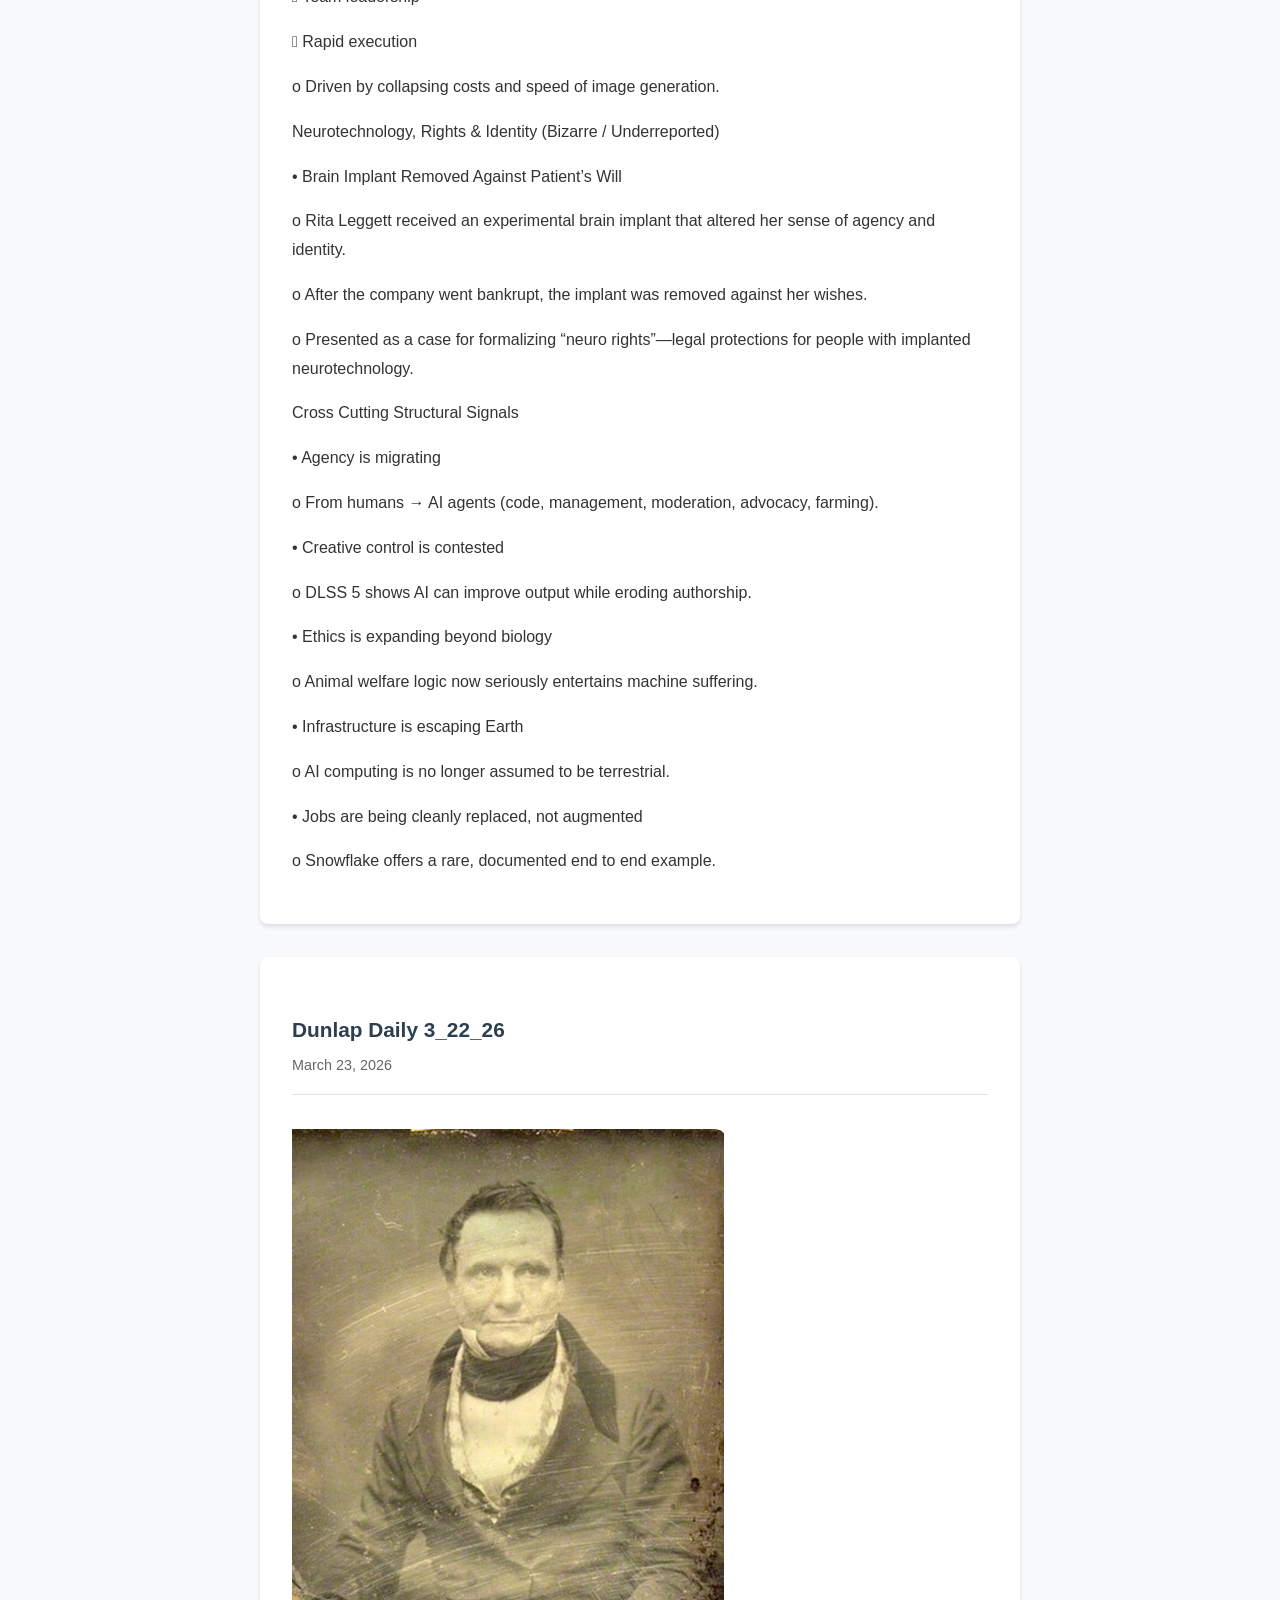
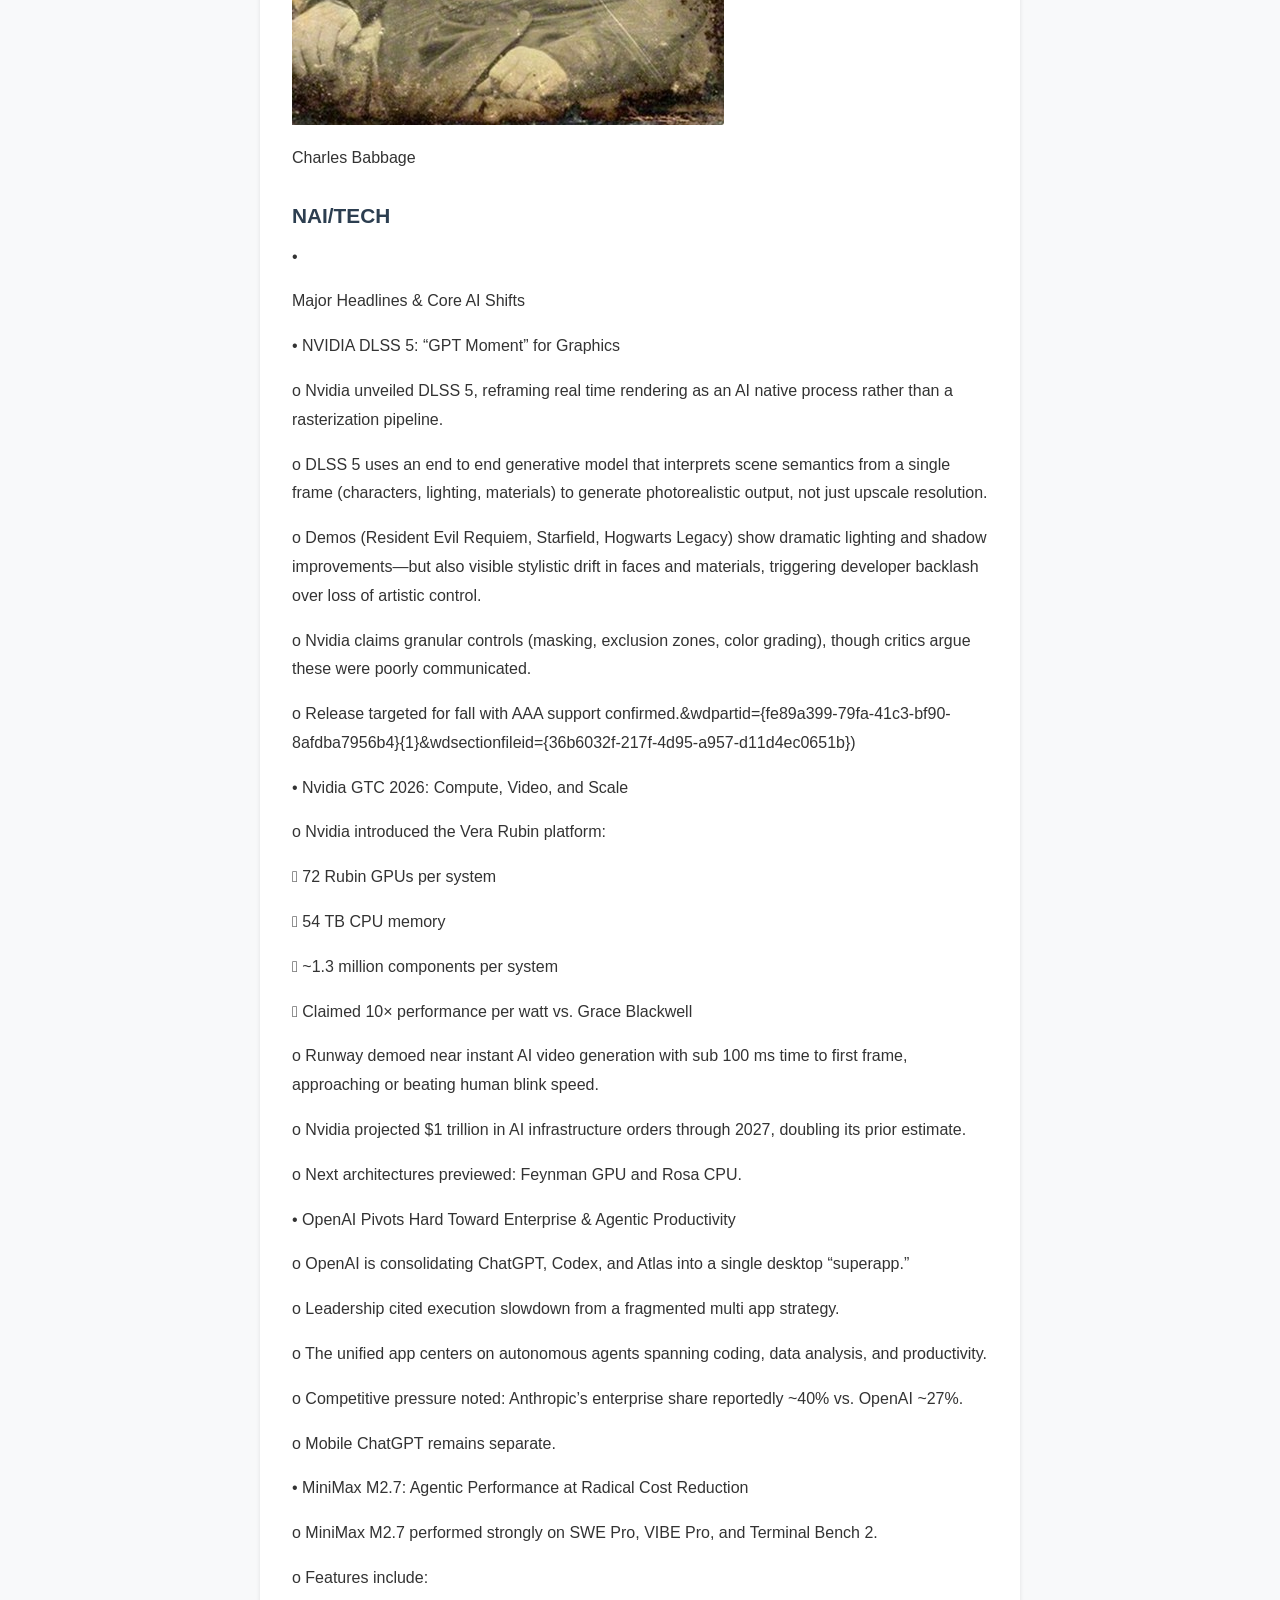
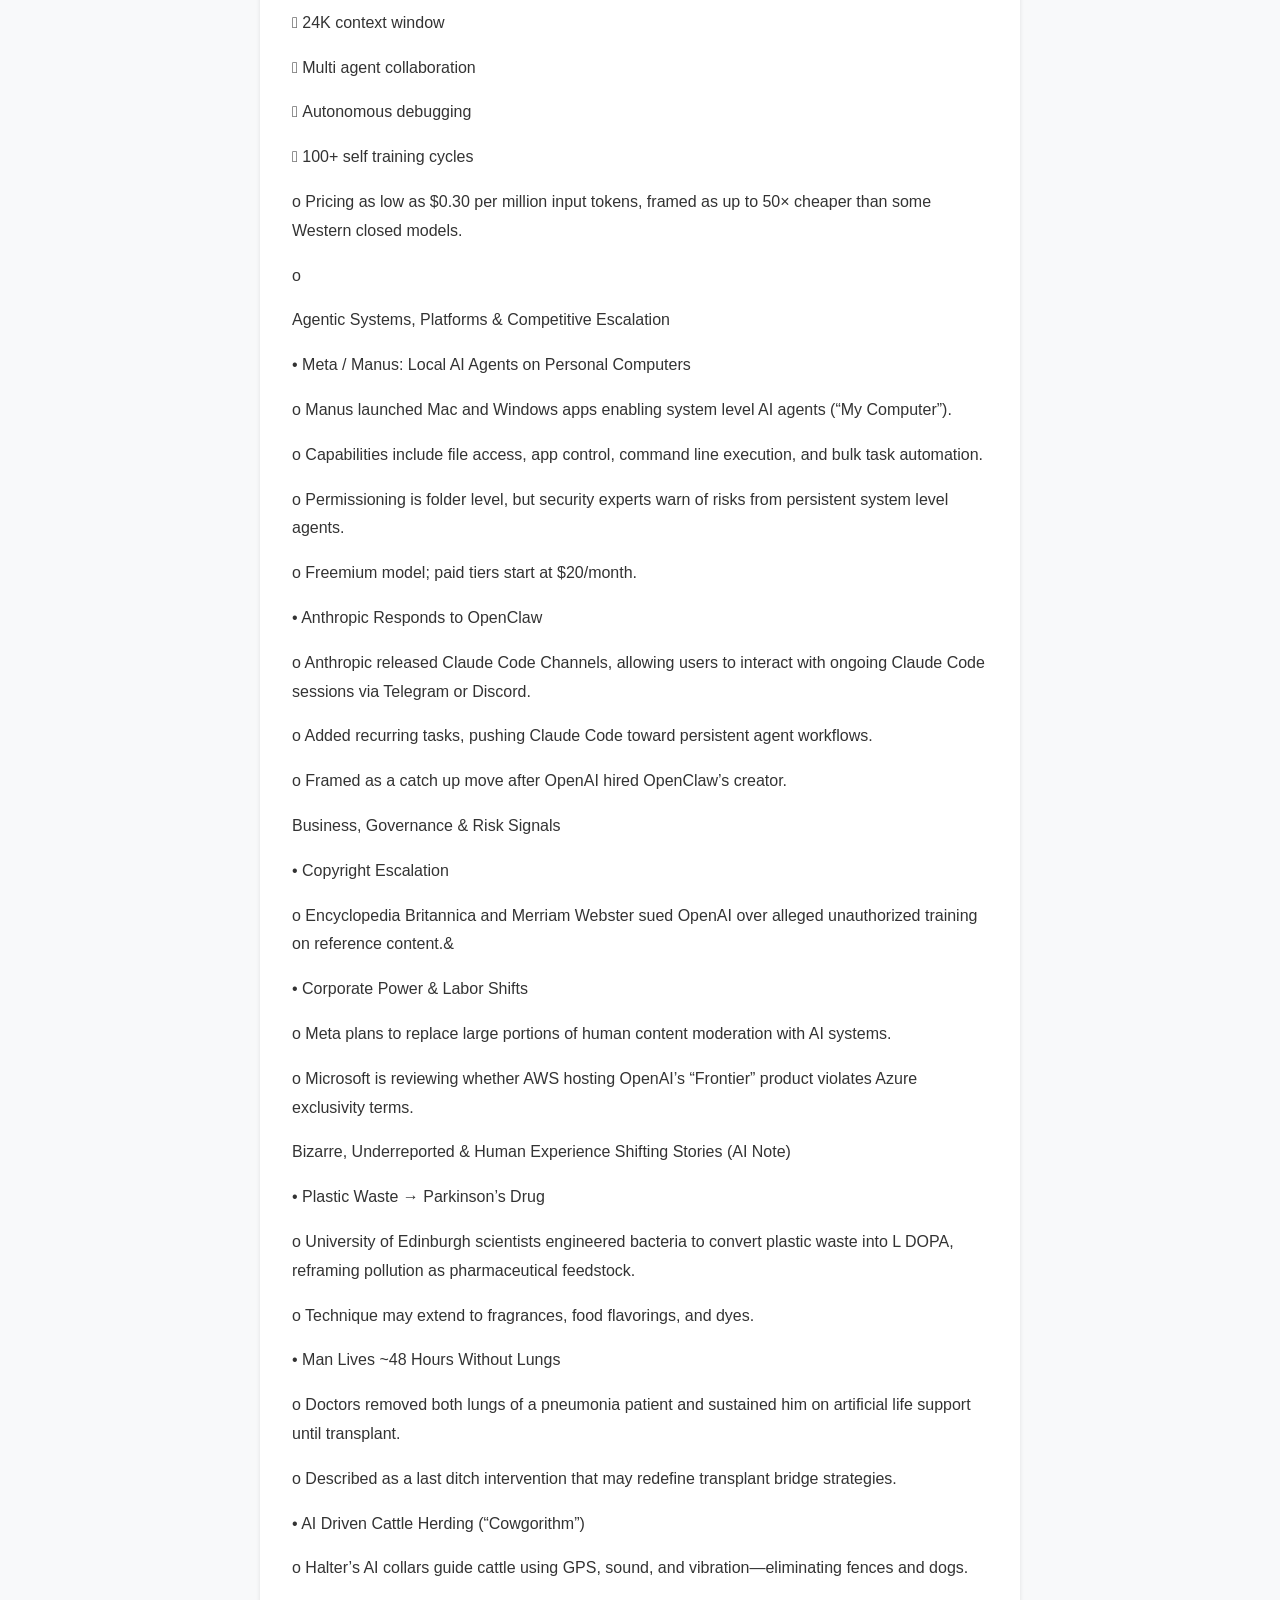
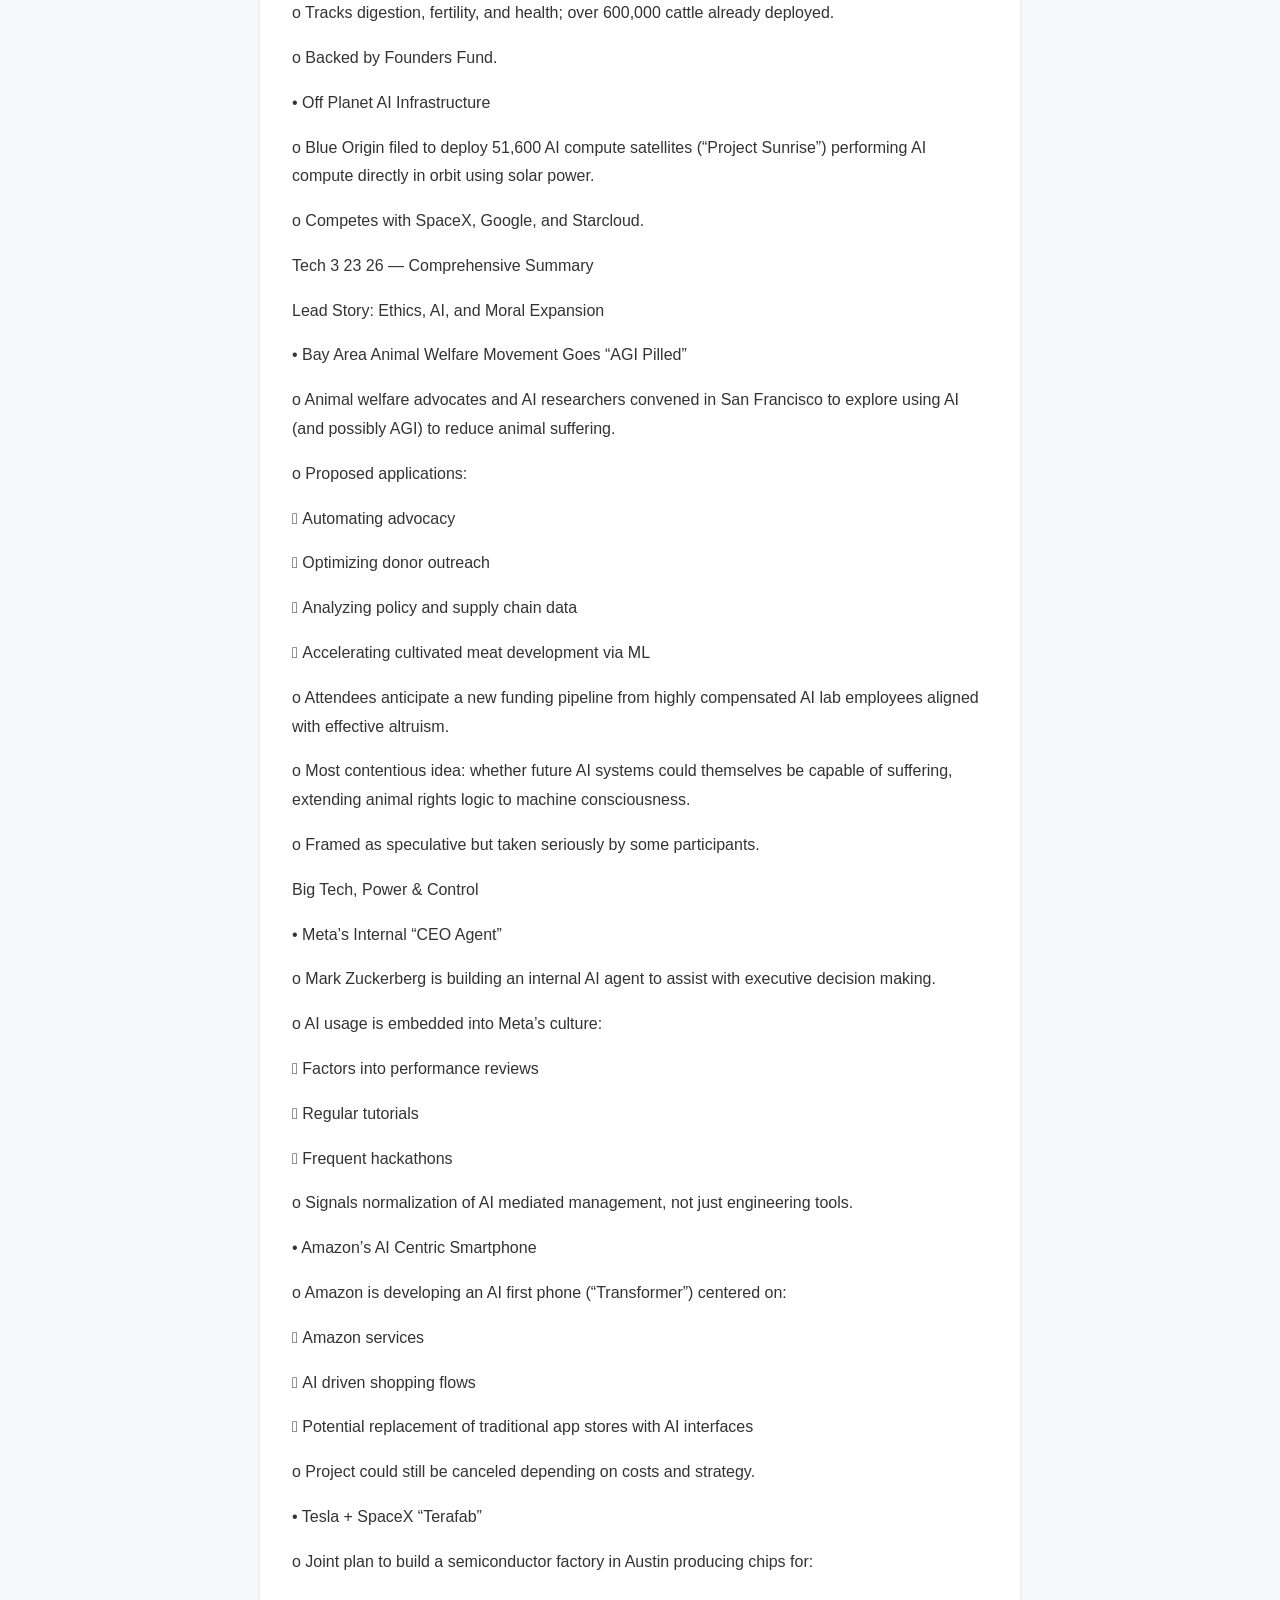
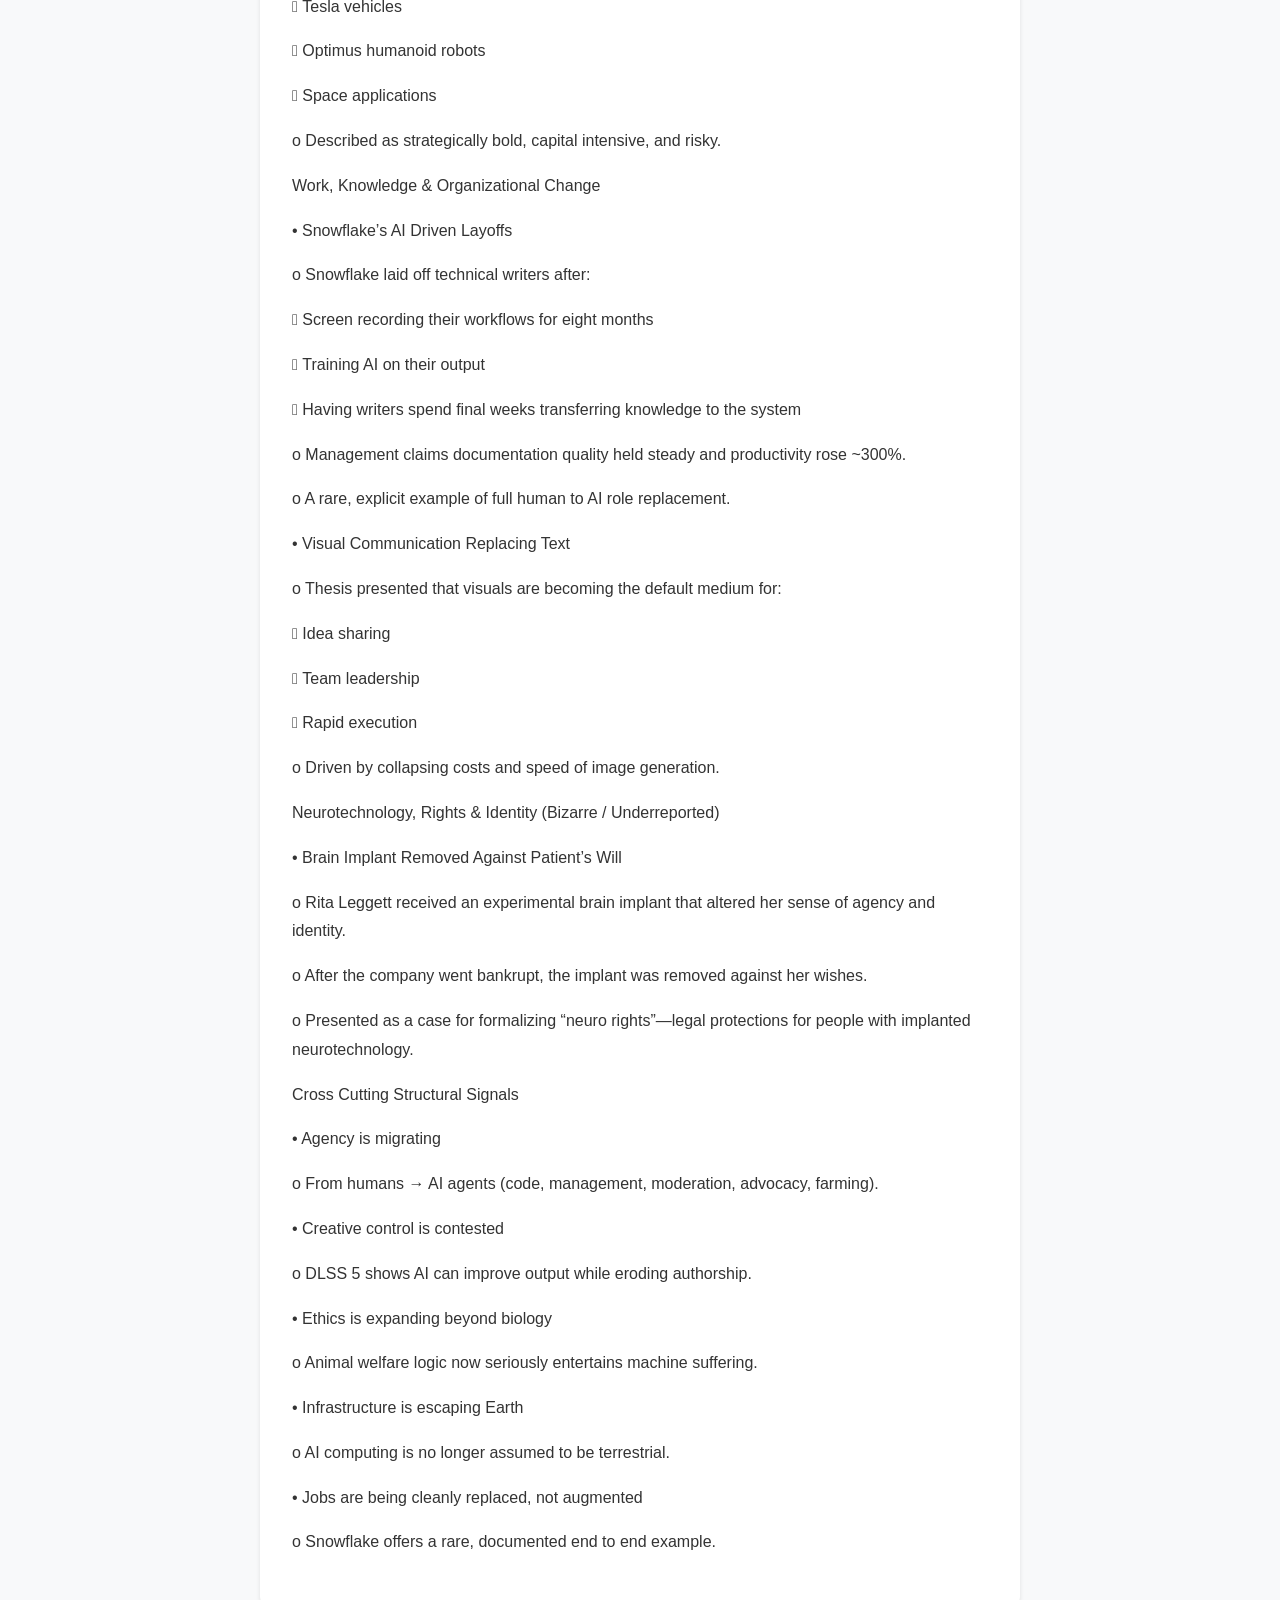
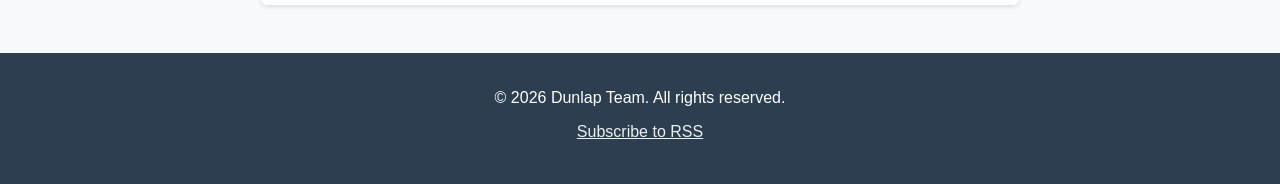
==== commit 16a07305: "Update newsletter content - regenerated with latest daily_content.txt" ====
--- a/docs/index.html
+++ b/docs/index.html
@@ -159,6 +159,142 @@
                 </div>
             </article>
             
+            <article class="entry-full">
+                <h3>Dunlap Daily 3_22_26</h3>
+                <time>March 23, 2026</time>
+                <div class="content">
+                    <img src="images/Picture3.jpg" alt="Charles Babbage" style="max-width: 100%; height: auto; margin: 10px 0;">
+<p>Charles Babbage</p>
+
+<h3>NAI/TECH</h3>
+<p>•</p>
+<p>Major Headlines & Core AI Shifts</p>
+<p>•	NVIDIA DLSS 5: “GPT Moment” for Graphics</p>
+<p>o	Nvidia unveiled DLSS 5, reframing real time rendering as an AI native process rather than a rasterization pipeline.</p>
+<p>o	DLSS 5 uses an end to end generative model that interprets scene semantics from a single frame (characters, lighting, materials) to generate photorealistic output, not just upscale resolution.</p>
+<p>o	Demos (Resident Evil Requiem, Starfield, Hogwarts Legacy) show dramatic lighting and shadow improvements—but also visible stylistic drift in faces and materials, triggering developer backlash over loss of artistic control.</p>
+<p>o	Nvidia claims granular controls (masking, exclusion zones, color grading), though critics argue these were poorly communicated.</p>
+<p>o	Release targeted for fall with AAA support confirmed.&wdpartid={fe89a399-79fa-41c3-bf90-8afdba7956b4}{1}&wdsectionfileid={36b6032f-217f-4d95-a957-d11d4ec0651b})</p>
+<p>•	Nvidia GTC 2026: Compute, Video, and Scale</p>
+<p>o	Nvidia introduced the Vera Rubin platform:</p>
+<p>	72 Rubin GPUs per system</p>
+<p>	54 TB CPU memory</p>
+<p>	~1.3 million components per system</p>
+<p>	Claimed 10× performance per watt vs. Grace Blackwell</p>
+<p>o	Runway demoed near instant AI video generation with sub 100 ms time to first frame, approaching or beating human blink speed.</p>
+<p>o	Nvidia projected $1 trillion in AI infrastructure orders through 2027, doubling its prior estimate.</p>
+<p>o	Next architectures previewed: Feynman GPU and Rosa CPU.</p>
+<p>•	OpenAI Pivots Hard Toward Enterprise & Agentic Productivity</p>
+<p>o	OpenAI is consolidating ChatGPT, Codex, and Atlas into a single desktop “superapp.”</p>
+<p>o	Leadership cited execution slowdown from a fragmented multi app strategy.</p>
+<p>o	The unified app centers on autonomous agents spanning coding, data analysis, and productivity.</p>
+<p>o	Competitive pressure noted: Anthropic’s enterprise share reportedly ~40% vs. OpenAI ~27%.</p>
+<p>o	Mobile ChatGPT remains separate.</p>
+<p>•	MiniMax M2.7: Agentic Performance at Radical Cost Reduction</p>
+<p>o	MiniMax M2.7 performed strongly on SWE Pro, VIBE Pro, and Terminal Bench 2.</p>
+<p>o	Features include:</p>
+<p>	24K context window</p>
+<p>	Multi agent collaboration</p>
+<p>	Autonomous debugging</p>
+<p>	100+ self training cycles</p>
+<p>o	Pricing as low as $0.30 per million input tokens, framed as up to 50× cheaper than some Western closed models.</p>
+<p>o</p>
+<p>Agentic Systems, Platforms & Competitive Escalation</p>
+<p>•	Meta / Manus: Local AI Agents on Personal Computers</p>
+<p>o	Manus launched Mac and Windows apps enabling system level AI agents (“My Computer”).</p>
+<p>o	Capabilities include file access, app control, command line execution, and bulk task automation.</p>
+<p>o	Permissioning is folder level, but security experts warn of risks from persistent system level agents.</p>
+<p>o	Freemium model; paid tiers start at $20/month.</p>
+<p>•	Anthropic Responds to OpenClaw</p>
+<p>o	Anthropic released Claude Code Channels, allowing users to interact with ongoing Claude Code sessions via Telegram or Discord.</p>
+<p>o	Added recurring tasks, pushing Claude Code toward persistent agent workflows.</p>
+<p>o	Framed as a catch up move after OpenAI hired OpenClaw’s creator.</p>
+<p>Business, Governance & Risk Signals</p>
+<p>•	Copyright Escalation</p>
+<p>o	Encyclopedia Britannica and Merriam Webster sued OpenAI over alleged unauthorized training on reference content.&</p>
+<p>•	Corporate Power & Labor Shifts</p>
+<p>o	Meta plans to replace large portions of human content moderation with AI systems.</p>
+<p>o	Microsoft is reviewing whether AWS hosting OpenAI’s “Frontier” product violates Azure exclusivity terms.</p>
+<p>Bizarre, Underreported & Human Experience Shifting Stories (AI Note)</p>
+<p>•	Plastic Waste → Parkinson’s Drug</p>
+<p>o	University of Edinburgh scientists engineered bacteria to convert plastic waste into L DOPA, reframing pollution as pharmaceutical feedstock.</p>
+<p>o	Technique may extend to fragrances, food flavorings, and dyes.</p>
+<p>•	Man Lives ~48 Hours Without Lungs</p>
+<p>o	Doctors removed both lungs of a pneumonia patient and sustained him on artificial life support until transplant.</p>
+<p>o	Described as a last ditch intervention that may redefine transplant bridge strategies.</p>
+<p>•	AI Driven Cattle Herding (“Cowgorithm”)</p>
+<p>o	Halter’s AI collars guide cattle using GPS, sound, and vibration—eliminating fences and dogs.</p>
+<p>o	Tracks digestion, fertility, and health; over 600,000 cattle already deployed.</p>
+<p>o	Backed by Founders Fund.</p>
+<p>•	Off Planet AI Infrastructure</p>
+<p>o	Blue Origin filed to deploy 51,600 AI compute satellites (“Project Sunrise”) performing AI compute directly in orbit using solar power.</p>
+<p>o	Competes with SpaceX, Google, and Starcloud.</p>
+<p>Tech 3 23 26 — Comprehensive Summary</p>
+<p>Lead Story: Ethics, AI, and Moral Expansion</p>
+<p>•	Bay Area Animal Welfare Movement Goes “AGI Pilled”</p>
+<p>o	Animal welfare advocates and AI researchers convened in San Francisco to explore using AI (and possibly AGI) to reduce animal suffering.</p>
+<p>o	Proposed applications:</p>
+<p>	Automating advocacy</p>
+<p>	Optimizing donor outreach</p>
+<p>	Analyzing policy and supply chain data</p>
+<p>	Accelerating cultivated meat development via ML</p>
+<p>o	Attendees anticipate a new funding pipeline from highly compensated AI lab employees aligned with effective altruism.</p>
+<p>o	Most contentious idea: whether future AI systems could themselves be capable of suffering, extending animal rights logic to machine consciousness.</p>
+<p>o	Framed as speculative but taken seriously by some participants.</p>
+<p>Big Tech, Power & Control</p>
+<p>•	Meta’s Internal “CEO Agent”</p>
+<p>o	Mark Zuckerberg is building an internal AI agent to assist with executive decision making.</p>
+<p>o	AI usage is embedded into Meta’s culture:</p>
+<p>	Factors into performance reviews</p>
+<p>	Regular tutorials</p>
+<p>	Frequent hackathons</p>
+<p>o	Signals normalization of AI mediated management, not just engineering tools.</p>
+<p>•	Amazon’s AI Centric Smartphone</p>
+<p>o	Amazon is developing an AI first phone (“Transformer”) centered on:</p>
+<p>	Amazon services</p>
+<p>	AI driven shopping flows</p>
+<p>	Potential replacement of traditional app stores with AI interfaces</p>
+<p>o	Project could still be canceled depending on costs and strategy.</p>
+<p>•	Tesla + SpaceX “Terafab”</p>
+<p>o	Joint plan to build a semiconductor factory in Austin producing chips for:</p>
+<p>	Tesla vehicles</p>
+<p>	Optimus humanoid robots</p>
+<p>	Space applications</p>
+<p>o	Described as strategically bold, capital intensive, and risky.</p>
+<p>Work, Knowledge & Organizational Change</p>
+<p>•	Snowflake’s AI Driven Layoffs</p>
+<p>o	Snowflake laid off technical writers after:</p>
+<p>	Screen recording their workflows for eight months</p>
+<p>	Training AI on their output</p>
+<p>	Having writers spend final weeks transferring knowledge to the system</p>
+<p>o	Management claims documentation quality held steady and productivity rose ~300%.</p>
+<p>o	A rare, explicit example of full human to AI role replacement.</p>
+<p>•	Visual Communication Replacing Text</p>
+<p>o	Thesis presented that visuals are becoming the default medium for:</p>
+<p>	Idea sharing</p>
+<p>	Team leadership</p>
+<p>	Rapid execution</p>
+<p>o	Driven by collapsing costs and speed of image generation.</p>
+<p>Neurotechnology, Rights & Identity (Bizarre / Underreported)</p>
+<p>•	Brain Implant Removed Against Patient’s Will</p>
+<p>o	Rita Leggett received an experimental brain implant that altered her sense of agency and identity.</p>
+<p>o	After the company went bankrupt, the implant was removed against her wishes.</p>
+<p>o	Presented as a case for formalizing “neuro rights”—legal protections for people with implanted neurotechnology.</p>
+<p>Cross Cutting Structural Signals</p>
+<p>•	Agency is migrating</p>
+<p>o	From humans → AI agents (code, management, moderation, advocacy, farming).</p>
+<p>•	Creative control is contested</p>
+<p>o	DLSS 5 shows AI can improve output while eroding authorship.</p>
+<p>•	Ethics is expanding beyond biology</p>
+<p>o	Animal welfare logic now seriously entertains machine suffering.</p>
+<p>•	Infrastructure is escaping Earth</p>
+<p>o	AI computing is no longer assumed to be terrestrial.</p>
+<p>•	Jobs are being cleanly replaced, not augmented</p>
+<p>o	Snowflake offers a rare, documented end to end example.</p>
+
+                </div>
+            </article>
+            
         </section>
     </main>
     
